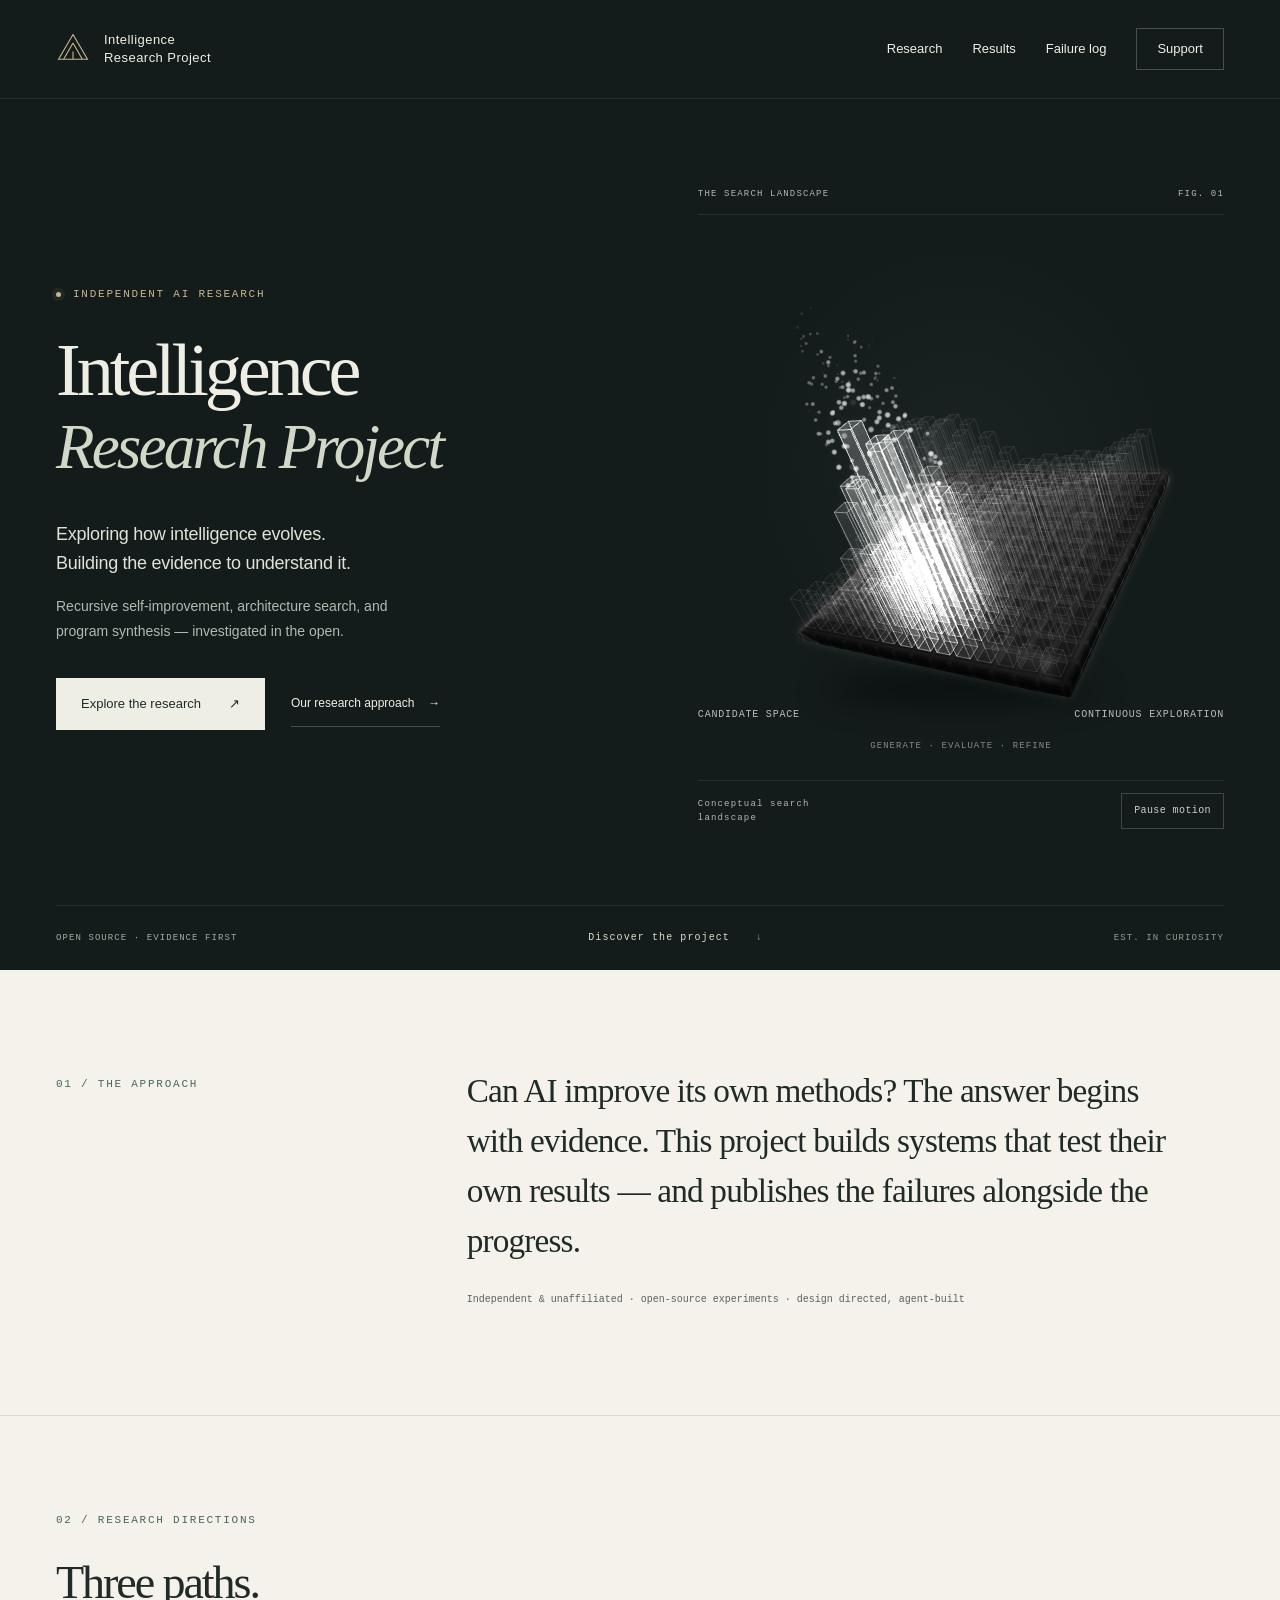
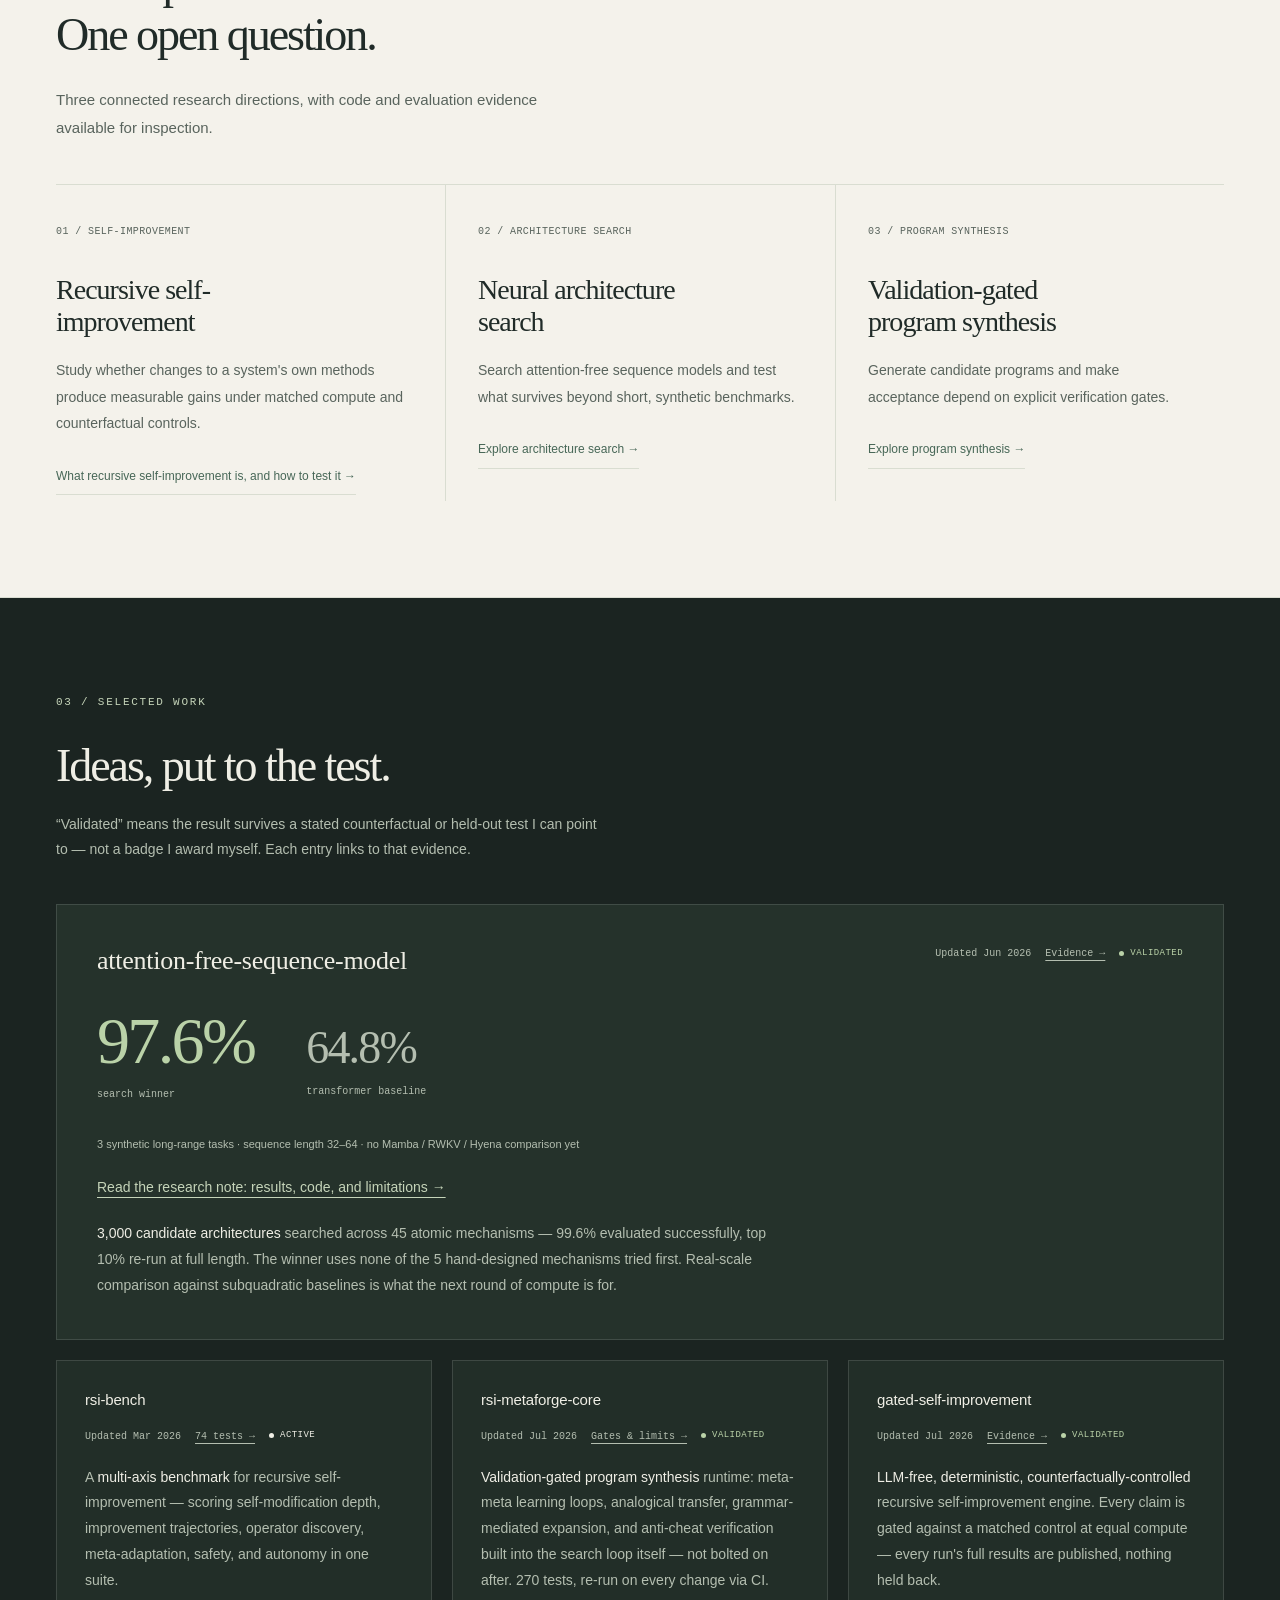
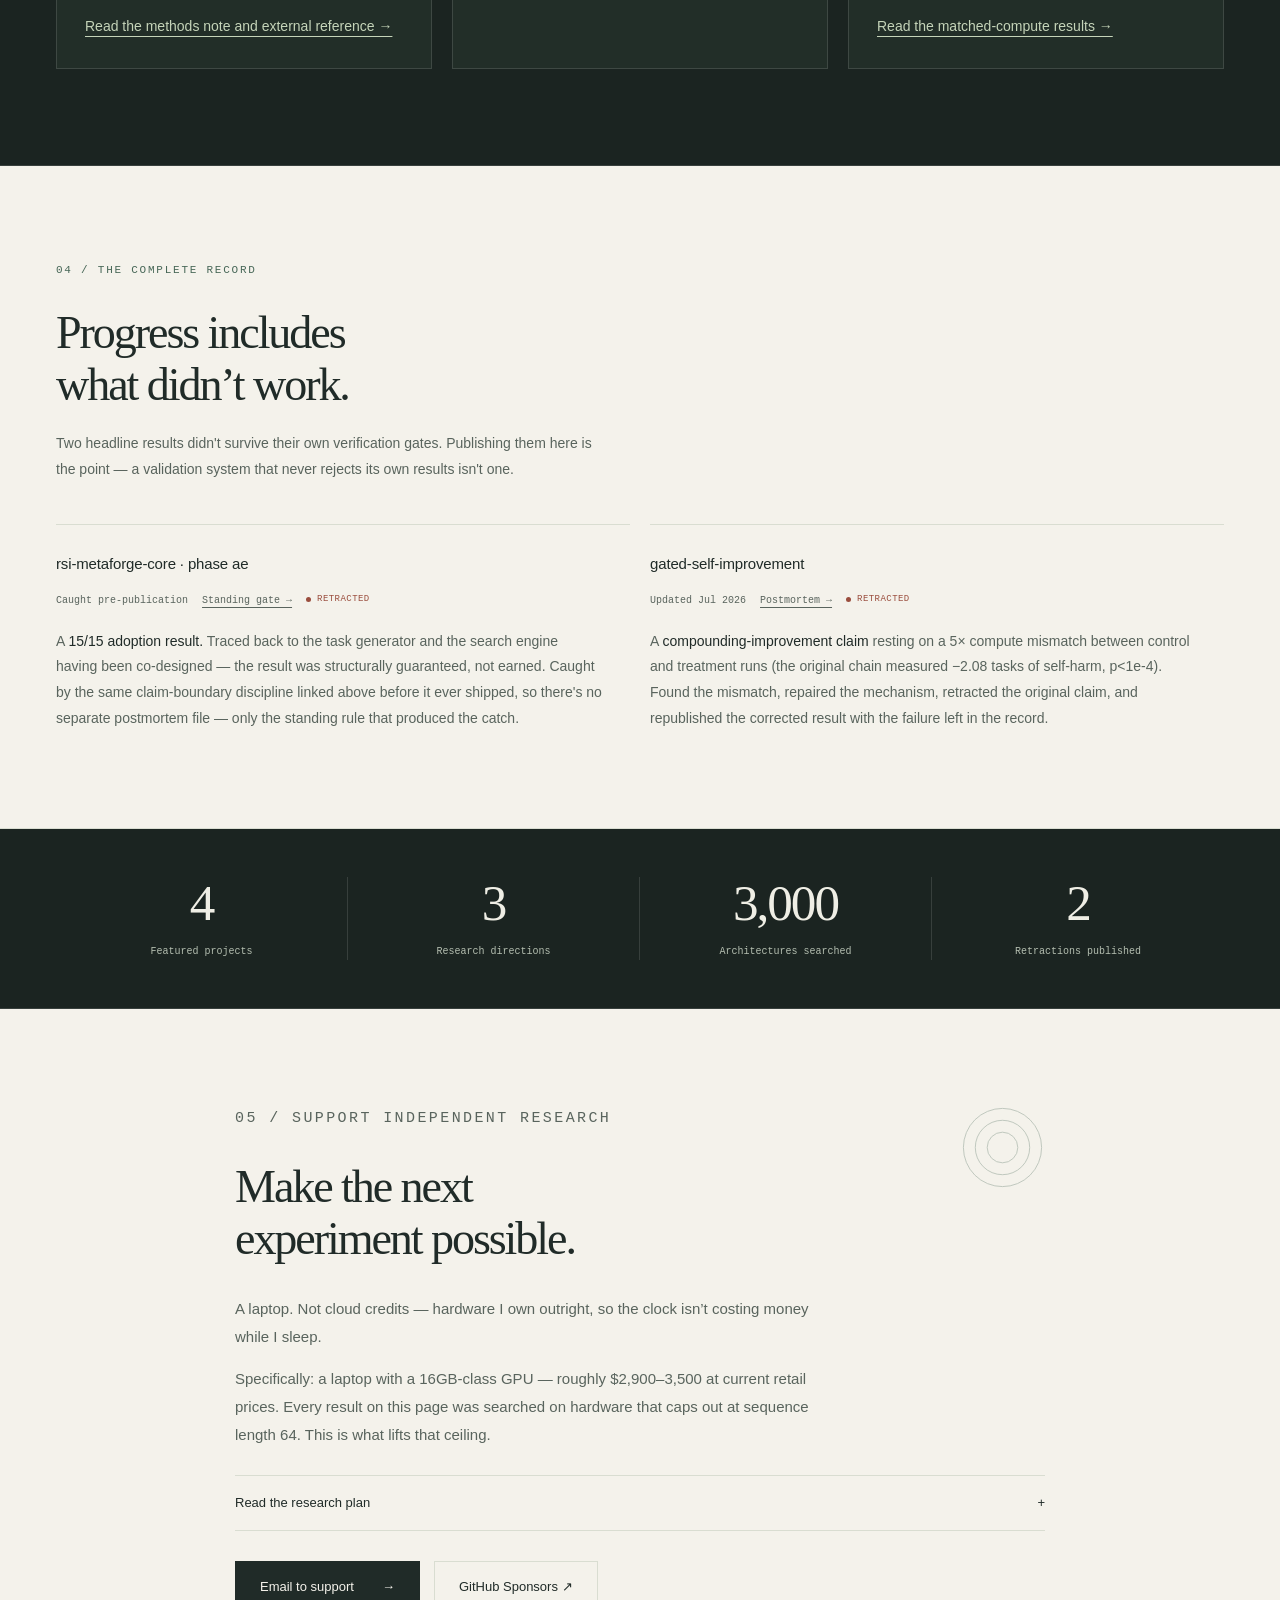
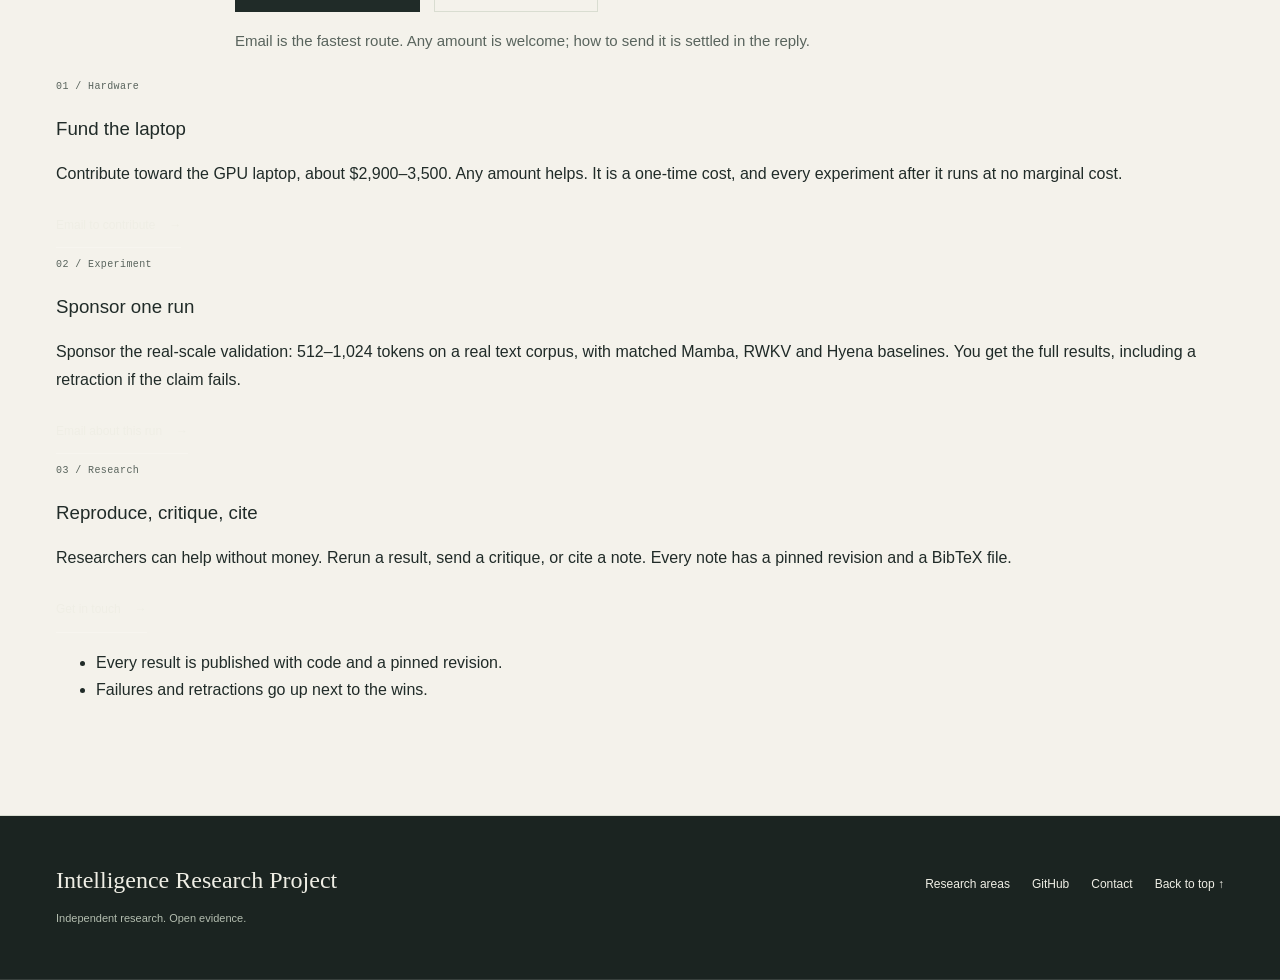
==== index.html @ 8a1a8778 "Lead the homepage support section with email" ====
<!DOCTYPE html>
<html lang="en">
<head>
<meta charset="UTF-8">
<meta name="viewport" content="width=device-width, initial-scale=1.0">
<title>Intelligence Research Project | Independent AI Research</title>
<meta name="description" content="Independent AI research on recursive self-improvement, neural architecture search, and program synthesis. Explore open code, experimental results, and limitations.">
<meta name="author" content="Intelligence Research Project">
<meta name="robots" content="index, follow, max-image-preview:large">
<link rel="canonical" href="https://sunghunkwag.github.io/">
<meta name="google-site-verification" content="VLRR7e_mlywf18lUX8r34llUfazIfXLyenjHkKhW1Kw">
<meta name="google-site-verification" content="NF-4K5jGPvN4lWdqnNApFgtFtNAsVajT7kvSBKEvx50">
<meta property="og:type" content="website">
<meta property="og:site_name" content="Intelligence Research Project">
<meta property="og:title" content="Intelligence Research Project | Independent AI Research">
<meta property="og:description" content="Independent AI research on recursive self-improvement, neural architecture search, and program synthesis. Explore open code, experimental results, and limitations.">
<meta property="og:url" content="https://sunghunkwag.github.io/">
<meta name="twitter:card" content="summary">
<meta name="twitter:title" content="Intelligence Research Project | Independent AI Research">
<meta name="twitter:description" content="Independent AI research on recursive self-improvement, neural architecture search, and program synthesis. Explore open code, experimental results, and limitations.">
<meta name="theme-color" content="#141b1b">
<link rel="icon" href="/assets/favicon.svg" type="image/svg+xml">
<link rel="stylesheet" href="/assets/site.css?v=20260926-support">
<script type="application/ld+json">{
  "@context": "https://schema.org",
  "@graph": [
    {
      "@type": "ResearchProject",
      "@id": "https://sunghunkwag.github.io/#project",
      "name": "Intelligence Research Project",
      "url": "https://sunghunkwag.github.io/",
      "sameAs": [
        "https://github.com/sunghunkwag"
      ],
      "description": "An independent, open-source AI research project studying recursive self-improvement, neural architecture search, and validation-gated program synthesis.",
      "knowsAbout": [
        "Artificial intelligence research",
        "Recursive self-improvement",
        "Neural architecture search",
        "Attention-free sequence models",
        "Program synthesis",
        "AI evaluation"
      ]
    },
    {
      "@type": "WebSite",
      "@id": "https://sunghunkwag.github.io/#website",
      "url": "https://sunghunkwag.github.io/",
      "name": "Intelligence Research Project",
      "inLanguage": "en",
      "publisher": {
        "@id": "https://sunghunkwag.github.io/#project"
      }
    },
    {
      "@type": "WebPage",
      "@id": "https://sunghunkwag.github.io/#webpage",
      "url": "https://sunghunkwag.github.io/",
      "name": "Intelligence Research Project | Independent AI Research",
      "description": "Independent AI research on recursive self-improvement, neural architecture search, and program synthesis. Explore open code, experimental results, and limitations.",
      "inLanguage": "en",
      "isPartOf": {
        "@id": "https://sunghunkwag.github.io/#website"
      },
      "about": {
        "@id": "https://sunghunkwag.github.io/#project"
      }
    }
  ]
}</script>
<script src="/assets/sculpture.js?v=20260926-motion" defer></script>
<script src="/assets/motion.js?v=20260926-motion" defer></script>
</head>
<body id="top">
<div class="reading-progress" aria-hidden="true"></div>
<a class="skip-link" href="#main">Skip to content</a>


<div class="page">

<nav class="topnav" aria-label="Main navigation">
    <div class="wrap topnav-inner">
      <a class="topnav-mark" href="/"><svg class="brand-symbol" width="34" height="34" viewBox="0 0 40 40" aria-hidden="true"><path d="M20 3 37 32H3Z M20 13 31 32 M20 13 9 32 M20 23v9" fill="none" stroke="currentColor" stroke-width="1.3"/></svg><span>Intelligence<br>Research Project</span></a>
      <div class="nav-links">
        <a href="/research/">Research</a>
        <a href="/#results">Results</a>
        <a href="/#failures">Failure log</a>
        <a href="/#support">Support</a>
      </div>
    </div>
  </nav>

  <main id="main" tabindex="-1">
  <section class="home-hero" aria-labelledby="project-title">
  <div class="wrap hero-grid">
    <header class="hero-copy">
      <p class="eyebrow"><span class="signal-dot" aria-hidden="true"></span> Independent AI research</p>
      <h1 id="project-title"><span>Intelligence</span> <em>Research Project</em></h1>
      <p class="hero-deck">Exploring how intelligence evolves.<br>Building the evidence to understand it.</p>
      <p class="hero-description">Recursive self-improvement, architecture search, and program synthesis — investigated in the open.</p>
      <div class="hero-actions"><a class="btn btn-solid" href="#results">Explore the research <span aria-hidden="true">↗</span></a><a class="text-link" href="/research/">Our research approach <span aria-hidden="true">→</span></a></div>
    </header>
    <figure class="hero-figure">
      <div class="figure-top"><span>THE SEARCH LANDSCAPE</span><span>FIG. 01</span></div>
      <div class="manifold-stage">
<canvas class="manifold-canvas" width="500" height="500" aria-hidden="true"></canvas>
<svg class="research-orbit" viewBox="0 0 500 500" role="img" aria-labelledby="orbit-title orbit-desc"><title id="orbit-title">Dynamic 3D research landscape</title><desc id="orbit-desc">An eight-by-eight field of transparent, softly luminous monochrome 3D bars rises and falls in continuous waves, evoking candidate exploration in AI research. This is a conceptual animation, not measured benchmark scores.</desc><polygon points="235.74,260.32 250.00,266.76 250.00,140.22 235.74,133.78" fill="#e1e1e1" fill-opacity=".07" stroke="#eeeeee" stroke-opacity=".34" stroke-width=".65"/><polygon points="250.00,266.76 264.26,260.32 264.26,133.78 250.00,140.22" fill="#e1e1e1" fill-opacity=".035" stroke="#eeeeee" stroke-opacity=".34" stroke-width=".65"/><polygon points="235.74,133.78 250.00,140.22 264.26,133.78 250.00,127.34" fill="#fafafa" fill-opacity=".13" stroke="#eeeeee" stroke-opacity=".34" stroke-width=".65"/><polygon points="256.20,269.56 270.46,276.00 270.46,170.25 256.20,163.81" fill="#e1e1e1" fill-opacity=".07" stroke="#eeeeee" stroke-opacity=".34" stroke-width=".65"/><polygon points="270.46,276.00 284.72,269.56 284.72,163.81 270.46,170.25" fill="#e1e1e1" fill-opacity=".035" stroke="#eeeeee" stroke-opacity=".34" stroke-width=".65"/><polygon points="256.20,163.81 270.46,170.25 284.72,163.81 270.46,157.37" fill="#fafafa" fill-opacity=".13" stroke="#eeeeee" stroke-opacity=".34" stroke-width=".65"/><polygon points="276.66,278.80 290.92,285.24 290.92,234.28 276.66,227.84" fill="#e1e1e1" fill-opacity=".07" stroke="#eeeeee" stroke-opacity=".34" stroke-width=".65"/><polygon points="290.92,285.24 305.18,278.80 305.18,227.84 290.92,234.28" fill="#e1e1e1" fill-opacity=".035" stroke="#eeeeee" stroke-opacity=".34" stroke-width=".65"/><polygon points="276.66,227.84 290.92,234.28 305.18,227.84 290.92,221.40" fill="#fafafa" fill-opacity=".13" stroke="#eeeeee" stroke-opacity=".34" stroke-width=".65"/><polygon points="297.12,288.04 311.38,294.48 311.38,275.95 297.12,269.51" fill="#e1e1e1" fill-opacity=".07" stroke="#eeeeee" stroke-opacity=".34" stroke-width=".65"/><polygon points="311.38,294.48 325.64,288.04 325.64,269.51 311.38,275.95" fill="#e1e1e1" fill-opacity=".035" stroke="#eeeeee" stroke-opacity=".34" stroke-width=".65"/><polygon points="297.12,269.51 311.38,275.95 325.64,269.51 311.38,263.07" fill="#fafafa" fill-opacity=".13" stroke="#eeeeee" stroke-opacity=".34" stroke-width=".65"/><polygon points="317.58,297.28 331.84,303.72 331.84,287.97 317.58,281.53" fill="#e1e1e1" fill-opacity=".07" stroke="#eeeeee" stroke-opacity=".34" stroke-width=".65"/><polygon points="331.84,303.72 346.10,297.28 346.10,281.53 331.84,287.97" fill="#e1e1e1" fill-opacity=".035" stroke="#eeeeee" stroke-opacity=".34" stroke-width=".65"/><polygon points="317.58,281.53 331.84,287.97 346.10,281.53 331.84,275.09" fill="#fafafa" fill-opacity=".13" stroke="#eeeeee" stroke-opacity=".34" stroke-width=".65"/><polygon points="338.04,306.52 352.30,312.96 352.30,290.54 338.04,284.10" fill="#e1e1e1" fill-opacity=".07" stroke="#eeeeee" stroke-opacity=".34" stroke-width=".65"/><polygon points="352.30,312.96 366.56,306.52 366.56,284.10 352.30,290.54" fill="#e1e1e1" fill-opacity=".035" stroke="#eeeeee" stroke-opacity=".34" stroke-width=".65"/><polygon points="338.04,284.10 352.30,290.54 366.56,284.10 352.30,277.66" fill="#fafafa" fill-opacity=".13" stroke="#eeeeee" stroke-opacity=".34" stroke-width=".65"/><polygon points="358.50,315.76 372.76,322.20 372.76,270.13 358.50,263.69" fill="#e1e1e1" fill-opacity=".07" stroke="#eeeeee" stroke-opacity=".34" stroke-width=".65"/><polygon points="372.76,322.20 387.02,315.76 387.02,263.69 372.76,270.13" fill="#e1e1e1" fill-opacity=".035" stroke="#eeeeee" stroke-opacity=".34" stroke-width=".65"/><polygon points="358.50,263.69 372.76,270.13 387.02,263.69 372.76,257.25" fill="#fafafa" fill-opacity=".13" stroke="#eeeeee" stroke-opacity=".34" stroke-width=".65"/><polygon points="378.96,325.00 393.22,331.44 393.22,222.31 378.96,215.87" fill="#e1e1e1" fill-opacity=".07" stroke="#eeeeee" stroke-opacity=".34" stroke-width=".65"/><polygon points="393.22,331.44 407.48,325.00 407.48,215.87 393.22,222.31" fill="#e1e1e1" fill-opacity=".035" stroke="#eeeeee" stroke-opacity=".34" stroke-width=".65"/><polygon points="378.96,215.87 393.22,222.31 407.48,215.87 393.22,209.43" fill="#fafafa" fill-opacity=".13" stroke="#eeeeee" stroke-opacity=".34" stroke-width=".65"/><polygon points="215.28,269.56 229.54,276.00 229.54,134.37 215.28,127.93" fill="#e1e1e1" fill-opacity=".07" stroke="#eeeeee" stroke-opacity=".34" stroke-width=".65"/><polygon points="229.54,276.00 243.80,269.56 243.80,127.93 229.54,134.37" fill="#e1e1e1" fill-opacity=".035" stroke="#eeeeee" stroke-opacity=".34" stroke-width=".65"/><polygon points="215.28,127.93 229.54,134.37 243.80,127.93 229.54,121.49" fill="#fafafa" fill-opacity=".13" stroke="#eeeeee" stroke-opacity=".34" stroke-width=".65"/><polygon points="235.74,278.80 250.00,285.24 250.00,194.64 235.74,188.20" fill="#e1e1e1" fill-opacity=".07" stroke="#eeeeee" stroke-opacity=".34" stroke-width=".65"/><polygon points="250.00,285.24 264.26,278.80 264.26,188.20 250.00,194.64" fill="#e1e1e1" fill-opacity=".035" stroke="#eeeeee" stroke-opacity=".34" stroke-width=".65"/><polygon points="235.74,188.20 250.00,194.64 264.26,188.20 250.00,181.76" fill="#fafafa" fill-opacity=".13" stroke="#eeeeee" stroke-opacity=".34" stroke-width=".65"/><polygon points="256.20,288.04 270.46,294.48 270.46,251.16 256.20,244.72" fill="#e1e1e1" fill-opacity=".07" stroke="#eeeeee" stroke-opacity=".34" stroke-width=".65"/><polygon points="270.46,294.48 284.72,288.04 284.72,244.72 270.46,251.16" fill="#e1e1e1" fill-opacity=".035" stroke="#eeeeee" stroke-opacity=".34" stroke-width=".65"/><polygon points="256.20,244.72 270.46,251.16 284.72,244.72 270.46,238.28" fill="#fafafa" fill-opacity=".13" stroke="#eeeeee" stroke-opacity=".34" stroke-width=".65"/><polygon points="276.66,297.28 290.92,303.72 290.92,278.05 276.66,271.61" fill="#e1e1e1" fill-opacity=".07" stroke="#eeeeee" stroke-opacity=".34" stroke-width=".65"/><polygon points="290.92,303.72 305.18,297.28 305.18,271.61 290.92,278.05" fill="#e1e1e1" fill-opacity=".035" stroke="#eeeeee" stroke-opacity=".34" stroke-width=".65"/><polygon points="276.66,271.61 290.92,278.05 305.18,271.61 290.92,265.17" fill="#fafafa" fill-opacity=".13" stroke="#eeeeee" stroke-opacity=".34" stroke-width=".65"/><polygon points="297.12,306.52 311.38,312.96 311.38,294.23 297.12,287.79" fill="#e1e1e1" fill-opacity=".07" stroke="#eeeeee" stroke-opacity=".34" stroke-width=".65"/><polygon points="311.38,312.96 325.64,306.52 325.64,287.79 311.38,294.23" fill="#e1e1e1" fill-opacity=".035" stroke="#eeeeee" stroke-opacity=".34" stroke-width=".65"/><polygon points="297.12,287.79 311.38,294.23 325.64,287.79 311.38,281.35" fill="#fafafa" fill-opacity=".13" stroke="#eeeeee" stroke-opacity=".34" stroke-width=".65"/><polygon points="317.58,315.76 331.84,322.20 331.84,293.88 317.58,287.44" fill="#e1e1e1" fill-opacity=".07" stroke="#eeeeee" stroke-opacity=".34" stroke-width=".65"/><polygon points="331.84,322.20 346.10,315.76 346.10,287.44 331.84,293.88" fill="#e1e1e1" fill-opacity=".035" stroke="#eeeeee" stroke-opacity=".34" stroke-width=".65"/><polygon points="317.58,287.44 331.84,293.88 346.10,287.44 331.84,281.00" fill="#fafafa" fill-opacity=".13" stroke="#eeeeee" stroke-opacity=".34" stroke-width=".65"/><polygon points="338.04,325.00 352.30,331.44 352.30,259.20 338.04,252.76" fill="#e1e1e1" fill-opacity=".07" stroke="#eeeeee" stroke-opacity=".34" stroke-width=".65"/><polygon points="352.30,331.44 366.56,325.00 366.56,252.76 352.30,259.20" fill="#e1e1e1" fill-opacity=".035" stroke="#eeeeee" stroke-opacity=".34" stroke-width=".65"/><polygon points="338.04,252.76 352.30,259.20 366.56,252.76 352.30,246.32" fill="#fafafa" fill-opacity=".13" stroke="#eeeeee" stroke-opacity=".34" stroke-width=".65"/><polygon points="358.50,334.24 372.76,340.68 372.76,226.57 358.50,220.13" fill="#e1e1e1" fill-opacity=".07" stroke="#eeeeee" stroke-opacity=".34" stroke-width=".65"/><polygon points="372.76,340.68 387.02,334.24 387.02,220.13 372.76,226.57" fill="#e1e1e1" fill-opacity=".035" stroke="#eeeeee" stroke-opacity=".34" stroke-width=".65"/><polygon points="358.50,220.13 372.76,226.57 387.02,220.13 372.76,213.69" fill="#fafafa" fill-opacity=".13" stroke="#eeeeee" stroke-opacity=".34" stroke-width=".65"/><polygon points="194.82,278.80 209.08,285.24 209.08,168.35 194.82,161.91" fill="#e1e1e1" fill-opacity=".07" stroke="#eeeeee" stroke-opacity=".34" stroke-width=".65"/><polygon points="209.08,285.24 223.34,278.80 223.34,161.91 209.08,168.35" fill="#e1e1e1" fill-opacity=".035" stroke="#eeeeee" stroke-opacity=".34" stroke-width=".65"/><polygon points="194.82,161.91 209.08,168.35 223.34,161.91 209.08,155.47" fill="#fafafa" fill-opacity=".13" stroke="#eeeeee" stroke-opacity=".34" stroke-width=".65"/><polygon points="215.28,288.04 229.54,294.48 229.54,222.08 215.28,215.64" fill="#e1e1e1" fill-opacity=".07" stroke="#eeeeee" stroke-opacity=".34" stroke-width=".65"/><polygon points="229.54,294.48 243.80,288.04 243.80,215.64 229.54,222.08" fill="#e1e1e1" fill-opacity=".035" stroke="#eeeeee" stroke-opacity=".34" stroke-width=".65"/><polygon points="215.28,215.64 229.54,222.08 243.80,215.64 229.54,209.20" fill="#fafafa" fill-opacity=".13" stroke="#eeeeee" stroke-opacity=".34" stroke-width=".65"/><polygon points="235.74,297.28 250.00,303.72 250.00,250.76 235.74,244.32" fill="#e1e1e1" fill-opacity=".07" stroke="#eeeeee" stroke-opacity=".34" stroke-width=".65"/><polygon points="250.00,303.72 264.26,297.28 264.26,244.32 250.00,250.76" fill="#e1e1e1" fill-opacity=".035" stroke="#eeeeee" stroke-opacity=".34" stroke-width=".65"/><polygon points="235.74,244.32 250.00,250.76 264.26,244.32 250.00,237.88" fill="#fafafa" fill-opacity=".13" stroke="#eeeeee" stroke-opacity=".34" stroke-width=".65"/><polygon points="256.20,306.52 270.46,312.96 270.46,268.32 256.20,261.88" fill="#e1e1e1" fill-opacity=".07" stroke="#eeeeee" stroke-opacity=".34" stroke-width=".65"/><polygon points="270.46,312.96 284.72,306.52 284.72,261.88 270.46,268.32" fill="#e1e1e1" fill-opacity=".035" stroke="#eeeeee" stroke-opacity=".34" stroke-width=".65"/><polygon points="256.20,261.88 270.46,268.32 284.72,261.88 270.46,255.44" fill="#fafafa" fill-opacity=".13" stroke="#eeeeee" stroke-opacity=".34" stroke-width=".65"/><polygon points="276.66,315.76 290.92,322.20 290.92,280.31 276.66,273.87" fill="#e1e1e1" fill-opacity=".07" stroke="#eeeeee" stroke-opacity=".34" stroke-width=".65"/><polygon points="290.92,322.20 305.18,315.76 305.18,273.87 290.92,280.31" fill="#e1e1e1" fill-opacity=".035" stroke="#eeeeee" stroke-opacity=".34" stroke-width=".65"/><polygon points="276.66,273.87 290.92,280.31 305.18,273.87 290.92,267.43" fill="#fafafa" fill-opacity=".13" stroke="#eeeeee" stroke-opacity=".34" stroke-width=".65"/><polygon points="297.12,325.00 311.38,331.44 311.38,263.42 297.12,256.98" fill="#e1e1e1" fill-opacity=".07" stroke="#eeeeee" stroke-opacity=".34" stroke-width=".65"/><polygon points="311.38,331.44 325.64,325.00 325.64,256.98 311.38,263.42" fill="#e1e1e1" fill-opacity=".035" stroke="#eeeeee" stroke-opacity=".34" stroke-width=".65"/><polygon points="297.12,256.98 311.38,263.42 325.64,256.98 311.38,250.54" fill="#fafafa" fill-opacity=".13" stroke="#eeeeee" stroke-opacity=".34" stroke-width=".65"/><polygon points="317.58,334.24 331.84,340.68 331.84,235.05 317.58,228.61" fill="#e1e1e1" fill-opacity=".07" stroke="#eeeeee" stroke-opacity=".34" stroke-width=".65"/><polygon points="331.84,340.68 346.10,334.24 346.10,228.61 331.84,235.05" fill="#e1e1e1" fill-opacity=".035" stroke="#eeeeee" stroke-opacity=".34" stroke-width=".65"/><polygon points="317.58,228.61 331.84,235.05 346.10,228.61 331.84,222.17" fill="#fafafa" fill-opacity=".13" stroke="#eeeeee" stroke-opacity=".34" stroke-width=".65"/><polygon points="338.04,343.48 352.30,349.92 352.30,248.78 338.04,242.34" fill="#e1e1e1" fill-opacity=".07" stroke="#eeeeee" stroke-opacity=".34" stroke-width=".65"/><polygon points="352.30,349.92 366.56,343.48 366.56,242.34 352.30,248.78" fill="#e1e1e1" fill-opacity=".035" stroke="#eeeeee" stroke-opacity=".34" stroke-width=".65"/><polygon points="338.04,242.34 352.30,248.78 366.56,242.34 352.30,235.90" fill="#fafafa" fill-opacity=".13" stroke="#eeeeee" stroke-opacity=".34" stroke-width=".65"/><polygon points="174.36,288.04 188.62,294.48 188.62,224.16 174.36,217.72" fill="#e1e1e1" fill-opacity=".07" stroke="#eeeeee" stroke-opacity=".34" stroke-width=".65"/><polygon points="188.62,294.48 202.88,288.04 202.88,217.72 188.62,224.16" fill="#e1e1e1" fill-opacity=".035" stroke="#eeeeee" stroke-opacity=".34" stroke-width=".65"/><polygon points="174.36,217.72 188.62,224.16 202.88,217.72 188.62,211.28" fill="#fafafa" fill-opacity=".13" stroke="#eeeeee" stroke-opacity=".34" stroke-width=".65"/><polygon points="194.82,297.28 209.08,303.72 209.08,249.24 194.82,242.80" fill="#e1e1e1" fill-opacity=".07" stroke="#eeeeee" stroke-opacity=".34" stroke-width=".65"/><polygon points="209.08,303.72 223.34,297.28 223.34,242.80 209.08,249.24" fill="#e1e1e1" fill-opacity=".035" stroke="#eeeeee" stroke-opacity=".34" stroke-width=".65"/><polygon points="194.82,242.80 209.08,249.24 223.34,242.80 209.08,236.36" fill="#fafafa" fill-opacity=".13" stroke="#eeeeee" stroke-opacity=".34" stroke-width=".65"/><polygon points="215.28,306.52 229.54,312.96 229.54,256.19 215.28,249.75" fill="#e1e1e1" fill-opacity=".07" stroke="#eeeeee" stroke-opacity=".34" stroke-width=".65"/><polygon points="229.54,312.96 243.80,306.52 243.80,249.75 229.54,256.19" fill="#e1e1e1" fill-opacity=".035" stroke="#eeeeee" stroke-opacity=".34" stroke-width=".65"/><polygon points="215.28,249.75 229.54,256.19 243.80,249.75 229.54,243.31" fill="#fafafa" fill-opacity=".13" stroke="#eeeeee" stroke-opacity=".34" stroke-width=".65"/><polygon points="235.74,315.76 250.00,322.20 250.00,262.56 235.74,256.12" fill="#e1e1e1" fill-opacity=".07" stroke="#eeeeee" stroke-opacity=".34" stroke-width=".65"/><polygon points="250.00,322.20 264.26,315.76 264.26,256.12 250.00,262.56" fill="#e1e1e1" fill-opacity=".035" stroke="#eeeeee" stroke-opacity=".34" stroke-width=".65"/><polygon points="235.74,256.12 250.00,262.56 264.26,256.12 250.00,249.68" fill="#fafafa" fill-opacity=".13" stroke="#eeeeee" stroke-opacity=".34" stroke-width=".65"/><polygon points="256.20,325.00 270.46,331.44 270.46,249.63 256.20,243.19" fill="#e1e1e1" fill-opacity=".07" stroke="#eeeeee" stroke-opacity=".34" stroke-width=".65"/><polygon points="270.46,331.44 284.72,325.00 284.72,243.19 270.46,249.63" fill="#e1e1e1" fill-opacity=".035" stroke="#eeeeee" stroke-opacity=".34" stroke-width=".65"/><polygon points="256.20,243.19 270.46,249.63 284.72,243.19 270.46,236.75" fill="#fafafa" fill-opacity=".13" stroke="#eeeeee" stroke-opacity=".34" stroke-width=".65"/><polygon points="276.66,334.24 290.92,340.68 290.92,218.81 276.66,212.37" fill="#e1e1e1" fill-opacity=".07" stroke="#eeeeee" stroke-opacity=".34" stroke-width=".65"/><polygon points="290.92,340.68 305.18,334.24 305.18,212.37 290.92,218.81" fill="#e1e1e1" fill-opacity=".035" stroke="#eeeeee" stroke-opacity=".34" stroke-width=".65"/><polygon points="276.66,212.37 290.92,218.81 305.18,212.37 290.92,205.93" fill="#fafafa" fill-opacity=".13" stroke="#eeeeee" stroke-opacity=".34" stroke-width=".65"/><polygon points="297.12,343.48 311.38,349.92 311.38,222.14 297.12,215.70" fill="#e1e1e1" fill-opacity=".07" stroke="#eeeeee" stroke-opacity=".34" stroke-width=".65"/><polygon points="311.38,349.92 325.64,343.48 325.64,215.70 311.38,222.14" fill="#e1e1e1" fill-opacity=".035" stroke="#eeeeee" stroke-opacity=".34" stroke-width=".65"/><polygon points="297.12,215.70 311.38,222.14 325.64,215.70 311.38,209.26" fill="#fafafa" fill-opacity=".13" stroke="#eeeeee" stroke-opacity=".34" stroke-width=".65"/><polygon points="317.58,352.72 331.84,359.16 331.84,278.69 317.58,272.25" fill="#e1e1e1" fill-opacity=".07" stroke="#eeeeee" stroke-opacity=".34" stroke-width=".65"/><polygon points="331.84,359.16 346.10,352.72 346.10,272.25 331.84,278.69" fill="#e1e1e1" fill-opacity=".035" stroke="#eeeeee" stroke-opacity=".34" stroke-width=".65"/><polygon points="317.58,272.25 331.84,278.69 346.10,272.25 331.84,265.81" fill="#fafafa" fill-opacity=".13" stroke="#eeeeee" stroke-opacity=".34" stroke-width=".65"/><polygon points="153.90,297.28 168.16,303.72 168.16,272.75 153.90,266.31" fill="#e1e1e1" fill-opacity=".07" stroke="#eeeeee" stroke-opacity=".34" stroke-width=".65"/><polygon points="168.16,303.72 182.42,297.28 182.42,266.31 168.16,272.75" fill="#e1e1e1" fill-opacity=".035" stroke="#eeeeee" stroke-opacity=".34" stroke-width=".65"/><polygon points="153.90,266.31 168.16,272.75 182.42,266.31 168.16,259.87" fill="#fafafa" fill-opacity=".13" stroke="#eeeeee" stroke-opacity=".34" stroke-width=".65"/><polygon points="174.36,306.52 188.62,312.96 188.62,277.95 174.36,271.51" fill="#e1e1e1" fill-opacity=".07" stroke="#eeeeee" stroke-opacity=".34" stroke-width=".65"/><polygon points="188.62,312.96 202.88,306.52 202.88,271.51 188.62,277.95" fill="#e1e1e1" fill-opacity=".035" stroke="#eeeeee" stroke-opacity=".34" stroke-width=".65"/><polygon points="174.36,271.51 188.62,277.95 202.88,271.51 188.62,265.07" fill="#fafafa" fill-opacity=".13" stroke="#eeeeee" stroke-opacity=".34" stroke-width=".65"/><polygon points="194.82,315.76 209.08,322.20 209.08,276.71 194.82,270.27" fill="#e1e1e1" fill-opacity=".07" stroke="#eeeeee" stroke-opacity=".34" stroke-width=".65"/><polygon points="209.08,322.20 223.34,315.76 223.34,270.27 209.08,276.71" fill="#e1e1e1" fill-opacity=".035" stroke="#eeeeee" stroke-opacity=".34" stroke-width=".65"/><polygon points="194.82,270.27 209.08,276.71 223.34,270.27 209.08,263.83" fill="#fafafa" fill-opacity=".13" stroke="#eeeeee" stroke-opacity=".34" stroke-width=".65"/><polygon points="215.28,325.00 229.54,331.44 229.54,260.52 215.28,254.08" fill="#e1e1e1" fill-opacity=".07" stroke="#eeeeee" stroke-opacity=".34" stroke-width=".65"/><polygon points="229.54,331.44 243.80,325.00 243.80,254.08 229.54,260.52" fill="#e1e1e1" fill-opacity=".035" stroke="#eeeeee" stroke-opacity=".34" stroke-width=".65"/><polygon points="215.28,254.08 229.54,260.52 243.80,254.08 229.54,247.64" fill="#fafafa" fill-opacity=".13" stroke="#eeeeee" stroke-opacity=".34" stroke-width=".65"/><polygon points="235.74,334.24 250.00,340.68 250.00,219.44 235.74,213.00" fill="#e1e1e1" fill-opacity=".07" stroke="#eeeeee" stroke-opacity=".34" stroke-width=".65"/><polygon points="250.00,340.68 264.26,334.24 264.26,213.00 250.00,219.44" fill="#e1e1e1" fill-opacity=".035" stroke="#eeeeee" stroke-opacity=".34" stroke-width=".65"/><polygon points="235.74,213.00 250.00,219.44 264.26,213.00 250.00,206.56" fill="#fafafa" fill-opacity=".13" stroke="#eeeeee" stroke-opacity=".34" stroke-width=".65"/><polygon points="256.20,343.48 270.46,349.92 270.46,198.66 256.20,192.22" fill="#e1e1e1" fill-opacity=".07" stroke="#eeeeee" stroke-opacity=".34" stroke-width=".65"/><polygon points="270.46,349.92 284.72,343.48 284.72,192.22 270.46,198.66" fill="#e1e1e1" fill-opacity=".035" stroke="#eeeeee" stroke-opacity=".34" stroke-width=".65"/><polygon points="256.20,192.22 270.46,198.66 284.72,192.22 270.46,185.78" fill="#fafafa" fill-opacity=".13" stroke="#eeeeee" stroke-opacity=".34" stroke-width=".65"/><polygon points="276.66,352.72 290.92,359.16 290.92,238.05 276.66,231.61" fill="#e1e1e1" fill-opacity=".07" stroke="#eeeeee" stroke-opacity=".34" stroke-width=".65"/><polygon points="290.92,359.16 305.18,352.72 305.18,231.61 290.92,238.05" fill="#e1e1e1" fill-opacity=".035" stroke="#eeeeee" stroke-opacity=".34" stroke-width=".65"/><polygon points="276.66,231.61 290.92,238.05 305.18,231.61 290.92,225.17" fill="#fafafa" fill-opacity=".13" stroke="#eeeeee" stroke-opacity=".34" stroke-width=".65"/><polygon points="297.12,361.96 311.38,368.40 311.38,302.13 297.12,295.69" fill="#e1e1e1" fill-opacity=".07" stroke="#eeeeee" stroke-opacity=".34" stroke-width=".65"/><polygon points="311.38,368.40 325.64,361.96 325.64,295.69 311.38,302.13" fill="#e1e1e1" fill-opacity=".035" stroke="#eeeeee" stroke-opacity=".34" stroke-width=".65"/><polygon points="297.12,295.69 311.38,302.13 325.64,295.69 311.38,289.25" fill="#fafafa" fill-opacity=".13" stroke="#eeeeee" stroke-opacity=".34" stroke-width=".65"/><polygon points="133.44,306.52 147.70,312.96 147.70,297.93 133.44,291.49" fill="#e1e1e1" fill-opacity=".07" stroke="#eeeeee" stroke-opacity=".34" stroke-width=".65"/><polygon points="147.70,312.96 161.96,306.52 161.96,291.49 147.70,297.93" fill="#e1e1e1" fill-opacity=".035" stroke="#eeeeee" stroke-opacity=".34" stroke-width=".65"/><polygon points="133.44,291.49 147.70,297.93 161.96,291.49 147.70,285.05" fill="#fafafa" fill-opacity=".13" stroke="#eeeeee" stroke-opacity=".34" stroke-width=".65"/><polygon points="153.90,315.76 168.16,322.20 168.16,303.68 153.90,297.24" fill="#e1e1e1" fill-opacity=".07" stroke="#eeeeee" stroke-opacity=".34" stroke-width=".65"/><polygon points="168.16,322.20 182.42,315.76 182.42,297.24 168.16,303.68" fill="#e1e1e1" fill-opacity=".035" stroke="#eeeeee" stroke-opacity=".34" stroke-width=".65"/><polygon points="153.90,297.24 168.16,303.68 182.42,297.24 168.16,290.80" fill="#fafafa" fill-opacity=".13" stroke="#eeeeee" stroke-opacity=".34" stroke-width=".65"/><polygon points="174.36,325.00 188.62,331.44 188.62,295.53 174.36,289.09" fill="#e1e1e1" fill-opacity=".07" stroke="#eeeeee" stroke-opacity=".34" stroke-width=".65"/><polygon points="188.62,331.44 202.88,325.00 202.88,289.09 188.62,295.53" fill="#e1e1e1" fill-opacity=".035" stroke="#eeeeee" stroke-opacity=".34" stroke-width=".65"/><polygon points="174.36,289.09 188.62,295.53 202.88,289.09 188.62,282.65" fill="#fafafa" fill-opacity=".13" stroke="#eeeeee" stroke-opacity=".34" stroke-width=".65"/><polygon points="194.82,334.24 209.08,340.68 209.08,255.26 194.82,248.82" fill="#e1e1e1" fill-opacity=".07" stroke="#eeeeee" stroke-opacity=".34" stroke-width=".65"/><polygon points="209.08,340.68 223.34,334.24 223.34,248.82 209.08,255.26" fill="#e1e1e1" fill-opacity=".035" stroke="#eeeeee" stroke-opacity=".34" stroke-width=".65"/><polygon points="194.82,248.82 209.08,255.26 223.34,248.82 209.08,242.38" fill="#fafafa" fill-opacity=".13" stroke="#eeeeee" stroke-opacity=".34" stroke-width=".65"/><polygon points="215.28,343.48 229.54,349.92 229.54,214.08 215.28,207.64" fill="#e1e1e1" fill-opacity=".07" stroke="#eeeeee" stroke-opacity=".34" stroke-width=".65"/><polygon points="229.54,349.92 243.80,343.48 243.80,207.64 229.54,214.08" fill="#e1e1e1" fill-opacity=".035" stroke="#eeeeee" stroke-opacity=".34" stroke-width=".65"/><polygon points="215.28,207.64 229.54,214.08 243.80,207.64 229.54,201.20" fill="#fafafa" fill-opacity=".13" stroke="#eeeeee" stroke-opacity=".34" stroke-width=".65"/><polygon points="235.74,352.72 250.00,359.16 250.00,225.98 235.74,219.54" fill="#e1e1e1" fill-opacity=".07" stroke="#eeeeee" stroke-opacity=".34" stroke-width=".65"/><polygon points="250.00,359.16 264.26,352.72 264.26,219.54 250.00,225.98" fill="#e1e1e1" fill-opacity=".035" stroke="#eeeeee" stroke-opacity=".34" stroke-width=".65"/><polygon points="235.74,219.54 250.00,225.98 264.26,219.54 250.00,213.10" fill="#fafafa" fill-opacity=".13" stroke="#eeeeee" stroke-opacity=".34" stroke-width=".65"/><polygon points="256.20,361.96 270.46,368.40 270.46,278.32 256.20,271.88" fill="#e1e1e1" fill-opacity=".07" stroke="#eeeeee" stroke-opacity=".34" stroke-width=".65"/><polygon points="270.46,368.40 284.72,361.96 284.72,271.88 270.46,278.32" fill="#e1e1e1" fill-opacity=".035" stroke="#eeeeee" stroke-opacity=".34" stroke-width=".65"/><polygon points="256.20,271.88 270.46,278.32 284.72,271.88 270.46,265.44" fill="#fafafa" fill-opacity=".13" stroke="#eeeeee" stroke-opacity=".34" stroke-width=".65"/><polygon points="276.66,371.20 290.92,377.64 290.92,316.98 276.66,310.54" fill="#e1e1e1" fill-opacity=".07" stroke="#eeeeee" stroke-opacity=".34" stroke-width=".65"/><polygon points="290.92,377.64 305.18,371.20 305.18,310.54 290.92,316.98" fill="#e1e1e1" fill-opacity=".035" stroke="#eeeeee" stroke-opacity=".34" stroke-width=".65"/><polygon points="276.66,310.54 290.92,316.98 305.18,310.54 290.92,304.10" fill="#fafafa" fill-opacity=".13" stroke="#eeeeee" stroke-opacity=".34" stroke-width=".65"/><polygon points="112.98,315.76 127.24,322.20 127.24,301.30 112.98,294.86" fill="#e1e1e1" fill-opacity=".07" stroke="#eeeeee" stroke-opacity=".34" stroke-width=".65"/><polygon points="127.24,322.20 141.50,315.76 141.50,294.86 127.24,301.30" fill="#e1e1e1" fill-opacity=".035" stroke="#eeeeee" stroke-opacity=".34" stroke-width=".65"/><polygon points="112.98,294.86 127.24,301.30 141.50,294.86 127.24,288.42" fill="#fafafa" fill-opacity=".13" stroke="#eeeeee" stroke-opacity=".34" stroke-width=".65"/><polygon points="133.44,325.00 147.70,331.44 147.70,310.82 133.44,304.38" fill="#e1e1e1" fill-opacity=".07" stroke="#eeeeee" stroke-opacity=".34" stroke-width=".65"/><polygon points="147.70,331.44 161.96,325.00 161.96,304.38 147.70,310.82" fill="#e1e1e1" fill-opacity=".035" stroke="#eeeeee" stroke-opacity=".34" stroke-width=".65"/><polygon points="133.44,304.38 147.70,310.82 161.96,304.38 147.70,297.94" fill="#fafafa" fill-opacity=".13" stroke="#eeeeee" stroke-opacity=".34" stroke-width=".65"/><polygon points="153.90,334.24 168.16,340.68 168.16,289.20 153.90,282.76" fill="#e1e1e1" fill-opacity=".07" stroke="#eeeeee" stroke-opacity=".34" stroke-width=".65"/><polygon points="168.16,340.68 182.42,334.24 182.42,282.76 168.16,289.20" fill="#e1e1e1" fill-opacity=".035" stroke="#eeeeee" stroke-opacity=".34" stroke-width=".65"/><polygon points="153.90,282.76 168.16,289.20 182.42,282.76 168.16,276.32" fill="#fafafa" fill-opacity=".13" stroke="#eeeeee" stroke-opacity=".34" stroke-width=".65"/><polygon points="174.36,343.48 188.62,349.92 188.62,248.14 174.36,241.70" fill="#e1e1e1" fill-opacity=".07" stroke="#eeeeee" stroke-opacity=".34" stroke-width=".65"/><polygon points="188.62,349.92 202.88,343.48 202.88,241.70 188.62,248.14" fill="#e1e1e1" fill-opacity=".035" stroke="#eeeeee" stroke-opacity=".34" stroke-width=".65"/><polygon points="174.36,241.70 188.62,248.14 202.88,241.70 188.62,235.26" fill="#fafafa" fill-opacity=".13" stroke="#eeeeee" stroke-opacity=".34" stroke-width=".65"/><polygon points="194.82,352.72 209.08,359.16 209.08,243.94 194.82,237.50" fill="#e1e1e1" fill-opacity=".07" stroke="#eeeeee" stroke-opacity=".34" stroke-width=".65"/><polygon points="209.08,359.16 223.34,352.72 223.34,237.50 209.08,243.94" fill="#e1e1e1" fill-opacity=".035" stroke="#eeeeee" stroke-opacity=".34" stroke-width=".65"/><polygon points="194.82,237.50 209.08,243.94 223.34,237.50 209.08,231.06" fill="#fafafa" fill-opacity=".13" stroke="#eeeeee" stroke-opacity=".34" stroke-width=".65"/><polygon points="215.28,361.96 229.54,368.40 229.54,286.61 215.28,280.17" fill="#e1e1e1" fill-opacity=".07" stroke="#eeeeee" stroke-opacity=".34" stroke-width=".65"/><polygon points="229.54,368.40 243.80,361.96 243.80,280.17 229.54,286.61" fill="#e1e1e1" fill-opacity=".035" stroke="#eeeeee" stroke-opacity=".34" stroke-width=".65"/><polygon points="215.28,280.17 229.54,286.61 243.80,280.17 229.54,273.73" fill="#fafafa" fill-opacity=".13" stroke="#eeeeee" stroke-opacity=".34" stroke-width=".65"/><polygon points="235.74,371.20 250.00,377.64 250.00,324.37 235.74,317.93" fill="#e1e1e1" fill-opacity=".07" stroke="#eeeeee" stroke-opacity=".34" stroke-width=".65"/><polygon points="250.00,377.64 264.26,371.20 264.26,317.93 250.00,324.37" fill="#e1e1e1" fill-opacity=".035" stroke="#eeeeee" stroke-opacity=".34" stroke-width=".65"/><polygon points="235.74,317.93 250.00,324.37 264.26,317.93 250.00,311.49" fill="#fafafa" fill-opacity=".13" stroke="#eeeeee" stroke-opacity=".34" stroke-width=".65"/><polygon points="256.20,380.44 270.46,386.88 270.46,334.39 256.20,327.95" fill="#e1e1e1" fill-opacity=".07" stroke="#eeeeee" stroke-opacity=".34" stroke-width=".65"/><polygon points="270.46,386.88 284.72,380.44 284.72,327.95 270.46,334.39" fill="#e1e1e1" fill-opacity=".035" stroke="#eeeeee" stroke-opacity=".34" stroke-width=".65"/><polygon points="256.20,327.95 270.46,334.39 284.72,327.95 270.46,321.51" fill="#fafafa" fill-opacity=".13" stroke="#eeeeee" stroke-opacity=".34" stroke-width=".65"/><polygon points="92.52,325.00 106.78,331.44 106.78,290.69 92.52,284.25" fill="#e1e1e1" fill-opacity=".07" stroke="#eeeeee" stroke-opacity=".34" stroke-width=".65"/><polygon points="106.78,331.44 121.04,325.00 121.04,284.25 106.78,290.69" fill="#e1e1e1" fill-opacity=".035" stroke="#eeeeee" stroke-opacity=".34" stroke-width=".65"/><polygon points="92.52,284.25 106.78,290.69 121.04,284.25 106.78,277.81" fill="#fafafa" fill-opacity=".13" stroke="#eeeeee" stroke-opacity=".34" stroke-width=".65"/><polygon points="112.98,334.24 127.24,340.68 127.24,287.05 112.98,280.61" fill="#e1e1e1" fill-opacity=".07" stroke="#eeeeee" stroke-opacity=".34" stroke-width=".65"/><polygon points="127.24,340.68 141.50,334.24 141.50,280.61 127.24,287.05" fill="#e1e1e1" fill-opacity=".035" stroke="#eeeeee" stroke-opacity=".34" stroke-width=".65"/><polygon points="112.98,280.61 127.24,287.05 141.50,280.61 127.24,274.17" fill="#fafafa" fill-opacity=".13" stroke="#eeeeee" stroke-opacity=".34" stroke-width=".65"/><polygon points="133.44,343.48 147.70,349.92 147.70,257.00 133.44,250.56" fill="#e1e1e1" fill-opacity=".07" stroke="#eeeeee" stroke-opacity=".34" stroke-width=".65"/><polygon points="147.70,349.92 161.96,343.48 161.96,250.56 147.70,257.00" fill="#e1e1e1" fill-opacity=".035" stroke="#eeeeee" stroke-opacity=".34" stroke-width=".65"/><polygon points="133.44,250.56 147.70,257.00 161.96,250.56 147.70,244.12" fill="#fafafa" fill-opacity=".13" stroke="#eeeeee" stroke-opacity=".34" stroke-width=".65"/><polygon points="153.90,352.72 168.16,359.16 168.16,249.30 153.90,242.86" fill="#e1e1e1" fill-opacity=".07" stroke="#eeeeee" stroke-opacity=".34" stroke-width=".65"/><polygon points="168.16,359.16 182.42,352.72 182.42,242.86 168.16,249.30" fill="#e1e1e1" fill-opacity=".035" stroke="#eeeeee" stroke-opacity=".34" stroke-width=".65"/><polygon points="153.90,242.86 168.16,249.30 182.42,242.86 168.16,236.42" fill="#fafafa" fill-opacity=".13" stroke="#eeeeee" stroke-opacity=".34" stroke-width=".65"/><polygon points="174.36,361.96 188.62,368.40 188.62,292.64 174.36,286.20" fill="#e1e1e1" fill-opacity=".07" stroke="#eeeeee" stroke-opacity=".34" stroke-width=".65"/><polygon points="188.62,368.40 202.88,361.96 202.88,286.20 188.62,292.64" fill="#e1e1e1" fill-opacity=".035" stroke="#eeeeee" stroke-opacity=".34" stroke-width=".65"/><polygon points="174.36,286.20 188.62,292.64 202.88,286.20 188.62,279.76" fill="#fafafa" fill-opacity=".13" stroke="#eeeeee" stroke-opacity=".34" stroke-width=".65"/><polygon points="194.82,371.20 209.08,377.64 209.08,343.14 194.82,336.70" fill="#e1e1e1" fill-opacity=".07" stroke="#eeeeee" stroke-opacity=".34" stroke-width=".65"/><polygon points="209.08,377.64 223.34,371.20 223.34,336.70 209.08,343.14" fill="#e1e1e1" fill-opacity=".035" stroke="#eeeeee" stroke-opacity=".34" stroke-width=".65"/><polygon points="194.82,336.70 209.08,343.14 223.34,336.70 209.08,330.26" fill="#fafafa" fill-opacity=".13" stroke="#eeeeee" stroke-opacity=".34" stroke-width=".65"/><polygon points="215.28,380.44 229.54,386.88 229.54,360.68 215.28,354.24" fill="#e1e1e1" fill-opacity=".07" stroke="#eeeeee" stroke-opacity=".34" stroke-width=".65"/><polygon points="229.54,386.88 243.80,380.44 243.80,354.24 229.54,360.68" fill="#e1e1e1" fill-opacity=".035" stroke="#eeeeee" stroke-opacity=".34" stroke-width=".65"/><polygon points="215.28,354.24 229.54,360.68 243.80,354.24 229.54,347.80" fill="#fafafa" fill-opacity=".13" stroke="#eeeeee" stroke-opacity=".34" stroke-width=".65"/><polygon points="235.74,389.68 250.00,396.12 250.00,361.09 235.74,354.65" fill="#e1e1e1" fill-opacity=".07" stroke="#eeeeee" stroke-opacity=".34" stroke-width=".65"/><polygon points="250.00,396.12 264.26,389.68 264.26,354.65 250.00,361.09" fill="#e1e1e1" fill-opacity=".035" stroke="#eeeeee" stroke-opacity=".34" stroke-width=".65"/><polygon points="235.74,354.65 250.00,361.09 264.26,354.65 250.00,348.21" fill="#fafafa" fill-opacity=".13" stroke="#eeeeee" stroke-opacity=".34" stroke-width=".65"/></svg>
      </div>
      <div class="network-legend" aria-hidden="true"><span>CANDIDATE SPACE</span><span>CONTINUOUS EXPLORATION</span></div>
      <p class="network-feedback">GENERATE · EVALUATE · REFINE</p>
      <figcaption><span>Conceptual search landscape</span><button class="motion-toggle" type="button" aria-pressed="false" hidden>Pause motion</button></figcaption>
    </figure>
  </div>
  <div class="wrap hero-foot"><span>OPEN SOURCE · EVIDENCE FIRST</span><a href="#research-heading">Discover the project <span aria-hidden="true">↓</span></a><span>EST. IN CURIOSITY</span></div>
</section>

  <section class="band band-light approach-band">
    <div class="wrap">
      <div class="glass thesis-card"><p class="eyebrow">01 / The approach</p><div class="thesis-copy">
        <p>Can AI improve its own methods? The answer begins with evidence. This project builds systems that test their own results — and publishes the failures alongside the progress.</p>
        <p class="trackline">Independent &amp; unaffiliated &middot; open-source experiments &middot; design directed, agent&#8209;built</p></div>
      </div>
    </div>
  </section>


  <section class="band band-light" aria-labelledby="research-heading"><div class="wrap">
    <p class="eyebrow">02 / Research directions</p><h2 id="research-heading">Three paths.<br>One open question.</h2>
    <p class="section-intro">Three connected research directions, with code and evaluation evidence available for inspection.</p>
    <div class="topic-grid">
      <article class="topic-card"><span class="topic-number">01 / SELF-IMPROVEMENT</span><h3>Recursive self-improvement</h3><p>Study whether changes to a system's own methods produce measurable gains under matched compute and counterfactual controls.</p><a href="/research/recursive-self-improvement/">What recursive self-improvement is, and how to test it →</a></article>
      <article class="topic-card"><span class="topic-number">02 / ARCHITECTURE SEARCH</span><h3>Neural architecture search</h3><p>Search attention-free sequence models and test what survives beyond short, synthetic benchmarks.</p><a href="/research/#neural-architecture-search">Explore architecture search →</a></article>
      <article class="topic-card"><span class="topic-number">03 / PROGRAM SYNTHESIS</span><h3>Validation-gated program synthesis</h3><p>Generate candidate programs and make acceptance depend on explicit verification gates.</p><a href="/research/#program-synthesis">Explore program synthesis →</a></article>
    </div>
  </div></section>
  <section class="band band-dark" id="results" aria-labelledby="results-heading">
    <div class="wrap">
      <div class="log-group">
        <div class="section-heading"><p class="eyebrow">03 / Selected work</p><h2 id="results-heading">Ideas, put to the test.</h2></div>
        <p class="log-note reveal">&ldquo;Validated&rdquo; means the result survives a stated counterfactual or held-out test I can point to &mdash; not a badge I award myself. Each entry links to that evidence.</p>

        <article class="reveal featured-project">
          <div class="glass entry">
            <div class="entry-head">
              <h3 class="entry-tag"><a href="https://github.com/sunghunkwag/attention-free-sequence-model">attention-free-sequence-model</a></h3>
              <span class="entry-meta">
                <span class="entry-date">Updated Jun 2026</span>
                <a class="entry-evidence" href="https://github.com/sunghunkwag/attention-free-sequence-model#limitations" target="_blank" rel="noopener">Evidence &rarr;</a>
                <span class="status ok"><i class="led"></i>Validated</span>
              </span>
            </div>
            <div class="metric-row">
              <span><span class="num">97.6%</span><span class="lbl">search winner</span></span>
              <span><span class="num base">64.8%</span><span class="lbl">transformer baseline</span></span>
            </div>
            <p class="metric-scope">3 synthetic long-range tasks &middot; sequence length 32&ndash;64 &middot; no Mamba / RWKV / Hyena comparison yet</p>
            <p><a href="/research/attention-free-sequence-model/">Read the research note: results, code, and limitations →</a></p>
            <p><strong>3,000 candidate architectures</strong> searched across 45 atomic mechanisms &mdash; 99.6% evaluated successfully, top 10% re-run at full length. The winner uses none of the 5 hand-designed mechanisms tried first. Real-scale comparison against subquadratic baselines is what the next round of compute is for.</p>
          </div>
        </article>

        <article class="reveal">
          <div class="glass entry">
            <div class="entry-head">
              <h3 class="entry-tag"><a href="https://github.com/sunghunkwag/rsi-bench">rsi-bench</a></h3>
              <span class="entry-meta">
                <span class="entry-date">Updated Mar 2026</span>
                <a class="entry-evidence" href="https://github.com/sunghunkwag/rsi-bench/actions/workflows/tests.yml" target="_blank" rel="noopener">74 tests &rarr;</a>
                <span class="status"><i class="led"></i>Active</span>
              </span>
            </div>
            <p>A <strong>multi-axis benchmark</strong> for recursive self-improvement &mdash; scoring self-modification depth, improvement trajectories, operator discovery, meta-adaptation, safety, and autonomy in one suite.</p><p><a href="/research/rsi-bench/">Read the methods note and external reference →</a></p>
          </div>
        </article>

        <article class="reveal">
          <div class="glass entry">
            <div class="entry-head">
              <h3 class="entry-tag"><a href="https://github.com/sunghunkwag/rsi-metaforge-core">rsi-metaforge-core</a></h3>
              <span class="entry-meta">
                <span class="entry-date">Updated Jul 2026</span>
                <a class="entry-evidence" href="https://github.com/sunghunkwag/rsi-metaforge-core/blob/main/docs/05_limitations.md" target="_blank" rel="noopener">Gates &amp; limits &rarr;</a>
                <span class="status ok"><i class="led"></i>Validated</span>
              </span>
            </div>
            <p><strong>Validation-gated program synthesis</strong> runtime: meta-meta learning loops, analogical transfer, grammar-mediated expansion, and anti-cheat verification built into the search loop itself &mdash; not bolted on after. 270 tests, re-run on every change via CI.</p>
          </div>
        </article>

        <article class="reveal">
          <div class="glass entry">
            <div class="entry-head">
              <h3 class="entry-tag"><a href="https://github.com/sunghunkwag/gated-self-improvement">gated-self-improvement</a></h3>
              <span class="entry-meta">
                <span class="entry-date">Updated Jul 2026</span>
                <a class="entry-evidence" href="https://github.com/sunghunkwag/gated-self-improvement#how-to-read-a-claim-here" target="_blank" rel="noopener">Evidence &rarr;</a>
                <span class="status ok"><i class="led"></i>Validated</span>
              </span>
            </div>
            <p><strong>LLM-free, deterministic, counterfactually-controlled</strong> recursive self-improvement engine. Every claim is gated against a matched control at equal compute &mdash; every run's full results are published, nothing held back.</p><p><a href="/research/gated-self-improvement/">Read the matched-compute results →</a></p>
          </div>
        </article>
      </div>
    </div>
  </section>

  <section class="band band-light">
    <div class="wrap">
      <div class="log-group">
        <div class="section-heading"><p class="eyebrow">04 / The complete record</p><h2 id="failures">Progress includes<br>what didn’t work.</h2></div>
        <p class="log-note reveal">Two headline results didn't survive their own verification gates. Publishing them here is the point &mdash; a validation system that never rejects its own results isn't one.</p>

        <article class="reveal">
          <div class="glass entry entry-bad">
            <div class="entry-head">
              <h3 class="entry-tag">rsi-metaforge-core &middot; phase ae</h3>
              <span class="entry-meta">
                <span class="entry-date">Caught pre&#8209;publication</span>
                <a class="entry-evidence" href="https://github.com/sunghunkwag/rsi-metaforge-core/blob/main/docs/05_limitations.md" target="_blank" rel="noopener">Standing gate &rarr;</a>
                <span class="status bad"><i class="led"></i>Retracted</span>
              </span>
            </div>
            <p>A <strong>15/15 adoption result.</strong> Traced back to the task generator and the search engine having been co-designed &mdash; the result was structurally guaranteed, not earned. Caught by the same claim-boundary discipline linked above before it ever shipped, so there's no separate postmortem file &mdash; only the standing rule that produced the catch.</p>
          </div>
        </article>

        <article class="reveal">
          <div class="glass entry entry-bad">
            <div class="entry-head">
              <h3 class="entry-tag">gated-self-improvement</h3>
              <span class="entry-meta">
                <span class="entry-date">Updated Jul 2026</span>
                <a class="entry-evidence" href="https://github.com/sunghunkwag/gated-self-improvement/blob/main/results/UPGRADE_RESULTS.md" target="_blank" rel="noopener">Postmortem &rarr;</a>
                <span class="status bad"><i class="led"></i>Retracted</span>
              </span>
            </div>
            <p>A <strong>compounding-improvement claim</strong> resting on a 5&times; compute mismatch between control and treatment runs (the original chain measured &minus;2.08 tasks of self&#8209;harm, p&lt;1e&#8209;4). Found the mismatch, repaired the mechanism, retracted the original claim, and republished the corrected result with the failure left in the record.</p>
          </div>
        </article>
      </div>
    </div>
  </section>

  <section class="band band-dark">
    <div class="wrap">
      <div class="glass stats-wrap reveal">
        <div class="stats">
          <div class="stat"><div class="n">4</div><div class="l">Featured projects</div></div>
          <div class="stat"><div class="n">3</div><div class="l">Research directions</div></div>
          <div class="stat"><div class="n">3,000</div><div class="l">Architectures searched</div></div>
          <div class="stat"><div class="n">2</div><div class="l">Retractions published</div></div>
        </div>
      </div>
    </div>
  </section>

  <section class="band band-light" id="support">
    <div class="wrap">
      <div class="glass support reveal">
        <svg class="support-mark" viewBox="0 0 100 100" aria-hidden="true" focusable="false">
          <circle cx="50" cy="50" r="46" fill="none" stroke-width="1"></circle>
          <circle cx="50" cy="50" r="32" fill="none" stroke-width="1"></circle>
          <circle cx="50" cy="50" r="18" fill="none" stroke-width="1"></circle>
        </svg>
        <p class="eyebrow">05 / Support independent research</p>
        <h2>Make the next<br>experiment possible.</h2>
        <p>A laptop. Not cloud credits &mdash; hardware I own outright, so the clock isn&rsquo;t costing money while I sleep.</p>
        <p>Specifically: a laptop with a 16GB&#8209;class GPU &mdash; roughly $2,900&ndash;3,500 at current retail prices. Every result on this page was searched on hardware that caps out at sequence length 64. This is what lifts that ceiling.</p>
        <details class="funding-details"><summary>Read the research plan <span aria-hidden="true">+</span></summary><p>First run on it: the architecture search re&#8209;evaluated at real sequence lengths (512&ndash;1024) on a real text corpus instead of synthetic tasks, with Mamba, RWKV, and Hyena trained under a matched budget &mdash; the comparison this work doesn&rsquo;t have yet. Matched, because the last time I skipped that control I had to retract the result it produced.</p>
        <p>One laptop buys fewer peak FLOPs than the same money would rent on a cluster. But architecture search isn&rsquo;t one long run &mdash; it&rsquo;s hundreds of short ones, and what that costs is iteration latency and unmetered wall&#8209;clock time, not raw throughput. A rented GPU billed by the hour doesn&rsquo;t remove either constraint; owned hardware does. I&rsquo;ll publish the scale limits alongside the numbers rather than around them, and it doesn&rsquo;t expire when the funding does &mdash; every experiment after this one costs nothing.</p>
        <p>The run is built to be able to kill the claim. If it does, the retraction goes up here with the other two &mdash; with the search code, the full candidate library, and the writeup.</p></details>
        <div class="contact">
          <a class="btn btn-solid" href="mailto:sunghunkwag@gmail.com?subject=Supporting%20the%20Intelligence%20Research%20Project&amp;body=Hello%2C%0A%0AI%20would%20like%20to%20support%20the%20Intelligence%20Research%20Project.%0A%0AWhat%20I%20would%20like%20to%20support%20%28hardware%2C%20a%20specific%20experiment%2C%20other%29%3A%0AApproximate%20amount%3A%0APreferred%20way%20to%20send%20it%3A%0A%0AThank%20you.">Email to support <span aria-hidden="true">→</span></a>
          <a class="btn btn-ghost" href="https://github.com/sponsors/sunghunkwag" target="_blank" rel="noopener">GitHub Sponsors ↗</a>
        </div>
        <p class="support-note">Email is the fastest route. Any amount is welcome; how to send it is settled in the reply.</p>
      </div>
      <div class="support-ways">
        <article class="support-way">
          <span class="topic-number">01 / Hardware</span>
          <h3>Fund the laptop</h3>
          <p>Contribute toward the GPU laptop, about $2,900&ndash;3,500. Any amount helps. It is a one-time cost, and every experiment after it runs at no marginal cost.</p>
          <a class="text-link" href="mailto:sunghunkwag@gmail.com?subject=Supporting%20the%20Intelligence%20Research%20Project&amp;body=Hello%2C%0A%0AI%20would%20like%20to%20support%20the%20Intelligence%20Research%20Project.%0A%0AWhat%20I%20would%20like%20to%20support%20%28hardware%2C%20a%20specific%20experiment%2C%20other%29%3A%0AApproximate%20amount%3A%0APreferred%20way%20to%20send%20it%3A%0A%0AThank%20you.">Email to contribute <span aria-hidden="true">→</span></a>
        </article>
        <article class="support-way">
          <span class="topic-number">02 / Experiment</span>
          <h3>Sponsor one run</h3>
          <p>Sponsor the real-scale validation: 512&ndash;1,024 tokens on a real text corpus, with matched Mamba, RWKV and Hyena baselines. You get the full results, including a retraction if the claim fails.</p>
          <a class="text-link" href="mailto:sunghunkwag@gmail.com?subject=Sponsoring%20the%20real-scale%20validation%20run&amp;body=Hello%2C%0A%0AI%20am%20interested%20in%20sponsoring%20the%20real-scale%20validation%20run%20%28512-1%2C024%20tokens%2C%20matched%20Mamba%20/%20RWKV%20/%20Hyena%20baselines%29.%0A%0AApproximate%20amount%3A%0AQuestions%3A%0A%0AThank%20you.">Email about this run <span aria-hidden="true">→</span></a>
        </article>
        <article class="support-way">
          <span class="topic-number">03 / Research</span>
          <h3>Reproduce, critique, cite</h3>
          <p>Researchers can help without money. Rerun a result, send a critique, or cite a note. Every note has a pinned revision and a BibTeX file.</p>
          <a class="text-link" href="mailto:sunghunkwag@gmail.com?subject=Research%20contact%3A%20Intelligence%20Research%20Project&amp;body=Hello%2C%0A%0AI%20read%20the%20research%20notes%20and%20would%20like%20to%20discuss%3A%0A%28reproduction%2C%20critique%2C%20collaboration%2C%20citation%29%0A%0A">Get in touch <span aria-hidden="true">→</span></a>
        </article>
      </div>
      <ul class="support-promises" aria-label="What supporters can expect">
        <li>Every result is published with code and a pinned revision.</li>
        <li>Failures and retractions go up next to the wins.</li>
      </ul>
    </div>
  </section>

  </main>
<footer class="band band-dark"><div class="wrap footer-inner">
  <p>Intelligence Research Project<br><span class="footer-note">Independent research. Open evidence.</span></p>
  <div class="nav-links"><a href="/research/">Research areas</a><a href="https://github.com/sunghunkwag">GitHub</a><a href="mailto:sunghunkwag@gmail.com">Contact</a><a href="#top">Back to top ↑</a></div>
  </div></footer>

</div>


</body>
</html>
---- assets/site.css ----
:root{
  --bg:#f4f2eb;--surface:#fffef9;--ink:#202b28;--ink-soft:#59645d;--ink-faint:#69736b;
  --line:#d9ddd1;--signal:#476757;--good:#347253;--fail:#9a4d3d;
  --dark:#141c1b;--cream:#efeee5;--brass:#c8b58e;
  --serif:Georgia,"Times New Roman",serif;--sans:"Segoe UI",Arial,sans-serif;--mono:Consolas,"Liberation Mono",monospace;
  color-scheme:light;
}
*{box-sizing:border-box;}
html{scroll-behavior:smooth;max-width:100%;}
body{margin:0;background:var(--bg);color:var(--ink);font-family:var(--sans);font-size:16px;line-height:1.7;-webkit-font-smoothing:antialiased;}
a{color:var(--signal);text-underline-offset:5px;text-decoration-thickness:1px;}
a:hover{color:var(--ink);}
a,button,summary{-webkit-tap-highlight-color:transparent;}
a:focus-visible,button:focus-visible,summary:focus-visible,[tabindex="0"]:focus-visible{outline:2px solid var(--brass);outline-offset:6px;}
main:focus{outline:none;}
[id]{scroll-margin-top:28px;}
img,svg{max-width:100%;}
button{font:inherit;}
.wrap{width:min(1240px,calc(100% - 112px));margin-inline:auto;}
.eyebrow{font:11px/1.6 var(--mono);letter-spacing:.16em;text-transform:uppercase;color:var(--signal);margin:0 0 28px;}
.mono{font-family:var(--mono);}
.skip-link{position:absolute;z-index:20;left:20px;top:12px;background:var(--cream);color:#17221c;padding:12px 20px;transform:translateY(-200%);}
.skip-link:focus{transform:none;}
.topnav{background:var(--dark);color:var(--cream);border-bottom:1px solid #ffffff14;}
.topnav-inner{min-height:98px;display:flex;align-items:center;justify-content:space-between;gap:24px;}
.topnav-mark{display:flex;align-items:center;gap:14px;color:var(--cream);text-decoration:none;font-size:13px;font-weight:500;line-height:1.35;letter-spacing:.035em;}
.topnav-mark:hover{color:white;}
.brand-symbol{color:var(--brass);flex-shrink:0;}
.nav-links{display:flex;align-items:center;flex-wrap:wrap;gap:12px 30px;}
.nav-links a{color:inherit;font-size:13px;text-decoration:none;padding:10px 0;}
.nav-links a:hover,.nav-links a[aria-current="page"]{text-decoration:underline;text-underline-offset:7px;}
.topnav .nav-links a:last-child{border:1px solid #ffffff38;padding:9px 20px;}
.home-hero{background:var(--dark);color:var(--cream);overflow:hidden;}
.hero-grid{display:grid;grid-template-columns:minmax(0,1.45fr) minmax(0,1fr);gap:35px;align-items:center;padding-block:88px 76px;}
.hero-copy .eyebrow{color:var(--brass);display:flex;align-items:center;gap:12px;}
.signal-dot{width:5px;height:5px;border-radius:50%;background:var(--brass);box-shadow:0 0 0 4px #c8b58e12;}
.hero-copy h1{font-family:var(--serif);font-size:clamp(50px,5.8vw,88px);font-weight:400;line-height:1.03;letter-spacing:-.055em;margin:0 0 34px;}
.hero-copy h1 span,.hero-copy h1 em{display:block;}
.hero-copy h1 em{font-weight:400;color:#d2d8c8;font-size:.85em;line-height:1.24;letter-spacing:-.045em;}
.hero-deck{font-size:18px;line-height:1.6;letter-spacing:-.015em;margin:0 0 16px;color:#e0e2d8;}
.hero-description{font-size:14px;line-height:1.8;max-width:49ch;margin:0;color:#aebbb1;}
.hero-actions{display:flex;align-items:center;gap:26px;flex-wrap:wrap;margin-top:34px;}
.btn{display:inline-flex;align-items:center;justify-content:space-between;gap:28px;padding:15px 24px;text-decoration:none;font-size:13px;line-height:1.5;font-weight:500;border:1px solid var(--line);transition:background .2s,color .2s;}
.btn-solid{background:var(--ink);border-color:var(--ink);color:var(--bg);}
.btn-solid:hover{background:var(--signal);border-color:var(--signal);color:white;}
.home-hero .btn-solid{background:var(--cream);border-color:var(--cream);color:#202b28;}
.home-hero .btn-solid:hover{background:#d4dfcf;}
.btn-ghost{color:var(--ink);background:transparent;}
.btn-ghost:hover{background:var(--surface);}
.text-link{display:inline-flex;gap:14px;align-items:center;font-size:12px;text-decoration:none;color:var(--cream);padding-block:12px;border-bottom:1px solid #ffffff36;}
.text-link:hover{color:white;border-color:var(--cream);}
.hero-figure{margin:0;min-width:0;}
.figure-top,figcaption{display:flex;align-items:center;justify-content:space-between;font:9px/1.7 var(--mono);letter-spacing:.13em;color:#aab9ae;}
.figure-top{padding-bottom:12px;border-bottom:1px solid #ffffff16;}
.research-orbit{width:100%;height:auto;display:block;margin-block:8px;}
figcaption{border-top:1px solid #ffffff16;padding-top:12px;}
.figure-cross{font-size:17px;color:var(--brass);}
.hero-foot{display:flex;align-items:center;justify-content:space-between;gap:20px;padding-block:24px;border-top:1px solid #ffffff16;font:9px/1.6 var(--mono);letter-spacing:.12em;color:#9eada2;}
.hero-foot a{color:#d8dfd0;text-decoration:none;display:flex;gap:26px;align-items:center;font-size:10px;}
.hero-foot span:last-child{color:#8f9e93;}
.band{border-bottom:1px solid var(--line);}
.band .wrap{padding-block:96px;}
.band-light{background:var(--bg);}
.band-dark{background:#1b2421;--bg:#1b2421;--surface:#222e28;--ink:#efeee5;--ink-soft:#b4beb0;--ink-faint:#aab4a7;--line:#ffffff20;--signal:#c5d4b9;--good:#bad2a8;--fail:#e8b4a4;color:var(--ink);}
h2{font:400 clamp(34px,3.6vw,52px)/1.13 var(--serif);letter-spacing:-.045em;margin:0 0 25px;}
h3{font-weight:500;line-height:1.35;}
.section-intro{max-width:58ch;color:var(--ink-soft);font-size:15px;line-height:1.85;margin:0 0 42px;}
.thesis-card{display:grid;grid-template-columns:1fr 2.1fr;gap:50px;}
.thesis-card>.eyebrow{margin-top:10px;}
.thesis-copy>p:first-child{font:400 clamp(23px,2.6vw,34px)/1.5 var(--serif);letter-spacing:-.025em;margin:0;max-width:42ch;}
.trackline{font:10px/1.8 var(--mono);color:var(--ink-soft);margin-top:25px;}
.topic-grid{display:grid;grid-template-columns:repeat(3,minmax(0,1fr));gap:0;border-top:1px solid var(--line);}
.topic-card{padding:30px 32px 6px 0;}
.topic-card+.topic-card{padding-left:32px;border-left:1px solid var(--line);}
.topic-number{font:10px/1.6 var(--mono);color:var(--ink-soft);letter-spacing:.04em;}
.topic-card h3{font:400 28px/1.15 var(--serif);letter-spacing:-.035em;margin:32px 0 18px;min-height:65px;max-width:15ch;}
.topic-card p{font-size:14px;line-height:1.9;color:var(--ink-soft);margin:0 0 24px;}
.topic-card a{font-size:12px;text-decoration:none;border-bottom:1px solid var(--line);padding-bottom:8px;display:inline-block;}
.topic-card a:hover{border-color:var(--signal);}
.topic-card h3 a{font:inherit;line-height:inherit;color:var(--ink);border:0;padding:0;display:inline;}
.topic-card h3 a:hover{text-decoration:underline;}
#axes td,#axes th{text-align:left;}
#testing td,#testing th{text-align:left;vertical-align:top;}
#testing tbody tr:last-child{background:none;font-weight:inherit;}
#cite p{overflow-wrap:anywhere;}
.log-group{display:grid;grid-template-columns:repeat(3,minmax(0,1fr));gap:20px;}
.section-heading,.log-note{grid-column:1/-1;}
.section-heading h2{margin-bottom:0;}
.log-note{font-size:14px;line-height:1.8;color:var(--ink-soft);max-width:70ch;margin:0 0 22px;}
.entry{border:1px solid var(--line);height:100%;padding:28px;display:flex;flex-direction:column;gap:20px;background:var(--surface);}
.entry-head{display:flex;flex-direction:column;align-items:flex-start;gap:16px;}
.entry-tag{font:500 15px/1.5 var(--sans);overflow-wrap:anywhere;margin:0;letter-spacing:-.01em;}
.entry-tag a{color:var(--ink);text-decoration:none;}
.entry-tag a:hover{text-decoration:underline;}
.entry-meta{display:flex;align-items:center;flex-wrap:wrap;gap:10px 14px;}
.entry-date,.entry-evidence{font:10px/1.7 var(--mono);color:var(--ink-soft);}
.entry-evidence{text-underline-offset:4px;}
.status{font:9px/1.7 var(--mono);text-transform:uppercase;letter-spacing:.05em;display:inline-flex;align-items:center;gap:6px;}
.led{width:5px;height:5px;border-radius:50%;background:currentColor;display:inline-block;}
.status.ok{color:var(--good);}.status.bad{color:var(--fail);}
.entry p{font-size:14px;line-height:1.85;color:var(--ink-soft);margin:0;}
.entry strong{color:var(--ink);font-weight:500;}
.featured-project{grid-column:1/-1;}
.featured-project .entry{padding:40px;background:#25322b;}
.featured-project .entry-head{flex-direction:row;justify-content:space-between;flex-wrap:wrap;}
.featured-project .entry-tag{font:400 26px/1.2 var(--serif);}
.featured-project .entry p{max-width:90ch;}
.metric-row{display:flex;flex-wrap:wrap;gap:52px;align-items:baseline;padding-block:12px;}
.metric-row .num{font:400 66px/1 var(--serif);letter-spacing:-.04em;color:var(--good);}
.metric-row .num.base{font-size:46px;color:var(--ink-soft);}
.metric-row .lbl{display:block;font:10px/1.7 var(--mono);color:var(--ink-soft);margin-top:12px;}
.metric-scope{font-size:11px!important;line-height:1.8!important;}
.band-light .log-group{grid-template-columns:repeat(2,minmax(0,1fr));}
.entry-bad{background:transparent;border-width:1px 0 0;padding:28px 28px 0 0;}
.stats{display:grid;grid-template-columns:repeat(4,minmax(0,1fr));}
.stat{padding:0 24px;text-align:center;border-right:1px solid var(--line);}
.stat:last-child{border:0;}
.stat .n{font:400 clamp(34px,4vw,54px)/1 var(--serif);letter-spacing:-.04em;color:var(--ink);}
.stat .l{font:10px/1.7 var(--mono);color:var(--ink-soft);margin-top:15px;}
.band:has(.stats) .wrap{padding-block:48px;}
.support{position:relative;max-width:810px;margin-inline:auto;}
.support-mark{position:absolute;right:0;top:0;width:85px;height:85px;stroke:var(--signal);opacity:.35;}
.support h2{max-width:15ch;margin-bottom:30px;}
.support p{font-size:15px;line-height:1.85;color:var(--ink-soft);max-width:70ch;}
.contact{display:flex;flex-wrap:wrap;gap:14px;margin-top:30px;}
.funding-details{margin-top:26px;border-top:1px solid var(--line);border-bottom:1px solid var(--line);padding-block:16px;}
.funding-details summary{cursor:pointer;display:flex;justify-content:space-between;align-items:center;gap:16px;font-size:13px;list-style:none;}
.funding-details summary::-webkit-details-marker{display:none;}
.funding-details[open] summary span{transform:rotate(45deg);}
.footer-inner{display:flex;align-items:flex-start;justify-content:space-between;flex-wrap:wrap;gap:28px;}
footer.band .wrap{padding-block:48px;}
.footer-inner>p{font:400 24px/1.4 var(--serif);margin:0;}
.footer-note{font:11px/1.8 var(--sans);color:var(--ink-soft);}
.footer-inner .nav-links{gap:12px 22px;}
.footer-inner .nav-links a{font-size:12px;}
.hero-beat{padding-block:88px 76px;}
.hero-beat h1{font:400 clamp(40px,5.2vw,70px)/1.08 var(--serif);letter-spacing:-.05em;max-width:21ch;margin:0 0 30px;}
.hero-beat .sub{max-width:68ch;color:var(--ink-soft);font-size:18px;line-height:1.8;margin:0 0 30px;}
.hero-beat .nav-links{font-size:13px;}
.research-section h3{font:400 27px/1.2 var(--serif);letter-spacing:-.02em;margin-top:36px;}
.research-section p,.research-section li{max-width:80ch;color:var(--ink-soft);line-height:1.9;}
.research-section li{margin-bottom:15px;padding-left:6px;}
.research-section strong{color:var(--ink);font-weight:600;}
.note{padding:22px 26px;border-left:2px solid var(--brass);background:var(--surface);font-size:15px;}
.article-header{padding-top:36px;}
.article-header h1{font-size:clamp(35px,4.5vw,60px);}
.breadcrumbs{display:flex;flex-wrap:wrap;gap:10px;font-size:12px;color:var(--ink-soft);margin-bottom:42px;}
.article-meta{font-size:12px;color:var(--ink-soft);}
.table-scroll{overflow-x:auto;margin-block:28px;border:1px solid var(--line);}
table{border-collapse:collapse;width:100%;min-width:640px;font-variant-numeric:tabular-nums;font-size:14px;}
caption{text-align:left;padding:20px;font-size:13px;color:var(--ink-soft);}
th,td{padding:16px 20px;border-top:1px solid var(--line);text-align:right;}
th:first-child{text-align:left;}thead th{font-size:12px;font-weight:500;}tbody tr:last-child{background:var(--surface);font-weight:600;}
pre{overflow-x:auto;white-space:pre;padding:24px;background:var(--surface);border:1px solid var(--line);font-size:13px;}
code{font-family:var(--mono);font-size:.9em;overflow-wrap:anywhere;}
pre code{overflow-wrap:normal;}
.reveal{opacity:1;}
@media(min-width:1550px){.hero-grid{padding-block:108px 96px;}}
@media(max-width:1050px){.wrap{width:calc(100% - 72px);}.hero-grid{gap:28px;grid-template-columns:1.3fr 1fr;}.hero-copy h1{font-size:62px;}.hero-actions{gap:18px;}.hero-foot>span:last-child{display:none;}.log-group{grid-template-columns:1fr;}.section-heading,.log-note,.featured-project{grid-column:auto;}.entry-head{flex-direction:row;justify-content:space-between;flex-wrap:wrap;}.topic-card h3{font-size:25px;}.thesis-card{gap:30px;}}
@media(max-width:760px){.wrap{width:calc(100% - 40px);}.topnav-inner{min-height:84px;gap:18px;flex-wrap:wrap;padding-block:20px;}.topnav-mark{font-size:12px;}.brand-symbol{width:28px;height:28px;}.topnav .nav-links{width:100%;gap:24px;border-top:1px solid #ffffff16;padding-top:12px;}.topnav .nav-links a{font-size:12px;padding:6px 0;}.topnav .nav-links a:last-child{border:0;padding:6px 0;margin-left:auto;}.hero-grid{grid-template-columns:1fr;padding-block:54px 40px;gap:44px;}.hero-copy h1{font-size:clamp(48px,10.5vw,76px);}.hero-copy h1 em{font-size:.8em;}.hero-deck{font-size:17px;}.hero-description{font-size:14px;}.hero-figure{width:min(360px,100%);margin-inline:auto;}.hero-foot{font-size:8px;gap:16px;}.hero-foot a{font-size:9px;gap:14px;}.band .wrap{padding-block:64px;}h2{font-size:38px;}.thesis-card{grid-template-columns:1fr;gap:8px;}.thesis-card>.eyebrow{margin:0 0 18px;}.topic-grid{grid-template-columns:1fr;}.topic-card,.topic-card+.topic-card{border:0;border-bottom:1px solid var(--line);padding:26px 0;}.topic-card h3{min-height:0;max-width:none;font-size:30px;margin:20px 0 14px;}.topic-card p{max-width:55ch;}.log-group,.band-light .log-group{grid-template-columns:1fr;}.entry,.featured-project .entry{padding:24px;}.featured-project .entry-tag{font-size:23px;}.entry-head,.featured-project .entry-head{flex-direction:column;}.entry-meta{gap:8px 12px;}.entry-bad{padding:24px 0;}.metric-row{gap:30px;}.metric-row .num{font-size:56px;}.metric-row .num.base{font-size:40px;}.stats{grid-template-columns:repeat(2,minmax(0,1fr));gap:32px 0;}.stat:nth-child(2){border:0;}.support-mark{width:60px;height:60px;}.support h2{font-size:40px;padding-right:48px;}.footer-inner .nav-links{gap:12px 20px;}.hero-beat{padding-block:56px;}.hero-beat h1{font-size:44px;}.article-header h1{font-size:37px;}.hero-beat .sub{font-size:16px;}.research-section h3{font-size:25px;}.research-section p,.research-section li{font-size:15px;}.note{padding:20px;}.breadcrumbs{margin-bottom:30px;}}
@media(max-width:370px){.hero-copy h1{font-size:45px;}.hero-actions{align-items:flex-start;flex-direction:column;gap:12px;}.hero-foot{align-items:flex-start;flex-direction:column;gap:12px;}.topnav .nav-links{gap:20px;}.entry-meta{font-size:9px;}.hero-beat h1{font-size:37px;}}
@media(prefers-reduced-motion:reduce){html{scroll-behavior:auto;}*,*::before,*::after{animation:none!important;transition:none!important;}}
@media print{.topnav,.hero-figure,.hero-foot,.skip-link,.hero-actions{display:none;}.wrap{width:100%;}.home-hero,.band-dark{background:white;color:#111;--ink:#111;--ink-soft:#333;--line:#ccc;--surface:white;--good:#164;--signal:#234;}.hero-grid{display:block;}.hero-copy h1 em,.hero-deck,.hero-description{color:#222;}.band .wrap{padding-block:30px;}.entry{break-inside:avoid;background:white;}.research-section p{color:#333;}}

/* Interactive manifold and progressive motion. */
.manifold-stage{position:relative;aspect-ratio:1;isolation:isolate;}
.manifold-canvas{position:absolute;inset:0;width:100%;height:100%;display:none;}
.has-manifold .manifold-canvas{display:block;}
.has-manifold .research-orbit{opacity:0;}
.manifold-stage .research-orbit{margin:0;}
.motion-toggle{border:1px solid #ffffff30;background:transparent;color:#c8d0c3;font:10px/1.5 var(--mono);letter-spacing:.04em;padding:8px 12px;cursor:pointer;min-height:36px;transition:background .25s,border-color .25s;}
.motion-toggle:hover{background:#ffffff0c;border-color:#c8b58e;}
.motion-toggle[hidden]{display:none;}
.reading-progress{position:fixed;inset:0 0 auto;height:2px;background:var(--brass);z-index:30;transform:scaleX(0);transform-origin:left;pointer-events:none;}
.btn,.topic-card,.entry{transition:transform .45s cubic-bezier(.16,1,.3,1),background .25s,border-color .25s,box-shadow .45s;}
@media(hover:hover) and (prefers-reduced-motion:no-preference){.btn:hover{transform:translateY(-3px);box-shadow:0 8px 24px #00000012;}.topic-card:hover{transform:translateY(-5px);}.entry:hover{transform:translateY(-4px);border-color:#9caf9977;}.btn span,.text-link span{transition:transform .35s;}.btn:hover span,.text-link:hover span{transform:translate(3px,-2px);}}
.motion-paused{scroll-behavior:auto;}
.motion-paused .btn,.motion-paused .topic-card,.motion-paused .entry{transition:none;transform:none;}
@media(prefers-reduced-motion:reduce){.reading-progress{display:none;}}
@media print{.manifold-canvas,.motion-toggle,.reading-progress{display:none!important;}}

/* Monochrome research bar landscape. */
.manifold-stage{background:radial-gradient(ellipse at 50% 47%,#ffffff08,transparent 66%);}
.manifold-stage::after{content:"";position:absolute;left:24%;right:24%;height:6%;bottom:7%;background:#00000077;border-radius:50%;filter:blur(15px);z-index:-1;pointer-events:none;}
@media(min-width:1051px){.hero-grid{grid-template-columns:minmax(0,1.3fr) minmax(0,1.1fr);gap:20px;}}

.hero-figure{color:#dddddd;filter:grayscale(1);}
.network-legend{display:flex;justify-content:space-between;gap:10px;font:10px/1.5 var(--mono);letter-spacing:.08em;color:#bbbbbb;margin-top:-34px;position:relative;}
.network-feedback{text-align:center;font:9px/1.5 var(--mono);letter-spacing:.12em;color:#888888;margin:18px 0 26px;}
.hero-figure figcaption{gap:16px;}
@media(max-width:760px){.network-legend{font-size:8px;gap:6px;margin-top:-16px;}.network-feedback{font-size:8px;}}

.hero-figure figcaption>span{font-size:9px;line-height:1.6;max-width:28ch;}

/* Restrained neutral halo around the translucent geometry. */
.manifold-canvas{filter:drop-shadow(0 0 5px #ffffff1a);}

/* Motion layer v2: page transitions, depth on hover, lit dark bands, drawn timelines. */
@view-transition{navigation:auto;}
::view-transition-old(root){animation:.35s cubic-bezier(.4,0,1,1) both vt-out;}
::view-transition-new(root){animation:.55s cubic-bezier(.16,1,.3,1) both vt-in;}
@keyframes vt-out{to{opacity:0;transform:translateY(-10px);}}
@keyframes vt-in{from{opacity:0;transform:translateY(14px);}}
.topnav{view-transition-name:topnav;}
.tilt{position:relative;transform:perspective(1100px) rotateX(var(--rx,0deg)) rotateY(var(--ry,0deg)) translateY(var(--lift,0px));transform-style:preserve-3d;}
.tilt::after{content:"";position:absolute;inset:0;pointer-events:none;opacity:0;transition:opacity .45s;background:radial-gradient(520px circle at var(--gx,50%) var(--gy,50%),#ffffff14,transparent 42%);}
.band-light .tilt::after{background:radial-gradient(520px circle at var(--gx,50%) var(--gy,50%),#47675714,transparent 42%);}
@media(hover:hover) and (prefers-reduced-motion:no-preference){
  .topic-card.tilt:hover,.entry.tilt:hover{transform:perspective(1100px) rotateX(var(--rx,0deg)) rotateY(var(--ry,0deg)) translateY(-6px);transition:transform .18s ease-out,background .25s,border-color .25s,box-shadow .45s;}
  .entry.tilt:hover{box-shadow:0 26px 60px -30px #000000b0;}
  .tilt:hover::after{opacity:1;}
  .btn.magnetic{transform:translate(var(--mx,0px),var(--my,0px));}
  .btn.magnetic:hover{transform:translate(var(--mx,0px),calc(var(--my,0px) - 3px));transition:transform .15s ease-out,background .25s,border-color .25s,box-shadow .45s;}
  .band-dark.lit,.home-hero.lit{background-image:radial-gradient(640px circle at var(--sx,50%) var(--sy,50%),#c8b58e10,transparent 62%);}
}
.motion-paused .tilt,.motion-paused .btn.magnetic{transform:none;}
.motion-paused .tilt::after{display:none;}
@supports (animation-timeline:view()){
  @media(prefers-reduced-motion:no-preference){
    #history ol{position:relative;}
    #history ol::before{content:"";position:absolute;left:-18px;top:.6em;bottom:.6em;width:1px;background:var(--line);}
    #history ol::after{content:"";position:absolute;left:-18px;top:.6em;bottom:.6em;width:1px;background:var(--brass);transform-origin:top;animation:draw-line linear both;animation-timeline:view();animation-range:entry 20% cover 70%;}
    @keyframes draw-line{from{transform:scaleY(0);}to{transform:scaleY(1);}}
    .hero-figure .manifold-stage{animation:hero-drift linear both;animation-timeline:scroll(root);animation-range:0 90vh;}
    @keyframes hero-drift{to{transform:translateY(60px) scale(.94);opacity:.55;}}
  }
}
@media(prefers-reduced-motion:reduce){::view-transition-group(*),::view-transition-old(*),::view-transition-new(*){animation:none!important;}}

/* Interactive research figures (assets/charts.js). Brass #bb8733 and blue #3b8fc7 pass the
   categorical CVD, lightness, chroma and contrast checks on the dark chart surface. */
.viz{position:relative;margin:40px 0;padding:26px 28px 18px;border:1px solid var(--line);background:var(--surface);}
.viz[hidden]{display:none;}
.viz-head{display:flex;flex-wrap:wrap;justify-content:space-between;align-items:baseline;gap:10px 28px;margin-bottom:18px;}
.research-section .viz-title{margin:0;font:400 21px/1.3 var(--serif);letter-spacing:-.01em;color:var(--ink);max-width:none;}
.viz-legend{list-style:none;margin:0;padding:0;display:flex;flex-wrap:wrap;gap:6px 20px;font:11px/1.6 var(--mono);color:var(--ink-soft);}
.research-section .viz-legend li{display:flex;align-items:center;gap:8px;margin:0;padding:0;font-size:11px;line-height:1.6;}
.key{display:inline-block;width:10px;height:10px;flex:none;}
.key-dot{border-radius:50%;}.key-square{border-radius:2px;}.key-bar{width:16px;height:8px;border-radius:0 3px 3px 0;}
.viz-plot{position:relative;width:100%;}
.viz svg{display:block;overflow:visible;}
.viz-grid{stroke:var(--line);stroke-width:1;fill:none;}
.viz-zero{stroke:var(--ink-faint);stroke-width:1;}
.viz-tick,.viz-axis{font:10px var(--mono);fill:var(--ink-faint);letter-spacing:.02em;}
.viz-label{font:13px var(--sans);fill:var(--ink);}
.viz-label.strong{font-weight:600;}
.viz-value{font:11px var(--mono);fill:var(--ink);}
.viz-stem{stroke-width:2;stroke-linecap:round;opacity:.5;}
.viz-mark,.agg-dot{stroke:var(--surface);stroke-width:2;}
.viz-bar{transition:opacity .2s;}
.viz-hit{fill:transparent;cursor:pointer;outline:none;}
.viz-hit:focus-visible{stroke:var(--ink);stroke-width:1.5;}
.viz-tip{position:absolute;z-index:4;pointer-events:none;display:flex;flex-direction:column;gap:2px;padding:9px 12px;background:#0f1514;border:1px solid #ffffff26;box-shadow:0 12px 30px -12px #000;color:#efeee5;white-space:nowrap;}
.viz-tip[hidden]{display:none;}
.viz-tip strong{font:600 15px/1.2 var(--sans);}
.viz-tip span{font:10px/1.5 var(--mono);color:#b4beb0;}
.viz figcaption{display:block;border-top:1px solid var(--line);margin-top:16px;padding-top:12px;font:12px/1.65 var(--sans);letter-spacing:0;color:var(--ink-soft);}
.lane-track{fill:var(--line);}
.lane-tag{font:10px var(--mono);fill:#fffef9;letter-spacing:.06em;}
.refit{fill:none;stroke:var(--ink-faint);stroke-width:1.5;opacity:.3;transition:opacity .35s,stroke .35s;}
.refit.on{opacity:1;stroke:#bb8733;}
.viz-light{background:transparent;border-color:transparent;padding:10px 0 0;}
.loop-path{fill:none;stroke:var(--line);stroke-width:1.5;}
.loop-path.inner{stroke:var(--signal);stroke-width:1.5;opacity:.7;}
.loop-node{fill:var(--ink);}
.loop-dot{fill:var(--signal);}
.loop-dot.inner{fill:#9a6a1f;}
.loop-core{font:400 19px var(--serif);fill:var(--ink);}
.viz-wide .viz-plot{display:grid;grid-template-columns:minmax(0,1.15fr) minmax(0,1fr);gap:8px 40px;align-items:start;}
.agg-presets{grid-column:1/-1;display:flex;flex-wrap:wrap;gap:8px;margin-bottom:6px;}
.agg-presets button{font:11px/1.4 var(--mono);letter-spacing:.03em;padding:8px 12px;border:1px solid var(--line);background:transparent;color:var(--ink);cursor:pointer;transition:border-color .2s,background .2s;}
.agg-presets button:hover{border-color:#bb8733;background:#ffffff08;}
.agg-controls{grid-column:1;grid-row:2 / span 2;}
.agg-row{display:grid;grid-template-columns:18px minmax(0,1fr) minmax(90px,130px) 40px;align-items:center;gap:10px;padding:9px 0;border-bottom:1px solid var(--line);}
.agg-row label{font-size:13px;line-height:1.4;color:var(--ink);}
.agg-row.is-off label{color:var(--ink-faint);text-decoration:line-through;}
.agg-row output{font:12px var(--mono);color:var(--ink);text-align:right;}
.agg-row input{accent-color:#bb8733;margin:0;}
.agg-row input[type=range]{width:100%;}
.agg-radar{grid-column:2;width:100%;max-width:400px;justify-self:center;}
.agg-shape{fill:#bb873324;stroke:#bb8733;stroke-width:2;stroke-linejoin:round;}
.agg-dot{fill:#bb8733;}
.agg-radar .viz-tick.muted{opacity:.3;}
.agg-readout{grid-column:2;display:flex;flex-direction:column;gap:14px;}
.agg-meter>div:first-child{display:flex;justify-content:space-between;gap:12px;font-size:12px;color:var(--ink-soft);margin-bottom:6px;}
.agg-meter strong{font:600 15px var(--sans);color:var(--ink);}
.agg-meter>div:last-child{height:8px;background:var(--line);border-radius:0 4px 4px 0;overflow:hidden;}
.agg-meter i{display:block;height:100%;transform-origin:left;transition:transform .55s cubic-bezier(.16,1,.3,1);border-radius:0 4px 4px 0;}
.agg-meter.is-score i{background:#bb8733;}
.agg-meter.is-context i{background:#6f7c75;}
.research-section .agg-note{font-size:13px;line-height:1.7;margin:0;}
@media(max-width:760px){.viz{padding:20px 16px 14px;margin:30px 0;}.viz-wide .viz-plot{grid-template-columns:1fr;}.agg-controls,.agg-radar,.agg-readout{grid-column:1;grid-row:auto;}.agg-row{grid-template-columns:18px minmax(0,1fr) 40px;row-gap:4px;}.agg-row output{grid-column:3;grid-row:1;}.agg-row input[type=range]{grid-column:2 / span 2;grid-row:2;}}
@media(prefers-reduced-motion:reduce){.agg-meter i,.refit{transition:none;}}
@media print{.viz{display:none!important;}}
.agg-radar .viz-tick{font-size:12.5px;}
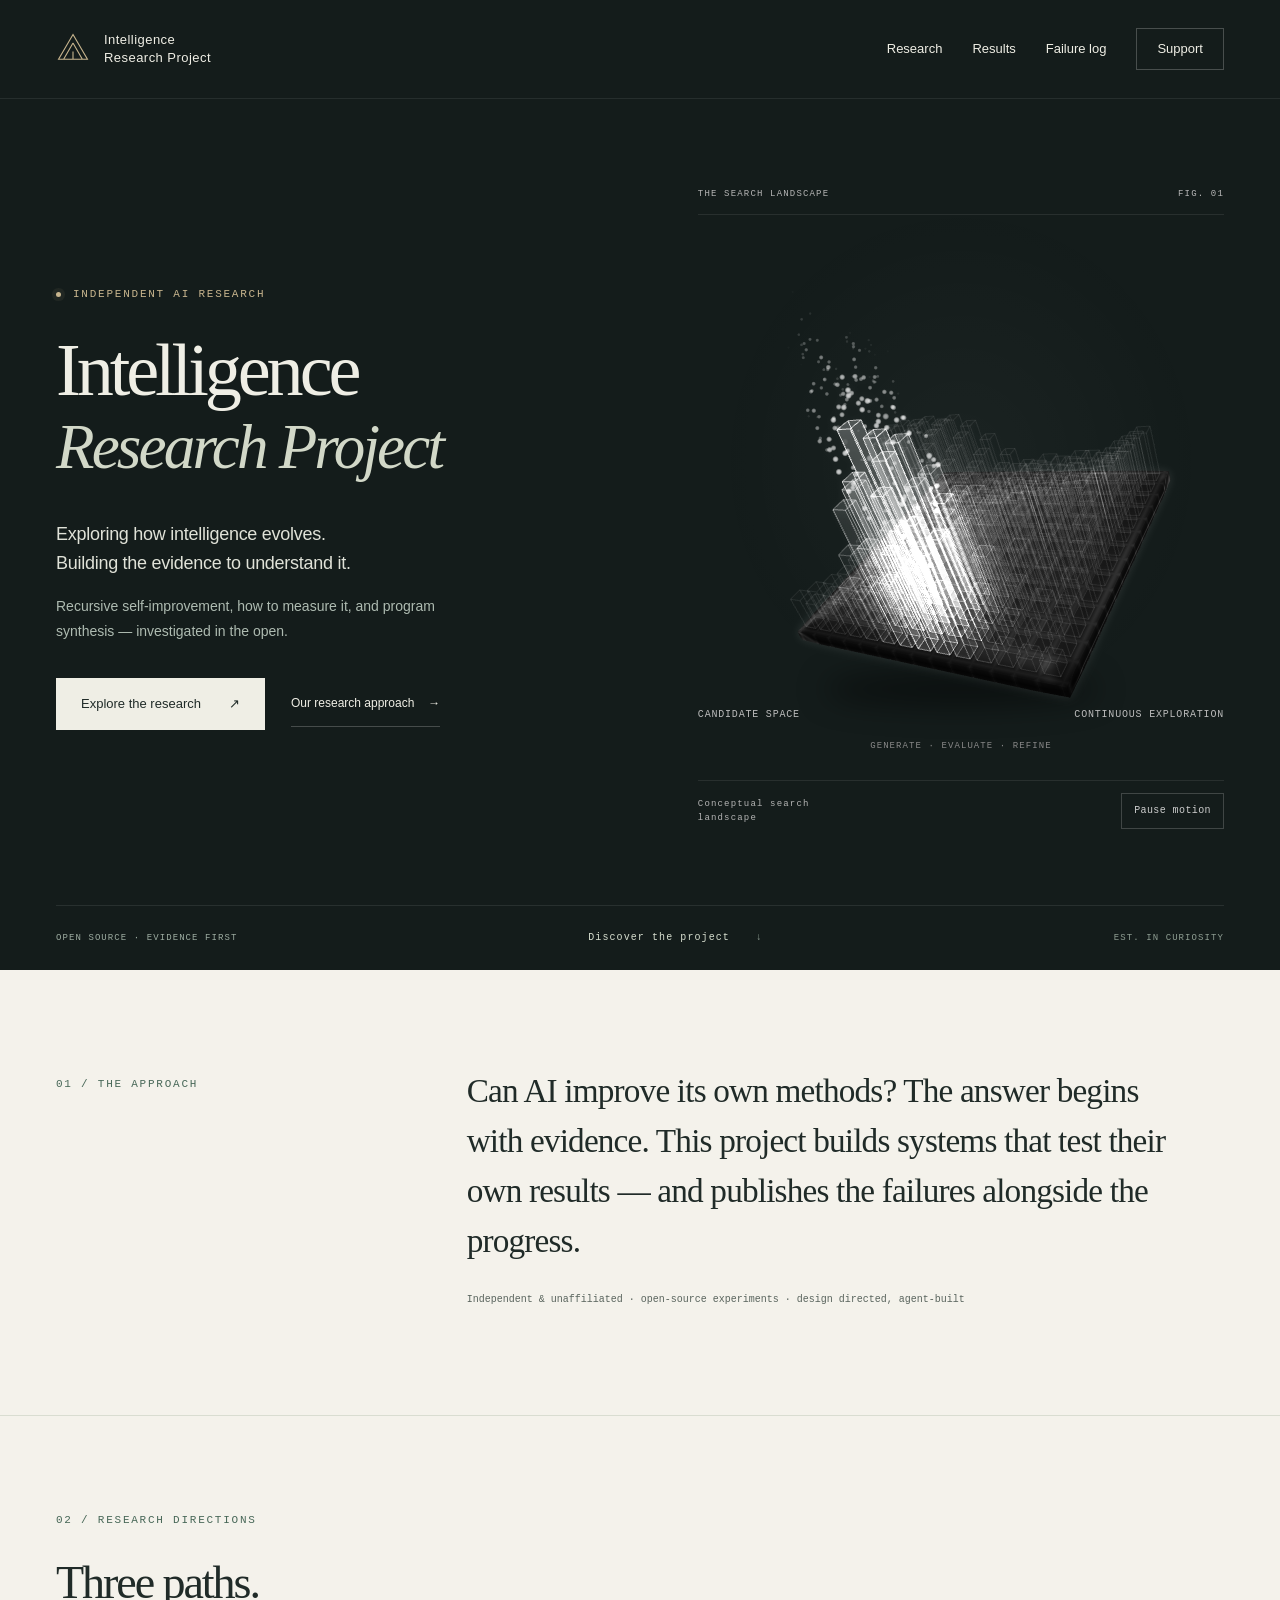
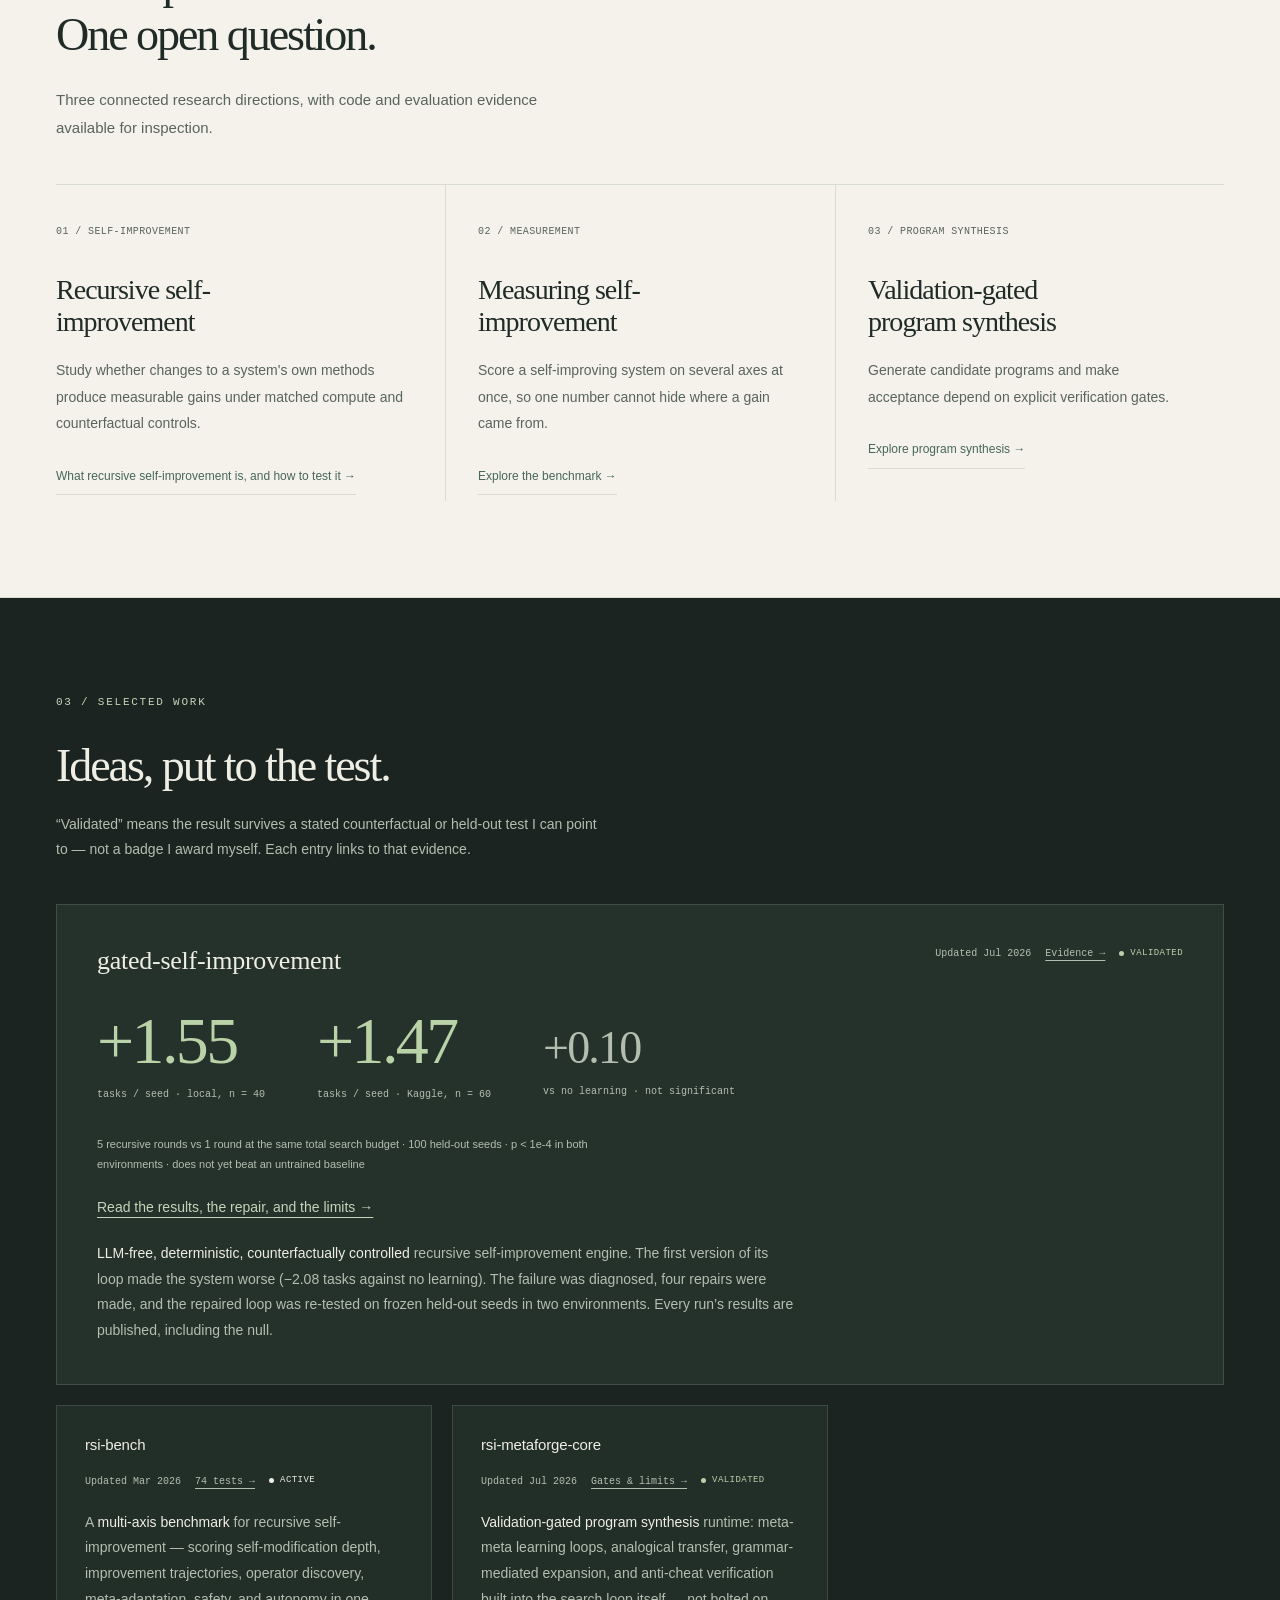
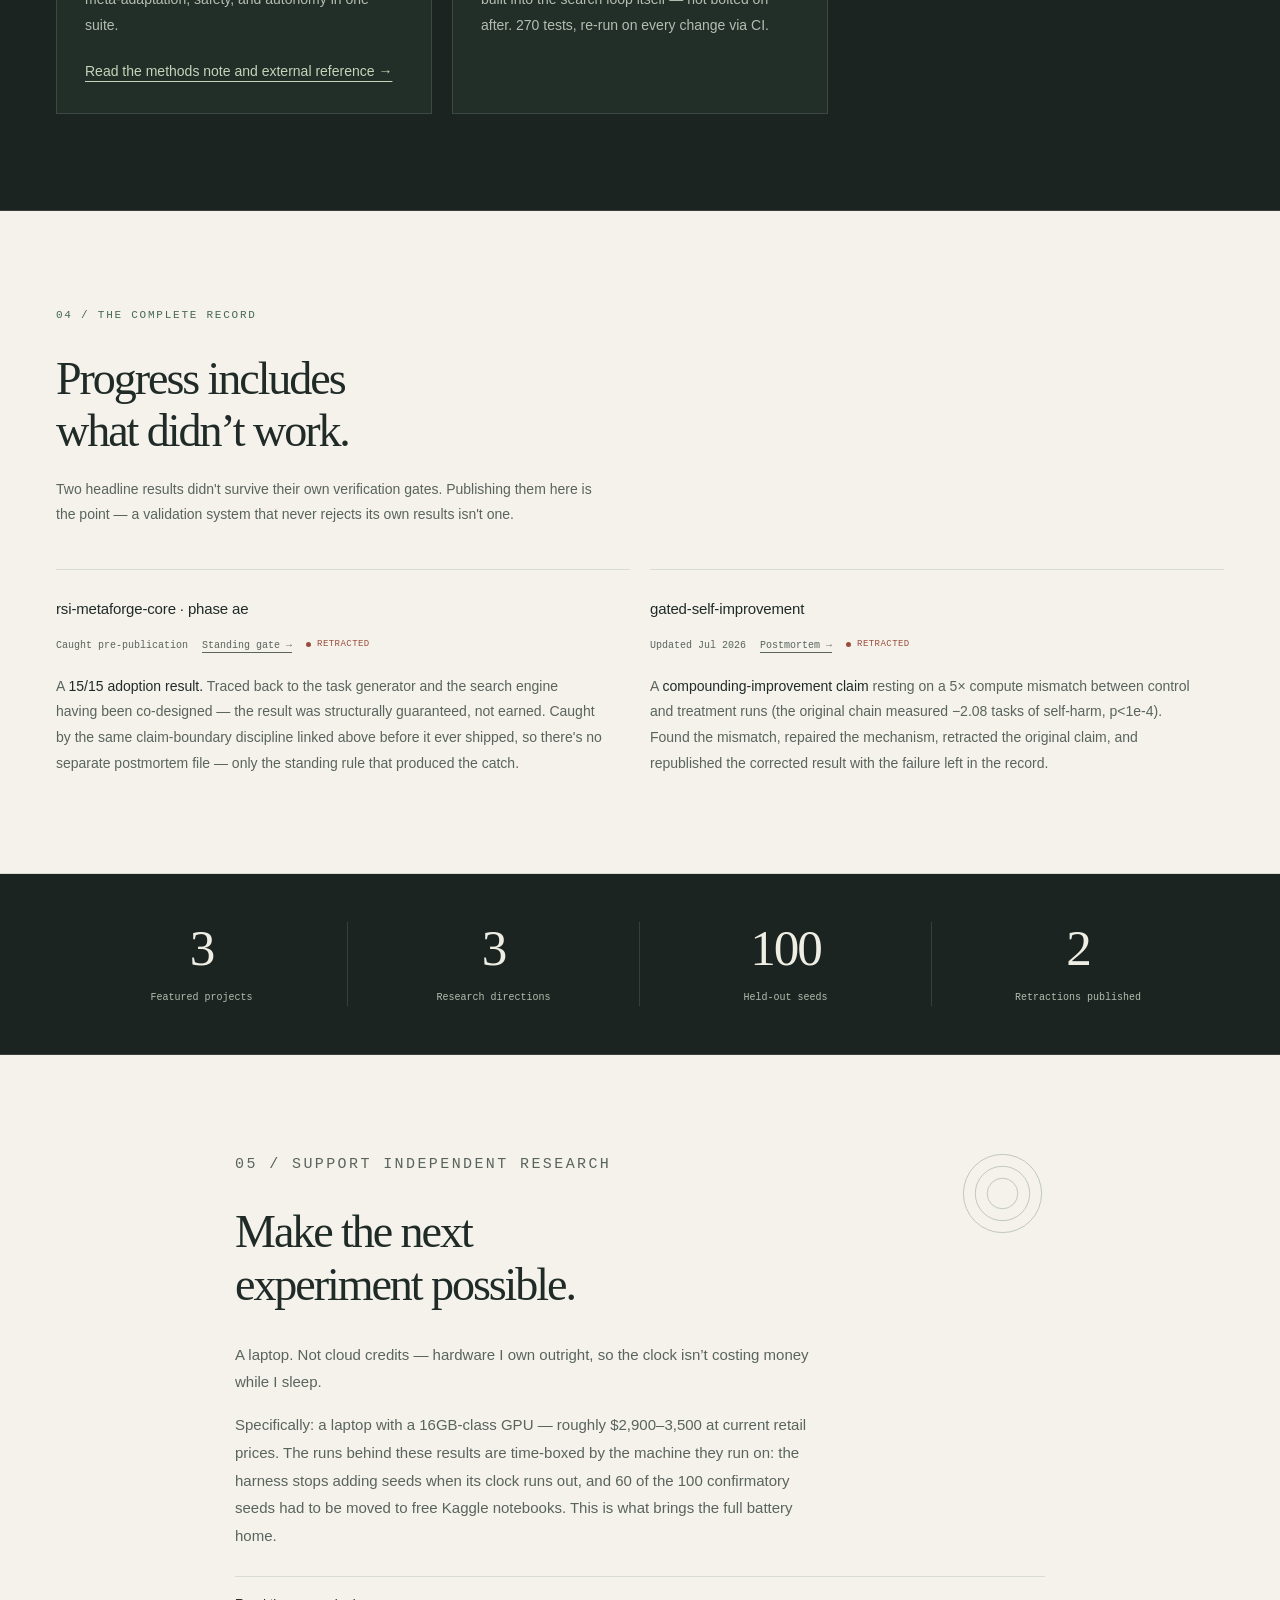
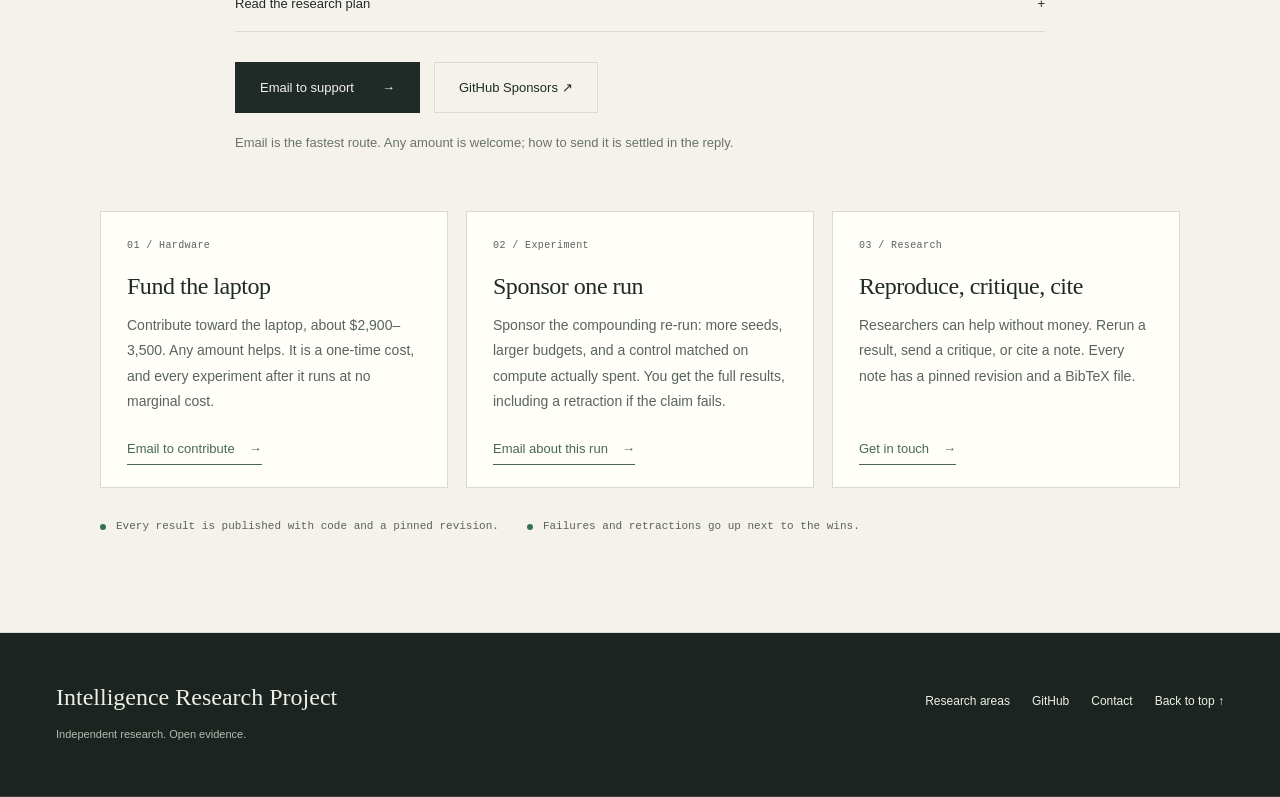
==== commit 8435fc5f: "Feature gated-self-improvement on the homepage" ====
--- a/index.html
+++ b/index.html
@@ -4,7 +4,7 @@
 <meta charset="UTF-8">
 <meta name="viewport" content="width=device-width, initial-scale=1.0">
 <title>Intelligence Research Project | Independent AI Research</title>
-<meta name="description" content="Independent AI research on recursive self-improvement, neural architecture search, and program synthesis. Explore open code, experimental results, and limitations.">
+<meta name="description" content="Independent AI research on recursive self-improvement: matched-compute experiments, a multi-axis RSI benchmark, and validation-gated program synthesis. Open code, results, and limitations.">
 <meta name="author" content="Intelligence Research Project">
 <meta name="robots" content="index, follow, max-image-preview:large">
 <link rel="canonical" href="https://sunghunkwag.github.io/">
@@ -13,14 +13,14 @@
 <meta property="og:type" content="website">
 <meta property="og:site_name" content="Intelligence Research Project">
 <meta property="og:title" content="Intelligence Research Project | Independent AI Research">
-<meta property="og:description" content="Independent AI research on recursive self-improvement, neural architecture search, and program synthesis. Explore open code, experimental results, and limitations.">
+<meta property="og:description" content="Independent AI research on recursive self-improvement: matched-compute experiments, a multi-axis RSI benchmark, and validation-gated program synthesis. Open code, results, and limitations.">
 <meta property="og:url" content="https://sunghunkwag.github.io/">
 <meta name="twitter:card" content="summary">
 <meta name="twitter:title" content="Intelligence Research Project | Independent AI Research">
-<meta name="twitter:description" content="Independent AI research on recursive self-improvement, neural architecture search, and program synthesis. Explore open code, experimental results, and limitations.">
+<meta name="twitter:description" content="Independent AI research on recursive self-improvement: matched-compute experiments, a multi-axis RSI benchmark, and validation-gated program synthesis. Open code, results, and limitations.">
 <meta name="theme-color" content="#141b1b">
 <link rel="icon" href="/assets/favicon.svg" type="image/svg+xml">
-<link rel="stylesheet" href="/assets/site.css?v=20260926-support">
+<link rel="stylesheet" href="/assets/site.css?v=20260927-gated">
 <script type="application/ld+json">{
   "@context": "https://schema.org",
   "@graph": [
@@ -32,12 +32,11 @@
       "sameAs": [
         "https://github.com/sunghunkwag"
       ],
-      "description": "An independent, open-source AI research project studying recursive self-improvement, neural architecture search, and validation-gated program synthesis.",
+      "description": "An independent, open-source AI research project studying recursive self-improvement, how to measure it, and validation-gated program synthesis.",
       "knowsAbout": [
         "Artificial intelligence research",
         "Recursive self-improvement",
-        "Neural architecture search",
-        "Attention-free sequence models",
+        "Counterfactual evaluation",
         "Program synthesis",
         "AI evaluation"
       ]
@@ -57,7 +56,7 @@
       "@id": "https://sunghunkwag.github.io/#webpage",
       "url": "https://sunghunkwag.github.io/",
       "name": "Intelligence Research Project | Independent AI Research",
-      "description": "Independent AI research on recursive self-improvement, neural architecture search, and program synthesis. Explore open code, experimental results, and limitations.",
+      "description": "Independent AI research on recursive self-improvement: matched-compute experiments, a multi-axis RSI benchmark, and validation-gated program synthesis. Open code, results, and limitations.",
       "inLanguage": "en",
       "isPartOf": {
         "@id": "https://sunghunkwag.github.io/#website"
@@ -97,7 +96,7 @@
       <p class="eyebrow"><span class="signal-dot" aria-hidden="true"></span> Independent AI research</p>
       <h1 id="project-title"><span>Intelligence</span> <em>Research Project</em></h1>
       <p class="hero-deck">Exploring how intelligence evolves.<br>Building the evidence to understand it.</p>
-      <p class="hero-description">Recursive self-improvement, architecture search, and program synthesis — investigated in the open.</p>
+      <p class="hero-description">Recursive self-improvement, how to measure it, and program synthesis — investigated in the open.</p>
       <div class="hero-actions"><a class="btn btn-solid" href="#results">Explore the research <span aria-hidden="true">↗</span></a><a class="text-link" href="/research/">Our research approach <span aria-hidden="true">→</span></a></div>
     </header>
     <figure class="hero-figure">
@@ -129,7 +128,7 @@
     <p class="section-intro">Three connected research directions, with code and evaluation evidence available for inspection.</p>
     <div class="topic-grid">
       <article class="topic-card"><span class="topic-number">01 / SELF-IMPROVEMENT</span><h3>Recursive self-improvement</h3><p>Study whether changes to a system's own methods produce measurable gains under matched compute and counterfactual controls.</p><a href="/research/recursive-self-improvement/">What recursive self-improvement is, and how to test it →</a></article>
-      <article class="topic-card"><span class="topic-number">02 / ARCHITECTURE SEARCH</span><h3>Neural architecture search</h3><p>Search attention-free sequence models and test what survives beyond short, synthetic benchmarks.</p><a href="/research/#neural-architecture-search">Explore architecture search →</a></article>
+      <article class="topic-card"><span class="topic-number">02 / MEASUREMENT</span><h3>Measuring self-improvement</h3><p>Score a self-improving system on several axes at once, so one number cannot hide where a gain came from.</p><a href="/research/#measurement">Explore the benchmark →</a></article>
       <article class="topic-card"><span class="topic-number">03 / PROGRAM SYNTHESIS</span><h3>Validation-gated program synthesis</h3><p>Generate candidate programs and make acceptance depend on explicit verification gates.</p><a href="/research/#program-synthesis">Explore program synthesis →</a></article>
     </div>
   </div></section>
@@ -142,20 +141,21 @@
         <article class="reveal featured-project">
           <div class="glass entry">
             <div class="entry-head">
-              <h3 class="entry-tag"><a href="https://github.com/sunghunkwag/attention-free-sequence-model">attention-free-sequence-model</a></h3>
-              <span class="entry-meta">
-                <span class="entry-date">Updated Jun 2026</span>
-                <a class="entry-evidence" href="https://github.com/sunghunkwag/attention-free-sequence-model#limitations" target="_blank" rel="noopener">Evidence &rarr;</a>
+              <h3 class="entry-tag"><a href="https://github.com/sunghunkwag/gated-self-improvement">gated-self-improvement</a></h3>
+              <span class="entry-meta">
+                <span class="entry-date">Updated Jul 2026</span>
+                <a class="entry-evidence" href="https://github.com/sunghunkwag/gated-self-improvement#how-to-read-a-claim-here" target="_blank" rel="noopener">Evidence &rarr;</a>
                 <span class="status ok"><i class="led"></i>Validated</span>
               </span>
             </div>
             <div class="metric-row">
-              <span><span class="num">97.6%</span><span class="lbl">search winner</span></span>
-              <span><span class="num base">64.8%</span><span class="lbl">transformer baseline</span></span>
-            </div>
-            <p class="metric-scope">3 synthetic long-range tasks &middot; sequence length 32&ndash;64 &middot; no Mamba / RWKV / Hyena comparison yet</p>
-            <p><a href="/research/attention-free-sequence-model/">Read the research note: results, code, and limitations →</a></p>
-            <p><strong>3,000 candidate architectures</strong> searched across 45 atomic mechanisms &mdash; 99.6% evaluated successfully, top 10% re-run at full length. The winner uses none of the 5 hand-designed mechanisms tried first. Real-scale comparison against subquadratic baselines is what the next round of compute is for.</p>
+              <span><span class="num">+1.55</span><span class="lbl">tasks / seed &middot; local, n = 40</span></span>
+              <span><span class="num">+1.47</span><span class="lbl">tasks / seed &middot; Kaggle, n = 60</span></span>
+              <span><span class="num base">+0.10</span><span class="lbl">vs no learning &middot; not significant</span></span>
+            </div>
+            <p class="metric-scope">5 recursive rounds vs 1 round at the same total search budget &middot; 100 held-out seeds &middot; p &lt; 1e&#8209;4 in both environments &middot; does not yet beat an untrained baseline</p>
+            <p><a href="/research/gated-self-improvement/">Read the results, the repair, and the limits →</a></p>
+            <p><strong>LLM-free, deterministic, counterfactually controlled</strong> recursive self-improvement engine. The first version of its loop made the system worse (&minus;2.08 tasks against no learning). The failure was diagnosed, four repairs were made, and the repaired loop was re-tested on frozen held-out seeds in two environments. Every run&rsquo;s results are published, including the null.</p>
           </div>
         </article>
 
@@ -187,19 +187,6 @@
           </div>
         </article>
 
-        <article class="reveal">
-          <div class="glass entry">
-            <div class="entry-head">
-              <h3 class="entry-tag"><a href="https://github.com/sunghunkwag/gated-self-improvement">gated-self-improvement</a></h3>
-              <span class="entry-meta">
-                <span class="entry-date">Updated Jul 2026</span>
-                <a class="entry-evidence" href="https://github.com/sunghunkwag/gated-self-improvement#how-to-read-a-claim-here" target="_blank" rel="noopener">Evidence &rarr;</a>
-                <span class="status ok"><i class="led"></i>Validated</span>
-              </span>
-            </div>
-            <p><strong>LLM-free, deterministic, counterfactually-controlled</strong> recursive self-improvement engine. Every claim is gated against a matched control at equal compute &mdash; every run's full results are published, nothing held back.</p><p><a href="/research/gated-self-improvement/">Read the matched-compute results →</a></p>
-          </div>
-        </article>
       </div>
     </div>
   </section>
@@ -245,9 +232,9 @@
     <div class="wrap">
       <div class="glass stats-wrap reveal">
         <div class="stats">
-          <div class="stat"><div class="n">4</div><div class="l">Featured projects</div></div>
+          <div class="stat"><div class="n">3</div><div class="l">Featured projects</div></div>
           <div class="stat"><div class="n">3</div><div class="l">Research directions</div></div>
-          <div class="stat"><div class="n">3,000</div><div class="l">Architectures searched</div></div>
+          <div class="stat"><div class="n">100</div><div class="l">Held-out seeds</div></div>
           <div class="stat"><div class="n">2</div><div class="l">Retractions published</div></div>
         </div>
       </div>
@@ -265,10 +252,10 @@
         <p class="eyebrow">05 / Support independent research</p>
         <h2>Make the next<br>experiment possible.</h2>
         <p>A laptop. Not cloud credits &mdash; hardware I own outright, so the clock isn&rsquo;t costing money while I sleep.</p>
-        <p>Specifically: a laptop with a 16GB&#8209;class GPU &mdash; roughly $2,900&ndash;3,500 at current retail prices. Every result on this page was searched on hardware that caps out at sequence length 64. This is what lifts that ceiling.</p>
-        <details class="funding-details"><summary>Read the research plan <span aria-hidden="true">+</span></summary><p>First run on it: the architecture search re&#8209;evaluated at real sequence lengths (512&ndash;1024) on a real text corpus instead of synthetic tasks, with Mamba, RWKV, and Hyena trained under a matched budget &mdash; the comparison this work doesn&rsquo;t have yet. Matched, because the last time I skipped that control I had to retract the result it produced.</p>
-        <p>One laptop buys fewer peak FLOPs than the same money would rent on a cluster. But architecture search isn&rsquo;t one long run &mdash; it&rsquo;s hundreds of short ones, and what that costs is iteration latency and unmetered wall&#8209;clock time, not raw throughput. A rented GPU billed by the hour doesn&rsquo;t remove either constraint; owned hardware does. I&rsquo;ll publish the scale limits alongside the numbers rather than around them, and it doesn&rsquo;t expire when the funding does &mdash; every experiment after this one costs nothing.</p>
-        <p>The run is built to be able to kill the claim. If it does, the retraction goes up here with the other two &mdash; with the search code, the full candidate library, and the writeup.</p></details>
+        <p>Specifically: a laptop with a 16GB&#8209;class GPU &mdash; roughly $2,900&ndash;3,500 at current retail prices. The runs behind these results are time&#8209;boxed by the machine they run on: the harness stops adding seeds when its clock runs out, and 60 of the 100 confirmatory seeds had to be moved to free Kaggle notebooks. This is what brings the full battery home.</p>
+        <details class="funding-details"><summary>Read the research plan <span aria-hidden="true">+</span></summary><p>First run on it: the compounding test again, at a scale a free notebook can&rsquo;t hold &mdash; more seeds, larger search budgets, and the single&#8209;round control matched on evaluations actually spent and source tasks seen, not only on its budget cap. Then the question the current results leave open: can the repaired loop beat a system that never learned at all? Today it can&rsquo;t (+0.10 and &minus;0.37, both not significant).</p>
+        <p>One laptop buys fewer peak FLOPs than the same money would rent on a cluster. But this work isn&rsquo;t one long run &mdash; it&rsquo;s hundreds of short, seeded ones, and what that costs is iteration latency and unmetered wall&#8209;clock time, not raw throughput. A rented machine billed by the hour doesn&rsquo;t remove either constraint; owned hardware does. I&rsquo;ll publish the scale limits alongside the numbers rather than around them, and it doesn&rsquo;t expire when the funding does &mdash; every experiment after this one costs nothing.</p>
+        <p>The run is built to be able to kill the claim. If it does, the retraction goes up here with the other two &mdash; with the code, the seeds, and the writeup.</p></details>
         <div class="contact">
           <a class="btn btn-solid" href="mailto:sunghunkwag@gmail.com?subject=Supporting%20the%20Intelligence%20Research%20Project&amp;body=Hello%2C%0A%0AI%20would%20like%20to%20support%20the%20Intelligence%20Research%20Project.%0A%0AWhat%20I%20would%20like%20to%20support%20%28hardware%2C%20a%20specific%20experiment%2C%20other%29%3A%0AApproximate%20amount%3A%0APreferred%20way%20to%20send%20it%3A%0A%0AThank%20you.">Email to support <span aria-hidden="true">→</span></a>
           <a class="btn btn-ghost" href="https://github.com/sponsors/sunghunkwag" target="_blank" rel="noopener">GitHub Sponsors ↗</a>
@@ -279,14 +266,14 @@
         <article class="support-way">
           <span class="topic-number">01 / Hardware</span>
           <h3>Fund the laptop</h3>
-          <p>Contribute toward the GPU laptop, about $2,900&ndash;3,500. Any amount helps. It is a one-time cost, and every experiment after it runs at no marginal cost.</p>
+          <p>Contribute toward the laptop, about $2,900&ndash;3,500. Any amount helps. It is a one-time cost, and every experiment after it runs at no marginal cost.</p>
           <a class="text-link" href="mailto:sunghunkwag@gmail.com?subject=Supporting%20the%20Intelligence%20Research%20Project&amp;body=Hello%2C%0A%0AI%20would%20like%20to%20support%20the%20Intelligence%20Research%20Project.%0A%0AWhat%20I%20would%20like%20to%20support%20%28hardware%2C%20a%20specific%20experiment%2C%20other%29%3A%0AApproximate%20amount%3A%0APreferred%20way%20to%20send%20it%3A%0A%0AThank%20you.">Email to contribute <span aria-hidden="true">→</span></a>
         </article>
         <article class="support-way">
           <span class="topic-number">02 / Experiment</span>
           <h3>Sponsor one run</h3>
-          <p>Sponsor the real-scale validation: 512&ndash;1,024 tokens on a real text corpus, with matched Mamba, RWKV and Hyena baselines. You get the full results, including a retraction if the claim fails.</p>
-          <a class="text-link" href="mailto:sunghunkwag@gmail.com?subject=Sponsoring%20the%20real-scale%20validation%20run&amp;body=Hello%2C%0A%0AI%20am%20interested%20in%20sponsoring%20the%20real-scale%20validation%20run%20%28512-1%2C024%20tokens%2C%20matched%20Mamba%20/%20RWKV%20/%20Hyena%20baselines%29.%0A%0AApproximate%20amount%3A%0AQuestions%3A%0A%0AThank%20you.">Email about this run <span aria-hidden="true">→</span></a>
+          <p>Sponsor the compounding re-run: more seeds, larger budgets, and a control matched on compute actually spent. You get the full results, including a retraction if the claim fails.</p>
+          <a class="text-link" href="mailto:sunghunkwag@gmail.com?subject=Sponsoring%20the%20compounding%20re-run&amp;body=Hello%2C%0A%0AI%20am%20interested%20in%20sponsoring%20the%20compounding%20re-run%20of%20gated-self-improvement.%0A%0AApproximate%20amount%3A%0AQuestions%3A%0A%0AThank%20you.">Email about this run <span aria-hidden="true">→</span></a>
         </article>
         <article class="support-way">
           <span class="topic-number">03 / Research</span>
--- a/assets/site.css
+++ b/assets/site.css
@@ -293,3 +293,22 @@
 @media(prefers-reduced-motion:reduce){.agg-meter i,.refit{transition:none;}}
 @media print{.viz{display:none!important;}}
 .agg-radar .viz-tick{font-size:12.5px;}
+
+/* Support: email-first asks on the homepage and a support band on every research page. */
+.support-note{font-size:13px!important;color:var(--ink-faint)!important;margin-top:18px;}
+.support-ways{display:grid;grid-template-columns:repeat(3,minmax(0,1fr));gap:18px;max-width:1080px;margin:56px auto 0;}
+.support-way{border:1px solid var(--line);background:var(--surface);padding:26px 26px 22px;display:flex;flex-direction:column;gap:12px;}
+.support-way h3{font:400 24px/1.2 var(--serif);letter-spacing:-.02em;margin:6px 0 0;color:var(--ink);}
+.support-way p{font-size:14px;line-height:1.8;color:var(--ink-soft);margin:0;flex:1;}
+.support-way .text-link{font-size:13px;align-self:flex-start;}
+.support-promises{list-style:none;padding:0;margin:30px auto 0;max-width:1080px;display:flex;flex-wrap:wrap;gap:10px 28px;font:11px/1.6 var(--mono);color:var(--ink-soft);}
+.support-promises li{position:relative;padding-left:16px;}
+.support-promises li::before{content:"";position:absolute;left:0;top:.55em;width:6px;height:6px;border-radius:50%;background:var(--good);}
+.support-strip .support-strip-inner{display:grid;grid-template-columns:minmax(0,1.5fr) auto;gap:28px 60px;align-items:end;}
+.support-strip h2{margin:0 0 16px;}
+.support-strip p:not(.eyebrow){max-width:62ch;color:var(--ink-soft);font-size:15px;line-height:1.85;margin:0;}
+.support-strip .hero-actions{margin:0;flex-wrap:wrap;}
+@media(max-width:900px){.support-ways{grid-template-columns:1fr;}.support-strip .support-strip-inner{grid-template-columns:1fr;}}
+@media print{.support-strip{display:none;}}
+.support-way .text-link{color:var(--signal);font-weight:500;text-decoration:none;border-bottom:1px solid currentColor;padding-bottom:4px;}
+.support-way .text-link:hover{color:var(--ink);}
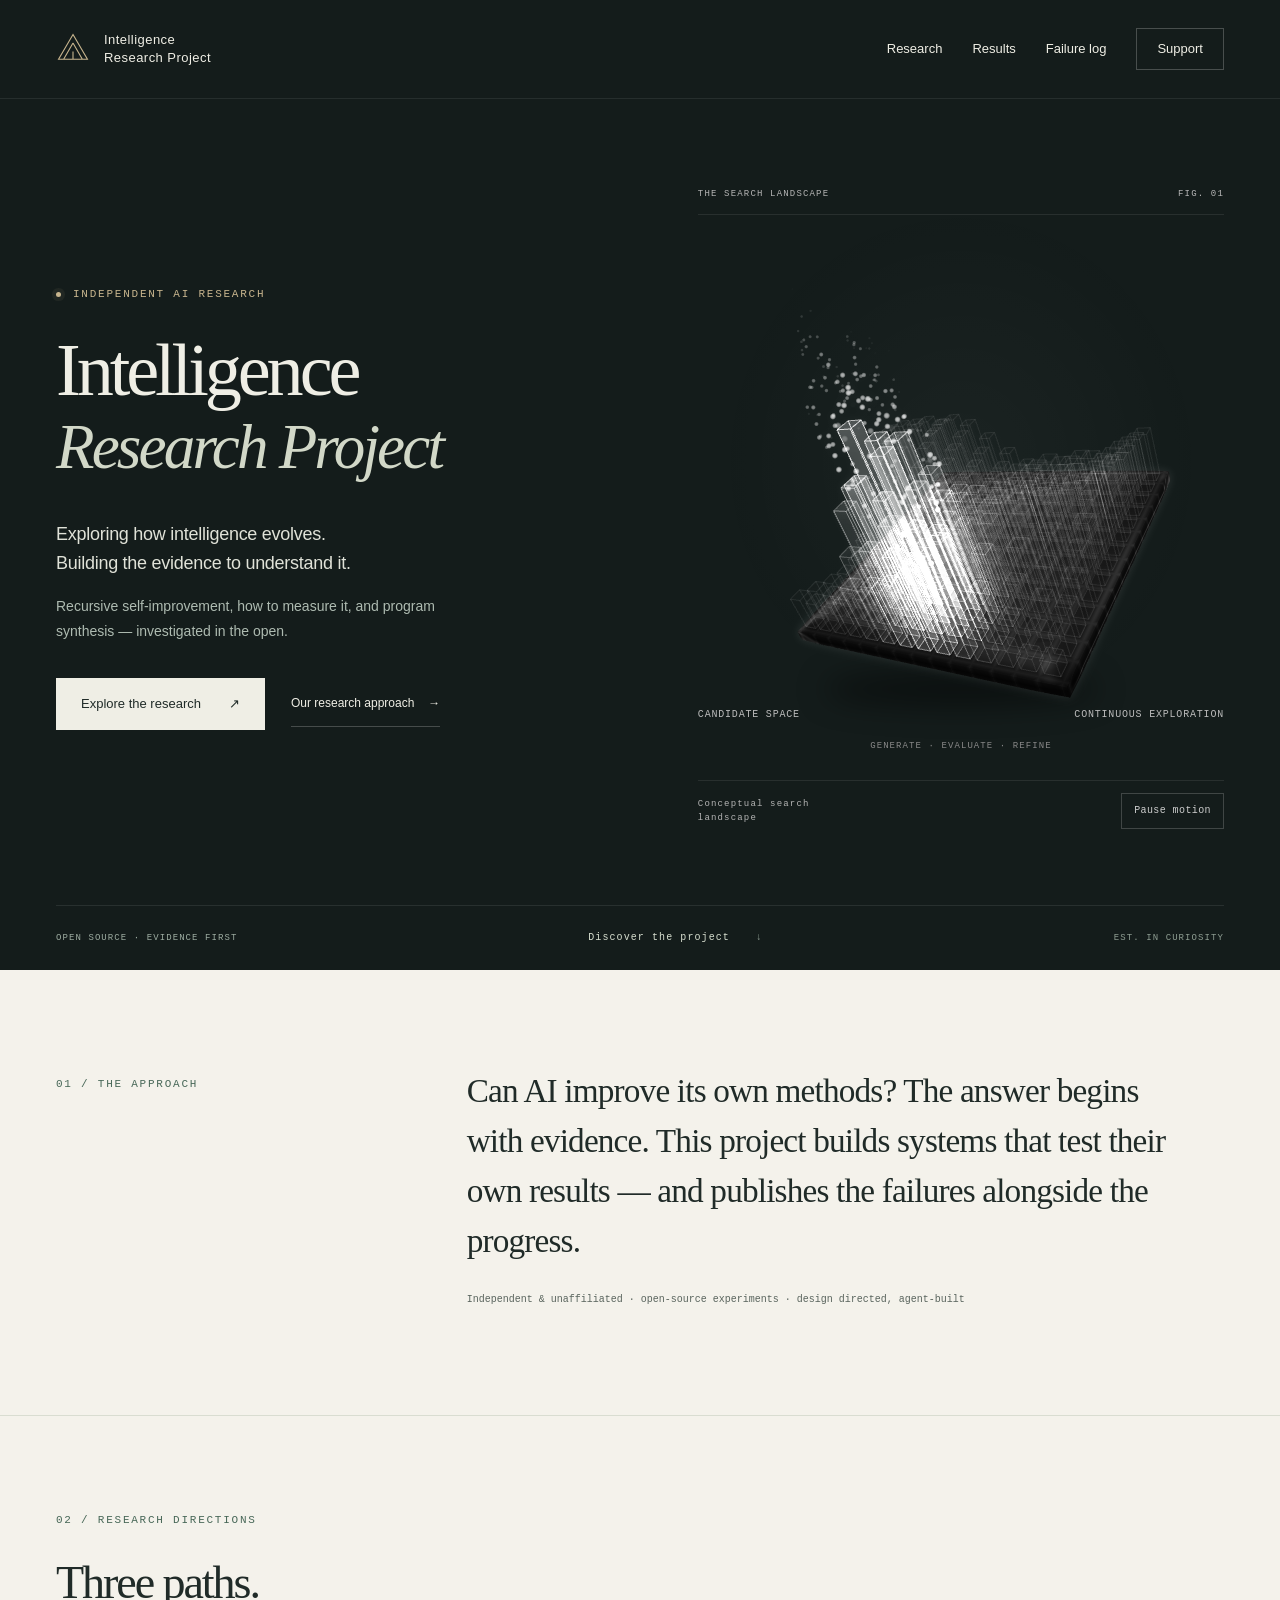
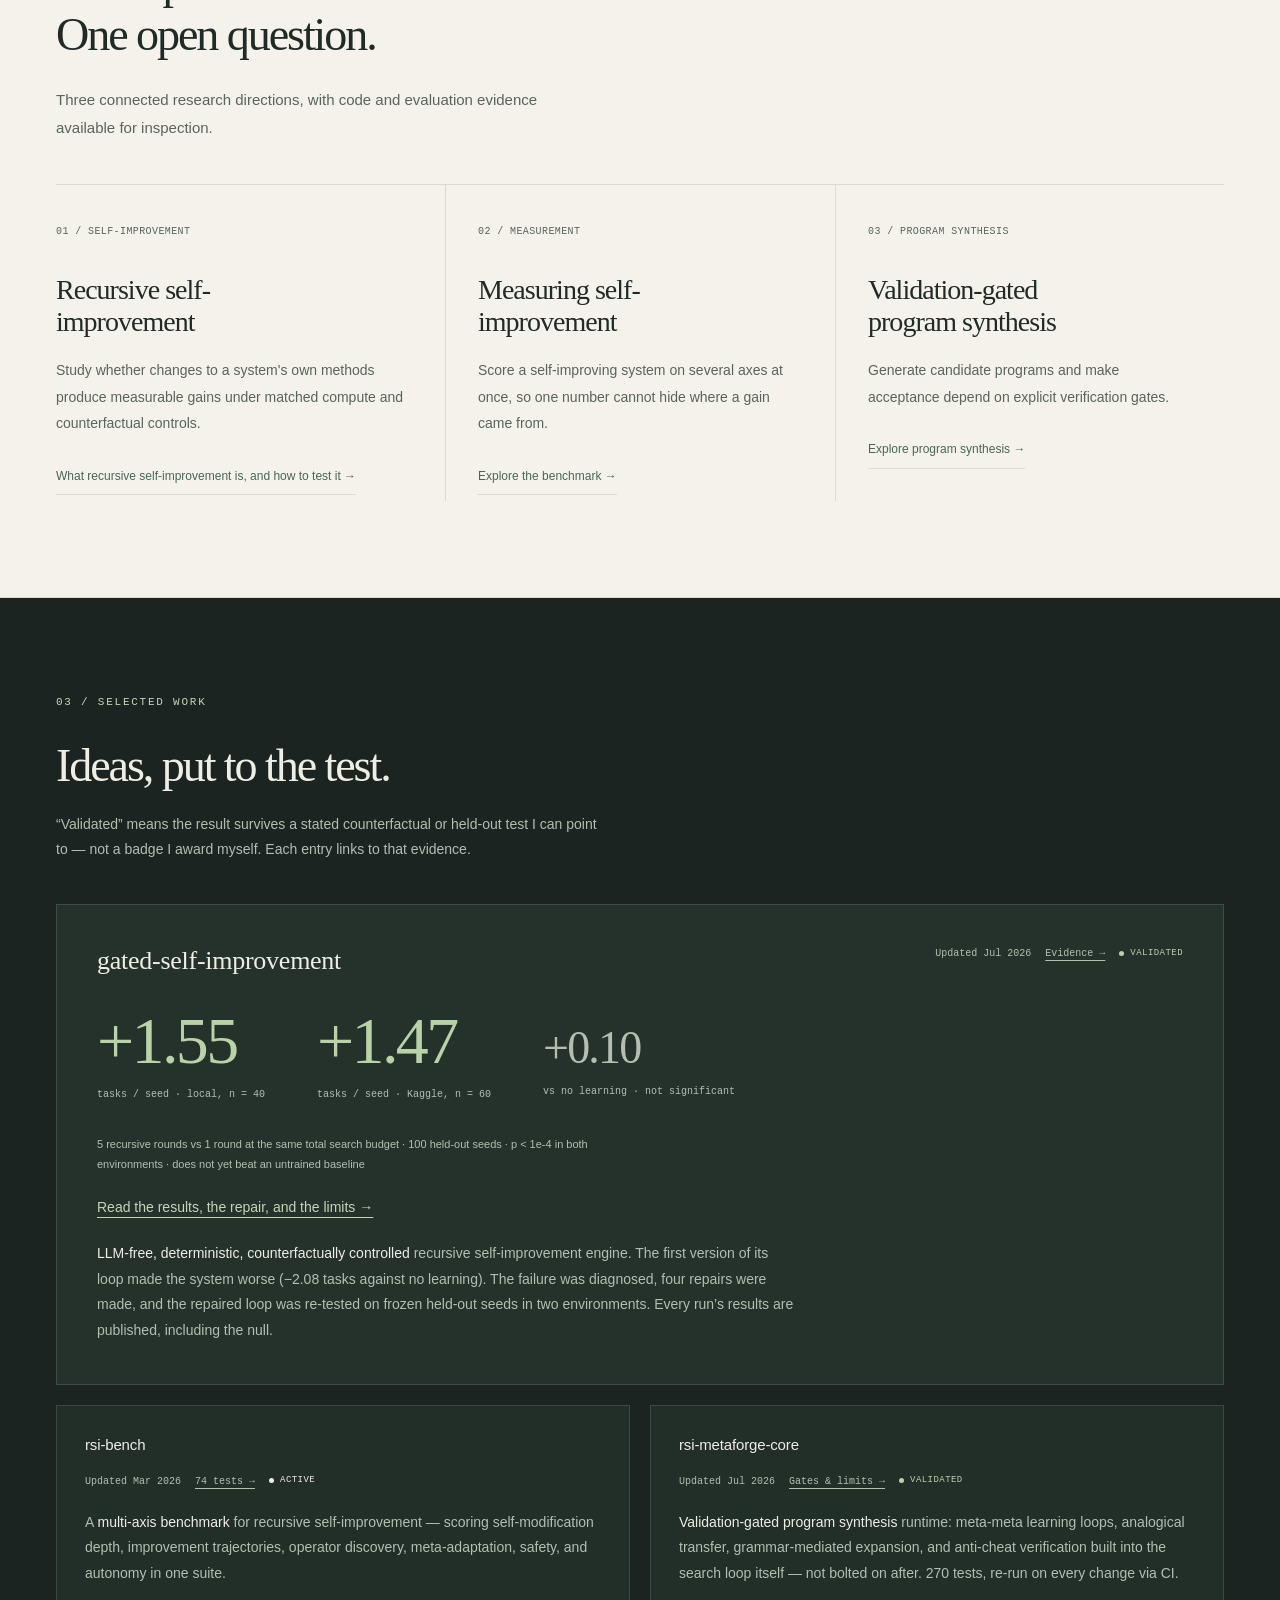
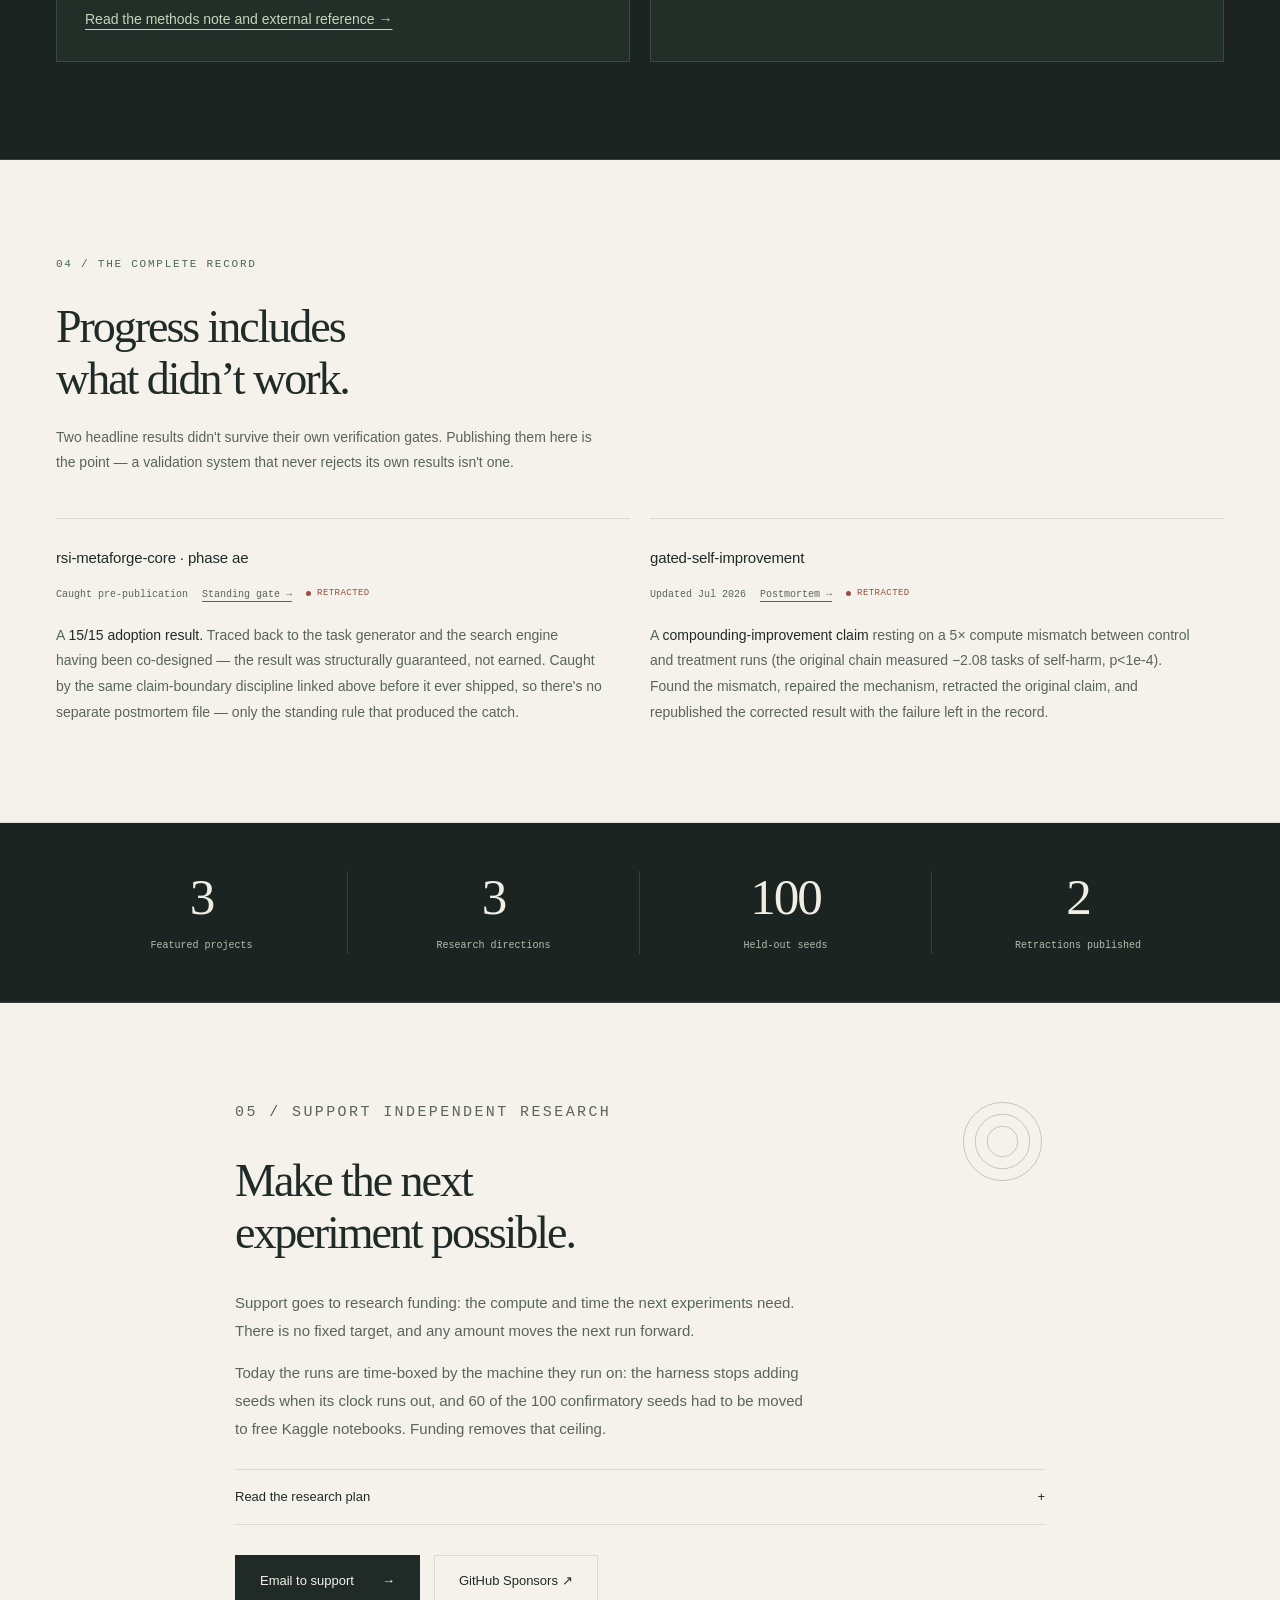
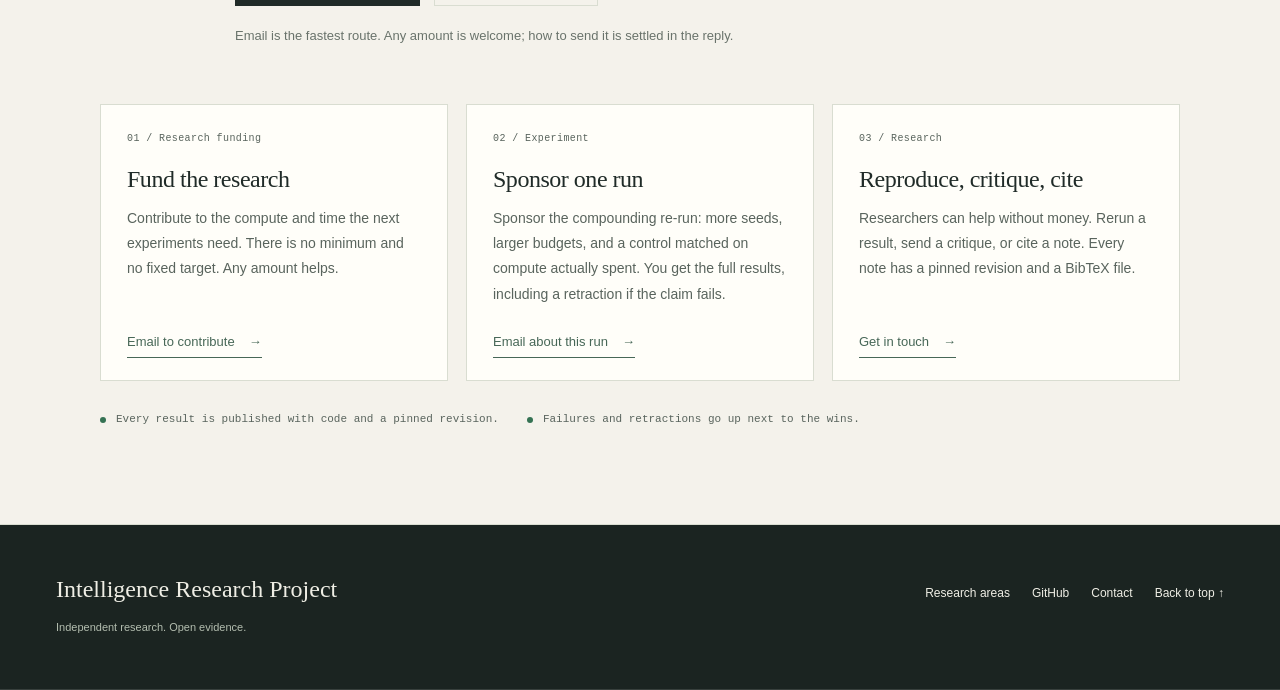
==== commit 2affa294: "Describe support as research funding on the homepage" ====
--- a/index.html
+++ b/index.html
@@ -251,23 +251,23 @@
         </svg>
         <p class="eyebrow">05 / Support independent research</p>
         <h2>Make the next<br>experiment possible.</h2>
-        <p>A laptop. Not cloud credits &mdash; hardware I own outright, so the clock isn&rsquo;t costing money while I sleep.</p>
-        <p>Specifically: a laptop with a 16GB&#8209;class GPU &mdash; roughly $2,900&ndash;3,500 at current retail prices. The runs behind these results are time&#8209;boxed by the machine they run on: the harness stops adding seeds when its clock runs out, and 60 of the 100 confirmatory seeds had to be moved to free Kaggle notebooks. This is what brings the full battery home.</p>
-        <details class="funding-details"><summary>Read the research plan <span aria-hidden="true">+</span></summary><p>First run on it: the compounding test again, at a scale a free notebook can&rsquo;t hold &mdash; more seeds, larger search budgets, and the single&#8209;round control matched on evaluations actually spent and source tasks seen, not only on its budget cap. Then the question the current results leave open: can the repaired loop beat a system that never learned at all? Today it can&rsquo;t (+0.10 and &minus;0.37, both not significant).</p>
-        <p>One laptop buys fewer peak FLOPs than the same money would rent on a cluster. But this work isn&rsquo;t one long run &mdash; it&rsquo;s hundreds of short, seeded ones, and what that costs is iteration latency and unmetered wall&#8209;clock time, not raw throughput. A rented machine billed by the hour doesn&rsquo;t remove either constraint; owned hardware does. I&rsquo;ll publish the scale limits alongside the numbers rather than around them, and it doesn&rsquo;t expire when the funding does &mdash; every experiment after this one costs nothing.</p>
+        <p>Support goes to research funding: the compute and time the next experiments need. There is no fixed target, and any amount moves the next run forward.</p>
+        <p>Today the runs are time&#8209;boxed by the machine they run on: the harness stops adding seeds when its clock runs out, and 60 of the 100 confirmatory seeds had to be moved to free Kaggle notebooks. Funding removes that ceiling.</p>
+        <details class="funding-details"><summary>Read the research plan <span aria-hidden="true">+</span></summary><p>First run it funds: the compounding test again, at a scale a free notebook can&rsquo;t hold &mdash; more seeds, larger search budgets, and the single&#8209;round control matched on evaluations actually spent and source tasks seen, not only on its budget cap. Then the question the current results leave open: can the repaired loop beat a system that never learned at all? Today it can&rsquo;t (+0.10 and &minus;0.37, both not significant).</p>
+        <p>This work isn&rsquo;t one long run &mdash; it&rsquo;s hundreds of short, seeded ones. What limits it is wall&#8209;clock time and the number of seeds a run can afford, not peak throughput. I&rsquo;ll publish the scale limits alongside the numbers rather than around them.</p>
         <p>The run is built to be able to kill the claim. If it does, the retraction goes up here with the other two &mdash; with the code, the seeds, and the writeup.</p></details>
         <div class="contact">
-          <a class="btn btn-solid" href="mailto:sunghunkwag@gmail.com?subject=Supporting%20the%20Intelligence%20Research%20Project&amp;body=Hello%2C%0A%0AI%20would%20like%20to%20support%20the%20Intelligence%20Research%20Project.%0A%0AWhat%20I%20would%20like%20to%20support%20%28hardware%2C%20a%20specific%20experiment%2C%20other%29%3A%0AApproximate%20amount%3A%0APreferred%20way%20to%20send%20it%3A%0A%0AThank%20you.">Email to support <span aria-hidden="true">→</span></a>
+          <a class="btn btn-solid" href="mailto:sunghunkwag@gmail.com?subject=Supporting%20the%20Intelligence%20Research%20Project&amp;body=Hello%2C%0A%0AI%20would%20like%20to%20support%20the%20Intelligence%20Research%20Project.%0A%0AWhat%20I%20would%20like%20to%20support%20%28research%20funding%2C%20a%20specific%20experiment%2C%20other%29%3A%0AApproximate%20amount%3A%0APreferred%20way%20to%20send%20it%3A%0A%0AThank%20you.">Email to support <span aria-hidden="true">→</span></a>
           <a class="btn btn-ghost" href="https://github.com/sponsors/sunghunkwag" target="_blank" rel="noopener">GitHub Sponsors ↗</a>
         </div>
         <p class="support-note">Email is the fastest route. Any amount is welcome; how to send it is settled in the reply.</p>
       </div>
       <div class="support-ways">
         <article class="support-way">
-          <span class="topic-number">01 / Hardware</span>
-          <h3>Fund the laptop</h3>
-          <p>Contribute toward the laptop, about $2,900&ndash;3,500. Any amount helps. It is a one-time cost, and every experiment after it runs at no marginal cost.</p>
-          <a class="text-link" href="mailto:sunghunkwag@gmail.com?subject=Supporting%20the%20Intelligence%20Research%20Project&amp;body=Hello%2C%0A%0AI%20would%20like%20to%20support%20the%20Intelligence%20Research%20Project.%0A%0AWhat%20I%20would%20like%20to%20support%20%28hardware%2C%20a%20specific%20experiment%2C%20other%29%3A%0AApproximate%20amount%3A%0APreferred%20way%20to%20send%20it%3A%0A%0AThank%20you.">Email to contribute <span aria-hidden="true">→</span></a>
+          <span class="topic-number">01 / Research funding</span>
+          <h3>Fund the research</h3>
+          <p>Contribute to the compute and time the next experiments need. There is no minimum and no fixed target. Any amount helps.</p>
+          <a class="text-link" href="mailto:sunghunkwag@gmail.com?subject=Supporting%20the%20Intelligence%20Research%20Project&amp;body=Hello%2C%0A%0AI%20would%20like%20to%20support%20the%20Intelligence%20Research%20Project.%0A%0AWhat%20I%20would%20like%20to%20support%20%28research%20funding%2C%20a%20specific%20experiment%2C%20other%29%3A%0AApproximate%20amount%3A%0APreferred%20way%20to%20send%20it%3A%0A%0AThank%20you.">Email to contribute <span aria-hidden="true">→</span></a>
         </article>
         <article class="support-way">
           <span class="topic-number">02 / Experiment</span>
--- a/assets/site.css
+++ b/assets/site.css
@@ -312,3 +312,6 @@
 @media print{.support-strip{display:none;}}
 .support-way .text-link{color:var(--signal);font-weight:500;text-decoration:none;border-bottom:1px solid currentColor;padding-bottom:4px;}
 .support-way .text-link:hover{color:var(--ink);}
+
+/* Featured result plus two entries: two columns on wide screens. */
+@media(min-width:1051px){#results .log-group{grid-template-columns:repeat(2,minmax(0,1fr));}}
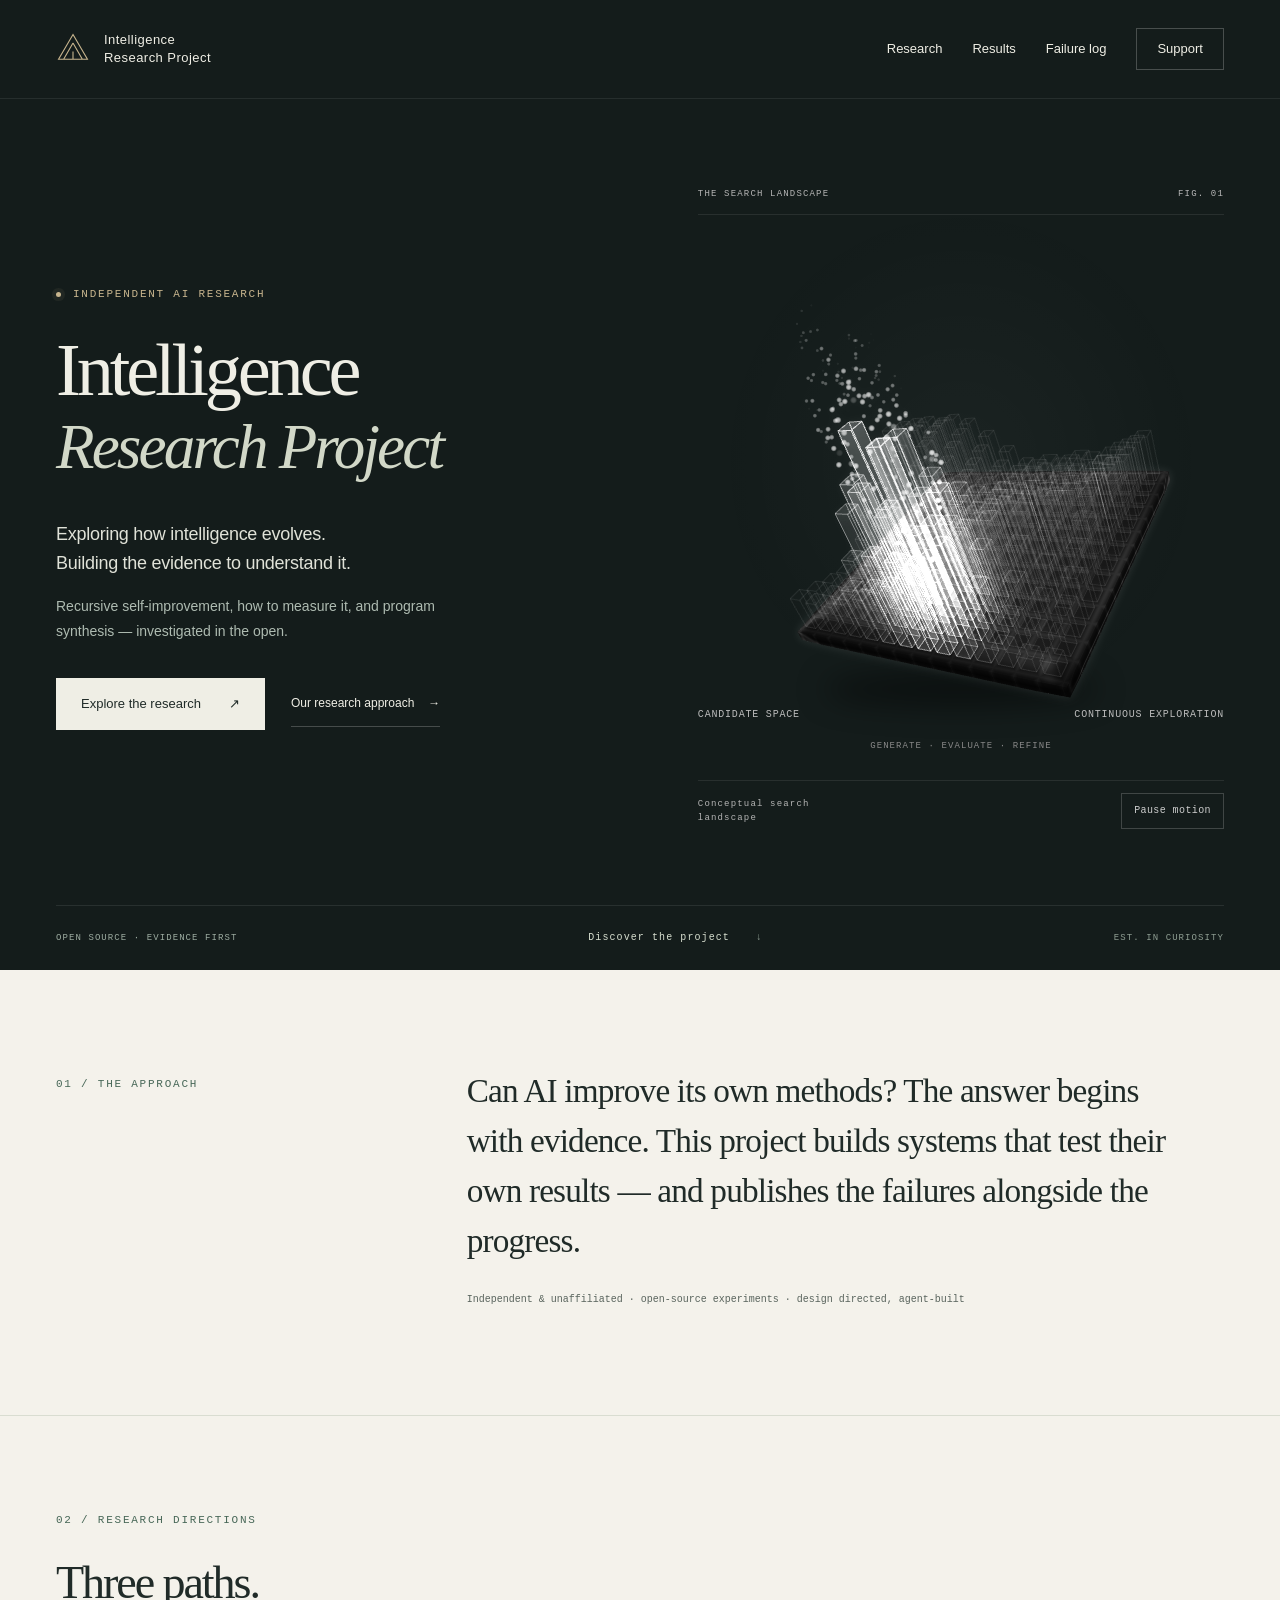
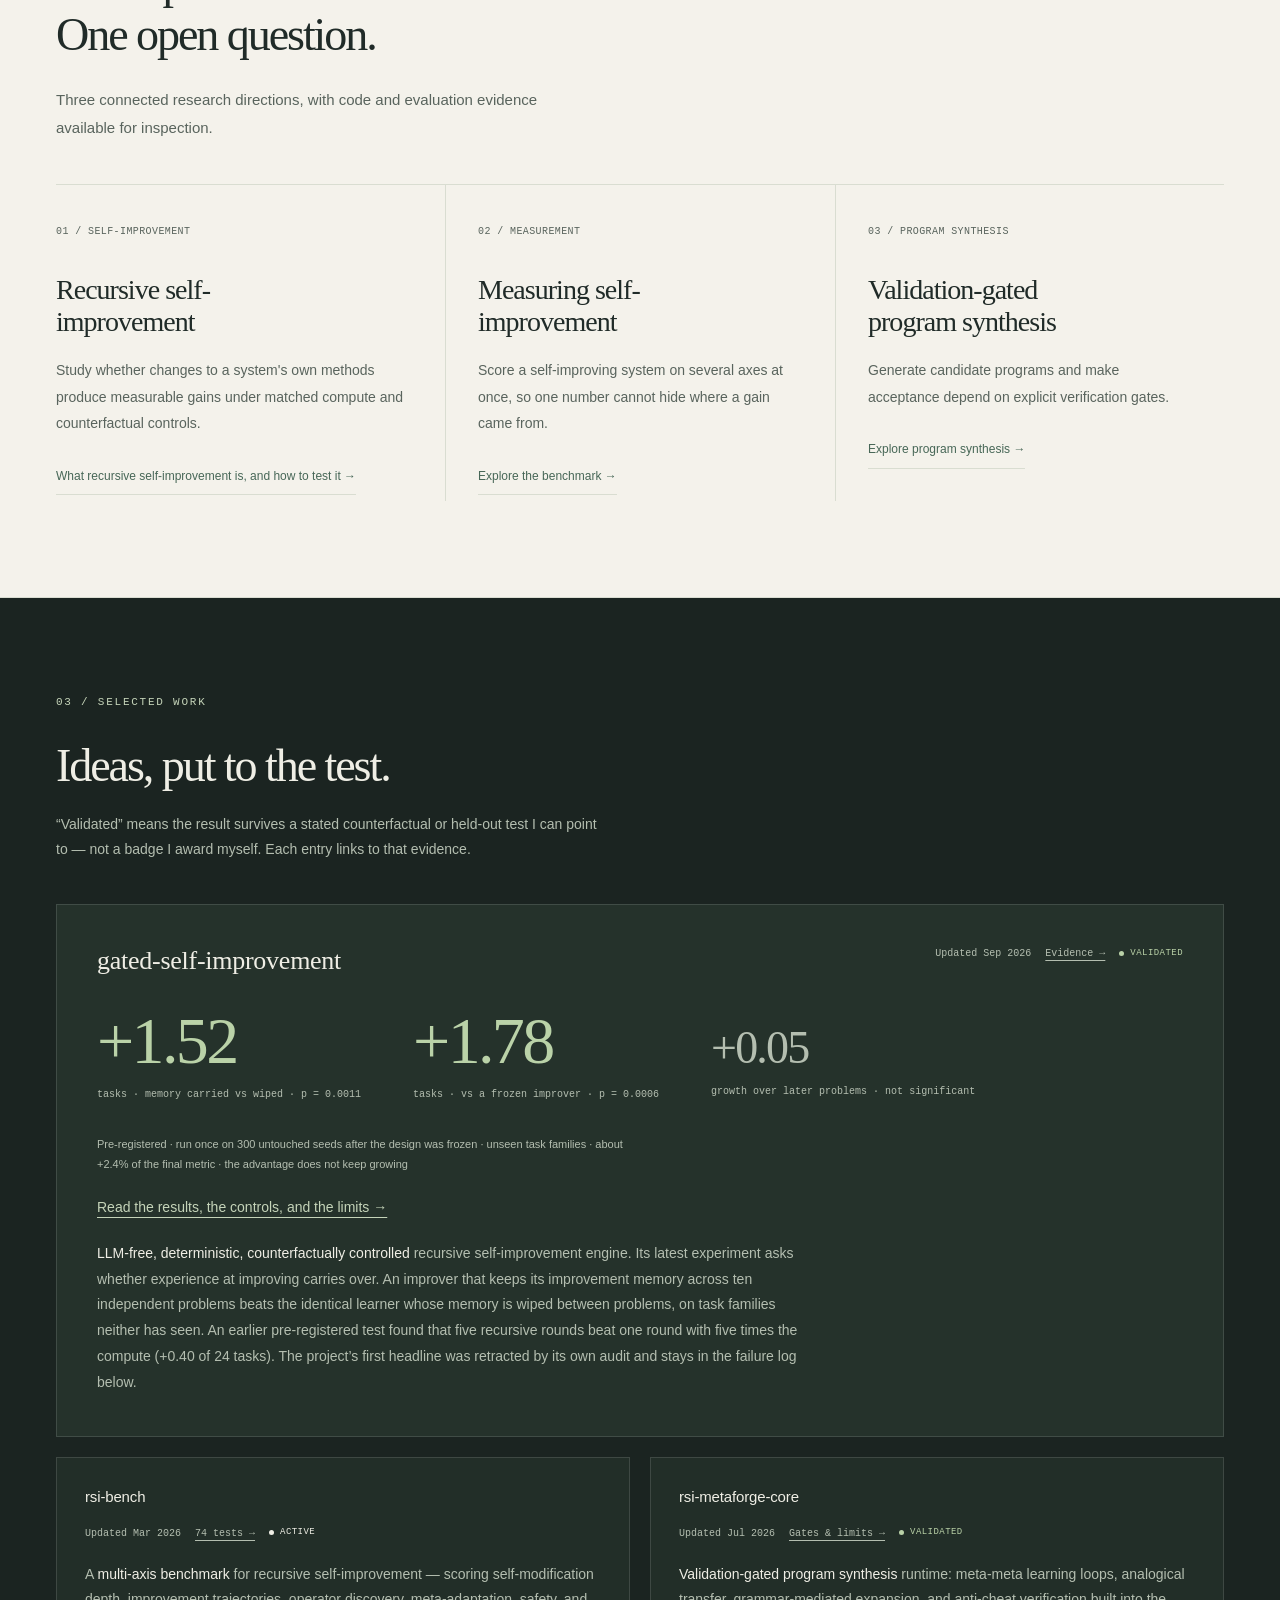
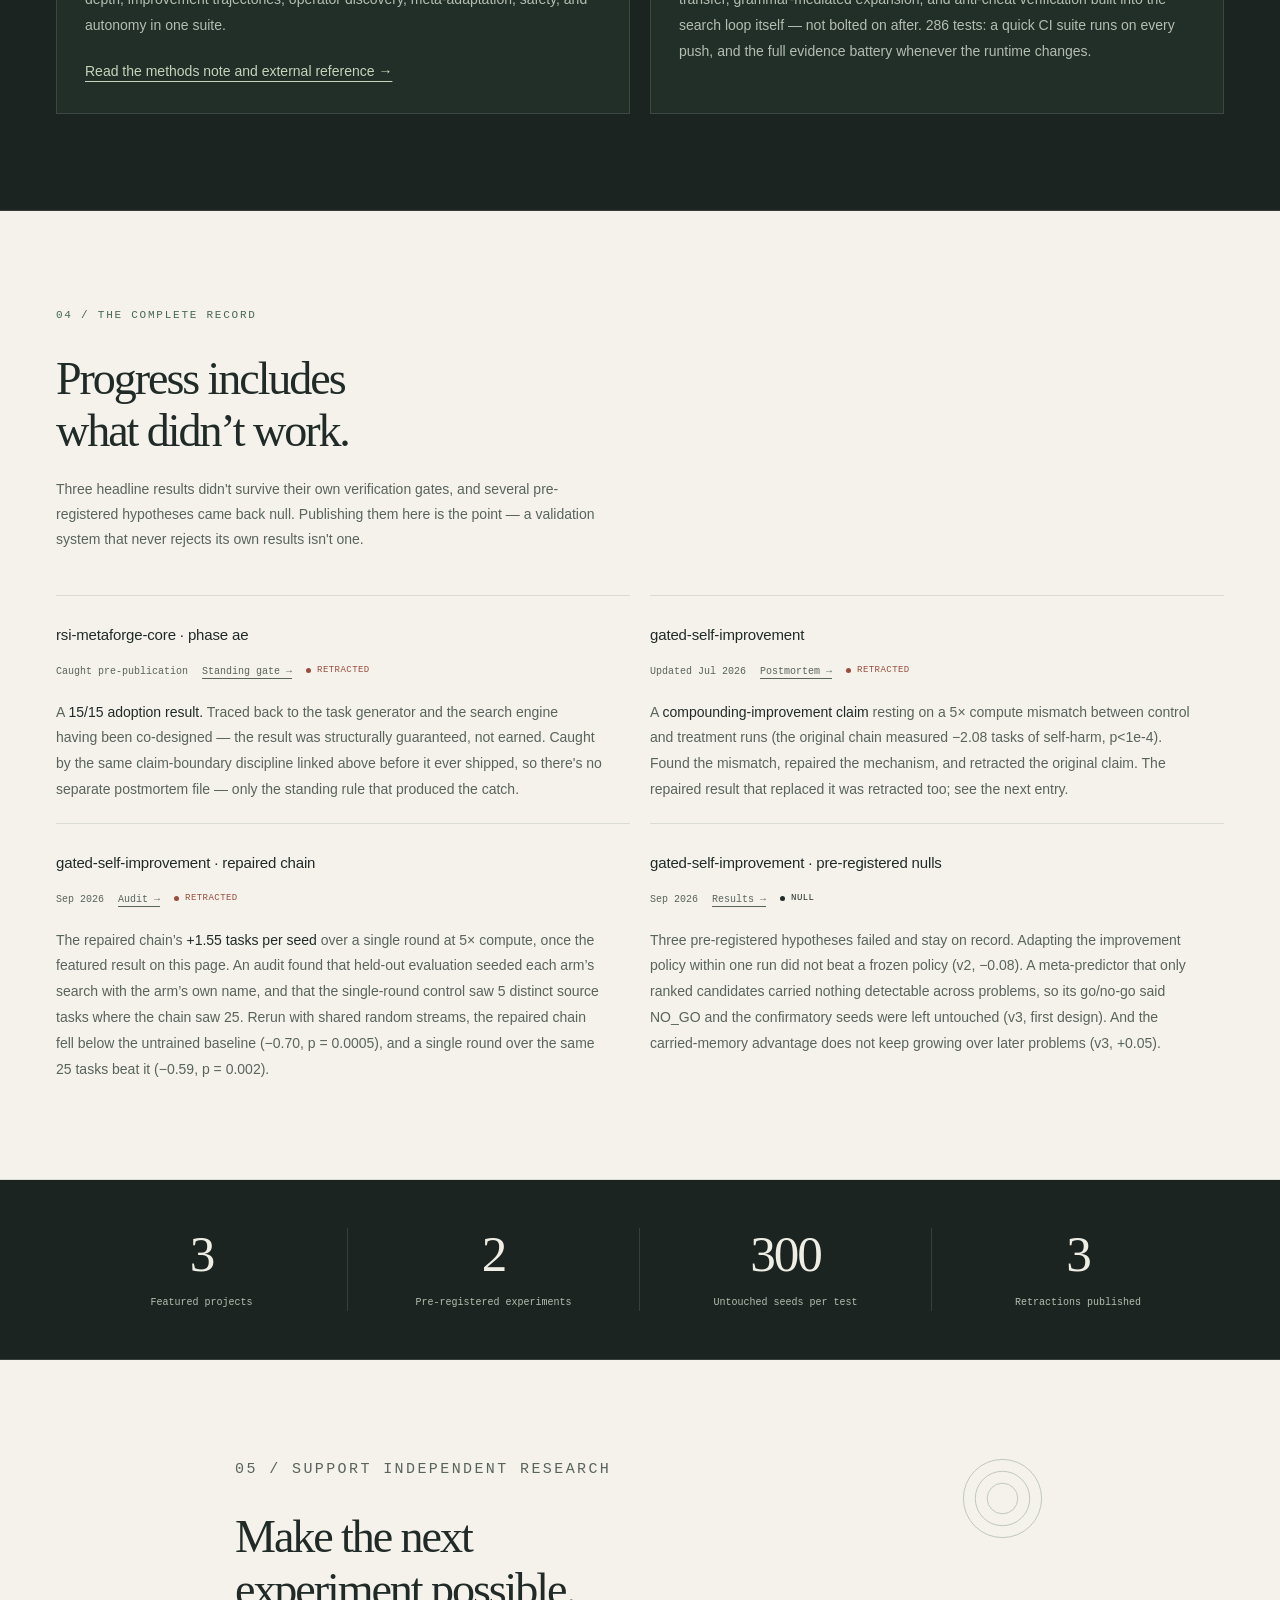
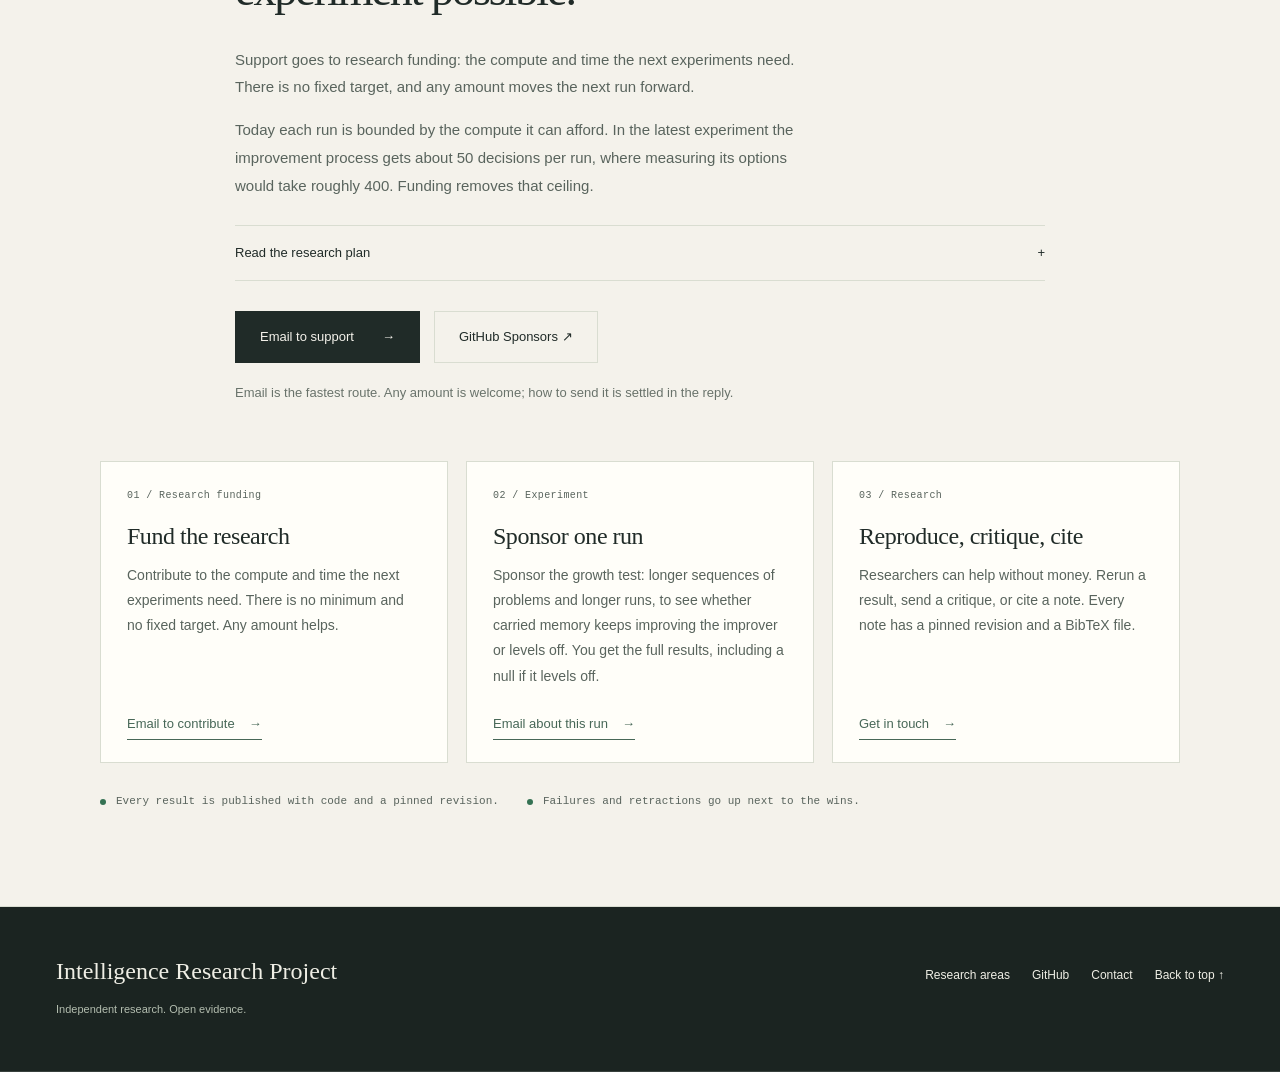
==== commit 7488e354: "Feature the pre-registered v2 and v3 results; retract the v1 headline gated-self-improvement's repos" ====
--- a/index.html
+++ b/index.html
@@ -20,7 +20,7 @@
 <meta name="twitter:description" content="Independent AI research on recursive self-improvement: matched-compute experiments, a multi-axis RSI benchmark, and validation-gated program synthesis. Open code, results, and limitations.">
 <meta name="theme-color" content="#141b1b">
 <link rel="icon" href="/assets/favicon.svg" type="image/svg+xml">
-<link rel="stylesheet" href="/assets/site.css?v=20260927-gated">
+<link rel="stylesheet" href="/assets/site.css?v=20260928-prereg">
 <script type="application/ld+json">{
   "@context": "https://schema.org",
   "@graph": [
@@ -143,19 +143,19 @@
             <div class="entry-head">
               <h3 class="entry-tag"><a href="https://github.com/sunghunkwag/gated-self-improvement">gated-self-improvement</a></h3>
               <span class="entry-meta">
-                <span class="entry-date">Updated Jul 2026</span>
-                <a class="entry-evidence" href="https://github.com/sunghunkwag/gated-self-improvement#how-to-read-a-claim-here" target="_blank" rel="noopener">Evidence &rarr;</a>
+                <span class="entry-date">Updated Sep 2026</span>
+                <a class="entry-evidence" href="https://github.com/sunghunkwag/gated-self-improvement/blob/main/results/UPGRADE_V3_RESULTS.md" target="_blank" rel="noopener">Evidence &rarr;</a>
                 <span class="status ok"><i class="led"></i>Validated</span>
               </span>
             </div>
             <div class="metric-row">
-              <span><span class="num">+1.55</span><span class="lbl">tasks / seed &middot; local, n = 40</span></span>
-              <span><span class="num">+1.47</span><span class="lbl">tasks / seed &middot; Kaggle, n = 60</span></span>
-              <span><span class="num base">+0.10</span><span class="lbl">vs no learning &middot; not significant</span></span>
-            </div>
-            <p class="metric-scope">5 recursive rounds vs 1 round at the same total search budget &middot; 100 held-out seeds &middot; p &lt; 1e&#8209;4 in both environments &middot; does not yet beat an untrained baseline</p>
-            <p><a href="/research/gated-self-improvement/">Read the results, the repair, and the limits →</a></p>
-            <p><strong>LLM-free, deterministic, counterfactually controlled</strong> recursive self-improvement engine. The first version of its loop made the system worse (&minus;2.08 tasks against no learning). The failure was diagnosed, four repairs were made, and the repaired loop was re-tested on frozen held-out seeds in two environments. Every run&rsquo;s results are published, including the null.</p>
+              <span><span class="num">+1.52</span><span class="lbl">tasks &middot; memory carried vs wiped &middot; p = 0.0011</span></span>
+              <span><span class="num">+1.78</span><span class="lbl">tasks &middot; vs a frozen improver &middot; p = 0.0006</span></span>
+              <span><span class="num base">+0.05</span><span class="lbl">growth over later problems &middot; not significant</span></span>
+            </div>
+            <p class="metric-scope">Pre&#8209;registered &middot; run once on 300 untouched seeds after the design was frozen &middot; unseen task families &middot; about +2.4% of the final metric &middot; the advantage does not keep growing</p>
+            <p><a href="/research/gated-self-improvement/">Read the results, the controls, and the limits →</a></p>
+            <p><strong>LLM-free, deterministic, counterfactually controlled</strong> recursive self-improvement engine. Its latest experiment asks whether experience at improving carries over. An improver that keeps its improvement memory across ten independent problems beats the identical learner whose memory is wiped between problems, on task families neither has seen. An earlier pre-registered test found that five recursive rounds beat one round with five times the compute (+0.40 of 24 tasks). The project&rsquo;s first headline was retracted by its own audit and stays in the failure log below.</p>
           </div>
         </article>
 
@@ -183,7 +183,7 @@
                 <span class="status ok"><i class="led"></i>Validated</span>
               </span>
             </div>
-            <p><strong>Validation-gated program synthesis</strong> runtime: meta-meta learning loops, analogical transfer, grammar-mediated expansion, and anti-cheat verification built into the search loop itself &mdash; not bolted on after. 270 tests, re-run on every change via CI.</p>
+            <p><strong>Validation-gated program synthesis</strong> runtime: meta-meta learning loops, analogical transfer, grammar-mediated expansion, and anti-cheat verification built into the search loop itself &mdash; not bolted on after. 286 tests: a quick CI suite runs on every push, and the full evidence battery whenever the runtime changes.</p>
           </div>
         </article>
 
@@ -195,7 +195,7 @@
     <div class="wrap">
       <div class="log-group">
         <div class="section-heading"><p class="eyebrow">04 / The complete record</p><h2 id="failures">Progress includes<br>what didn’t work.</h2></div>
-        <p class="log-note reveal">Two headline results didn't survive their own verification gates. Publishing them here is the point &mdash; a validation system that never rejects its own results isn't one.</p>
+        <p class="log-note reveal">Three headline results didn't survive their own verification gates, and several pre-registered hypotheses came back null. Publishing them here is the point &mdash; a validation system that never rejects its own results isn't one.</p>
 
         <article class="reveal">
           <div class="glass entry entry-bad">
@@ -221,7 +221,35 @@
                 <span class="status bad"><i class="led"></i>Retracted</span>
               </span>
             </div>
-            <p>A <strong>compounding-improvement claim</strong> resting on a 5&times; compute mismatch between control and treatment runs (the original chain measured &minus;2.08 tasks of self&#8209;harm, p&lt;1e&#8209;4). Found the mismatch, repaired the mechanism, retracted the original claim, and republished the corrected result with the failure left in the record.</p>
+            <p>A <strong>compounding-improvement claim</strong> resting on a 5&times; compute mismatch between control and treatment runs (the original chain measured &minus;2.08 tasks of self&#8209;harm, p&lt;1e&#8209;4). Found the mismatch, repaired the mechanism, and retracted the original claim. The repaired result that replaced it was retracted too; see the next entry.</p>
+          </div>
+        </article>
+
+        <article class="reveal">
+          <div class="glass entry entry-bad">
+            <div class="entry-head">
+              <h3 class="entry-tag">gated-self-improvement &middot; repaired chain</h3>
+              <span class="entry-meta">
+                <span class="entry-date">Sep 2026</span>
+                <a class="entry-evidence" href="https://github.com/sunghunkwag/gated-self-improvement/blob/main/results/UPGRADE_V2_RESULTS.md" target="_blank" rel="noopener">Audit &rarr;</a>
+                <span class="status bad"><i class="led"></i>Retracted</span>
+              </span>
+            </div>
+            <p>The repaired chain&rsquo;s <strong>+1.55 tasks per seed</strong> over a single round at 5&times; compute, once the featured result on this page. An audit found that held-out evaluation seeded each arm&rsquo;s search with the arm&rsquo;s own name, and that the single-round control saw 5 distinct source tasks where the chain saw 25. Rerun with shared random streams, the repaired chain fell below the untrained baseline (&minus;0.70, p = 0.0005), and a single round over the same 25 tasks beat it (&minus;0.59, p = 0.002).</p>
+          </div>
+        </article>
+
+        <article class="reveal">
+          <div class="glass entry entry-bad">
+            <div class="entry-head">
+              <h3 class="entry-tag">gated-self-improvement &middot; pre-registered nulls</h3>
+              <span class="entry-meta">
+                <span class="entry-date">Sep 2026</span>
+                <a class="entry-evidence" href="https://github.com/sunghunkwag/gated-self-improvement#results-at-a-glance" target="_blank" rel="noopener">Results &rarr;</a>
+                <span class="status"><i class="led"></i>Null</span>
+              </span>
+            </div>
+            <p>Three pre-registered hypotheses failed and stay on record. Adapting the improvement policy within one run did not beat a frozen policy (v2, &minus;0.08). A meta-predictor that only ranked candidates carried nothing detectable across problems, so its go/no-go said NO_GO and the confirmatory seeds were left untouched (v3, first design). And the carried-memory advantage does not keep growing over later problems (v3, +0.05).</p>
           </div>
         </article>
       </div>
@@ -233,9 +261,9 @@
       <div class="glass stats-wrap reveal">
         <div class="stats">
           <div class="stat"><div class="n">3</div><div class="l">Featured projects</div></div>
-          <div class="stat"><div class="n">3</div><div class="l">Research directions</div></div>
-          <div class="stat"><div class="n">100</div><div class="l">Held-out seeds</div></div>
-          <div class="stat"><div class="n">2</div><div class="l">Retractions published</div></div>
+          <div class="stat"><div class="n">2</div><div class="l">Pre-registered experiments</div></div>
+          <div class="stat"><div class="n">300</div><div class="l">Untouched seeds per test</div></div>
+          <div class="stat"><div class="n">3</div><div class="l">Retractions published</div></div>
         </div>
       </div>
     </div>
@@ -252,10 +280,10 @@
         <p class="eyebrow">05 / Support independent research</p>
         <h2>Make the next<br>experiment possible.</h2>
         <p>Support goes to research funding: the compute and time the next experiments need. There is no fixed target, and any amount moves the next run forward.</p>
-        <p>Today the runs are time&#8209;boxed by the machine they run on: the harness stops adding seeds when its clock runs out, and 60 of the 100 confirmatory seeds had to be moved to free Kaggle notebooks. Funding removes that ceiling.</p>
-        <details class="funding-details"><summary>Read the research plan <span aria-hidden="true">+</span></summary><p>First run it funds: the compounding test again, at a scale a free notebook can&rsquo;t hold &mdash; more seeds, larger search budgets, and the single&#8209;round control matched on evaluations actually spent and source tasks seen, not only on its budget cap. Then the question the current results leave open: can the repaired loop beat a system that never learned at all? Today it can&rsquo;t (+0.10 and &minus;0.37, both not significant).</p>
-        <p>This work isn&rsquo;t one long run &mdash; it&rsquo;s hundreds of short, seeded ones. What limits it is wall&#8209;clock time and the number of seeds a run can afford, not peak throughput. I&rsquo;ll publish the scale limits alongside the numbers rather than around them.</p>
-        <p>The run is built to be able to kill the claim. If it does, the retraction goes up here with the other two &mdash; with the code, the seeds, and the writeup.</p></details>
+        <p>Today each run is bounded by the compute it can afford. In the latest experiment the improvement process gets about 50 decisions per run, where measuring its options would take roughly 400. Funding removes that ceiling.</p>
+        <details class="funding-details"><summary>Read the research plan <span aria-hidden="true">+</span></summary><p>First run it funds: the question the latest result leaves open. Carried improvement memory helps, but its advantage stops growing after about one problem. Longer sequences of problems, and runs long enough for the process options to be measured, test whether that advantage can keep growing or has reached a ceiling. Then stronger fixed controls: the report notes that untested fixed policies might beat the one it used.</p>
+        <p>This work isn&rsquo;t one long run &mdash; it&rsquo;s hundreds of short, seeded ones. What limits it is wall&#8209;clock time and the number of seeds and decisions a run can afford, not peak throughput. I&rsquo;ll publish the scale limits alongside the numbers rather than around them.</p>
+        <p>Like the last two, the run will be pre-registered and built to be able to kill the claim. If it does, the retraction or the null goes up here with the others &mdash; with the code, the seeds, and the writeup.</p></details>
         <div class="contact">
           <a class="btn btn-solid" href="mailto:sunghunkwag@gmail.com?subject=Supporting%20the%20Intelligence%20Research%20Project&amp;body=Hello%2C%0A%0AI%20would%20like%20to%20support%20the%20Intelligence%20Research%20Project.%0A%0AWhat%20I%20would%20like%20to%20support%20%28research%20funding%2C%20a%20specific%20experiment%2C%20other%29%3A%0AApproximate%20amount%3A%0APreferred%20way%20to%20send%20it%3A%0A%0AThank%20you.">Email to support <span aria-hidden="true">→</span></a>
           <a class="btn btn-ghost" href="https://github.com/sponsors/sunghunkwag" target="_blank" rel="noopener">GitHub Sponsors ↗</a>
@@ -272,8 +300,8 @@
         <article class="support-way">
           <span class="topic-number">02 / Experiment</span>
           <h3>Sponsor one run</h3>
-          <p>Sponsor the compounding re-run: more seeds, larger budgets, and a control matched on compute actually spent. You get the full results, including a retraction if the claim fails.</p>
-          <a class="text-link" href="mailto:sunghunkwag@gmail.com?subject=Sponsoring%20the%20compounding%20re-run&amp;body=Hello%2C%0A%0AI%20am%20interested%20in%20sponsoring%20the%20compounding%20re-run%20of%20gated-self-improvement.%0A%0AApproximate%20amount%3A%0AQuestions%3A%0A%0AThank%20you.">Email about this run <span aria-hidden="true">→</span></a>
+          <p>Sponsor the growth test: longer sequences of problems and longer runs, to see whether carried memory keeps improving the improver or levels off. You get the full results, including a null if it levels off.</p>
+          <a class="text-link" href="mailto:sunghunkwag@gmail.com?subject=Sponsoring%20the%20growth%20test&amp;body=Hello%2C%0A%0AI%20am%20interested%20in%20sponsoring%20the%20growth%20test%20of%20gated-self-improvement.%0A%0AApproximate%20amount%3A%0AQuestions%3A%0A%0AThank%20you.">Email about this run <span aria-hidden="true">→</span></a>
         </article>
         <article class="support-way">
           <span class="topic-number">03 / Research</span>
--- a/assets/site.css
+++ b/assets/site.css
@@ -244,8 +244,10 @@
 .viz-tick,.viz-axis{font:10px var(--mono);fill:var(--ink-faint);letter-spacing:.02em;}
 .viz-label{font:13px var(--sans);fill:var(--ink);}
 .viz-label.strong{font-weight:600;}
+.viz-label-bg{fill:var(--surface);}
 .viz-value{font:11px var(--mono);fill:var(--ink);}
 .viz-stem{stroke-width:2;stroke-linecap:round;opacity:.5;}
+.viz-ci{stroke-width:3;stroke-linecap:round;opacity:.55;}
 .viz-mark,.agg-dot{stroke:var(--surface);stroke-width:2;}
 .viz-bar{transition:opacity .2s;}
 .viz-hit{fill:transparent;cursor:pointer;outline:none;}
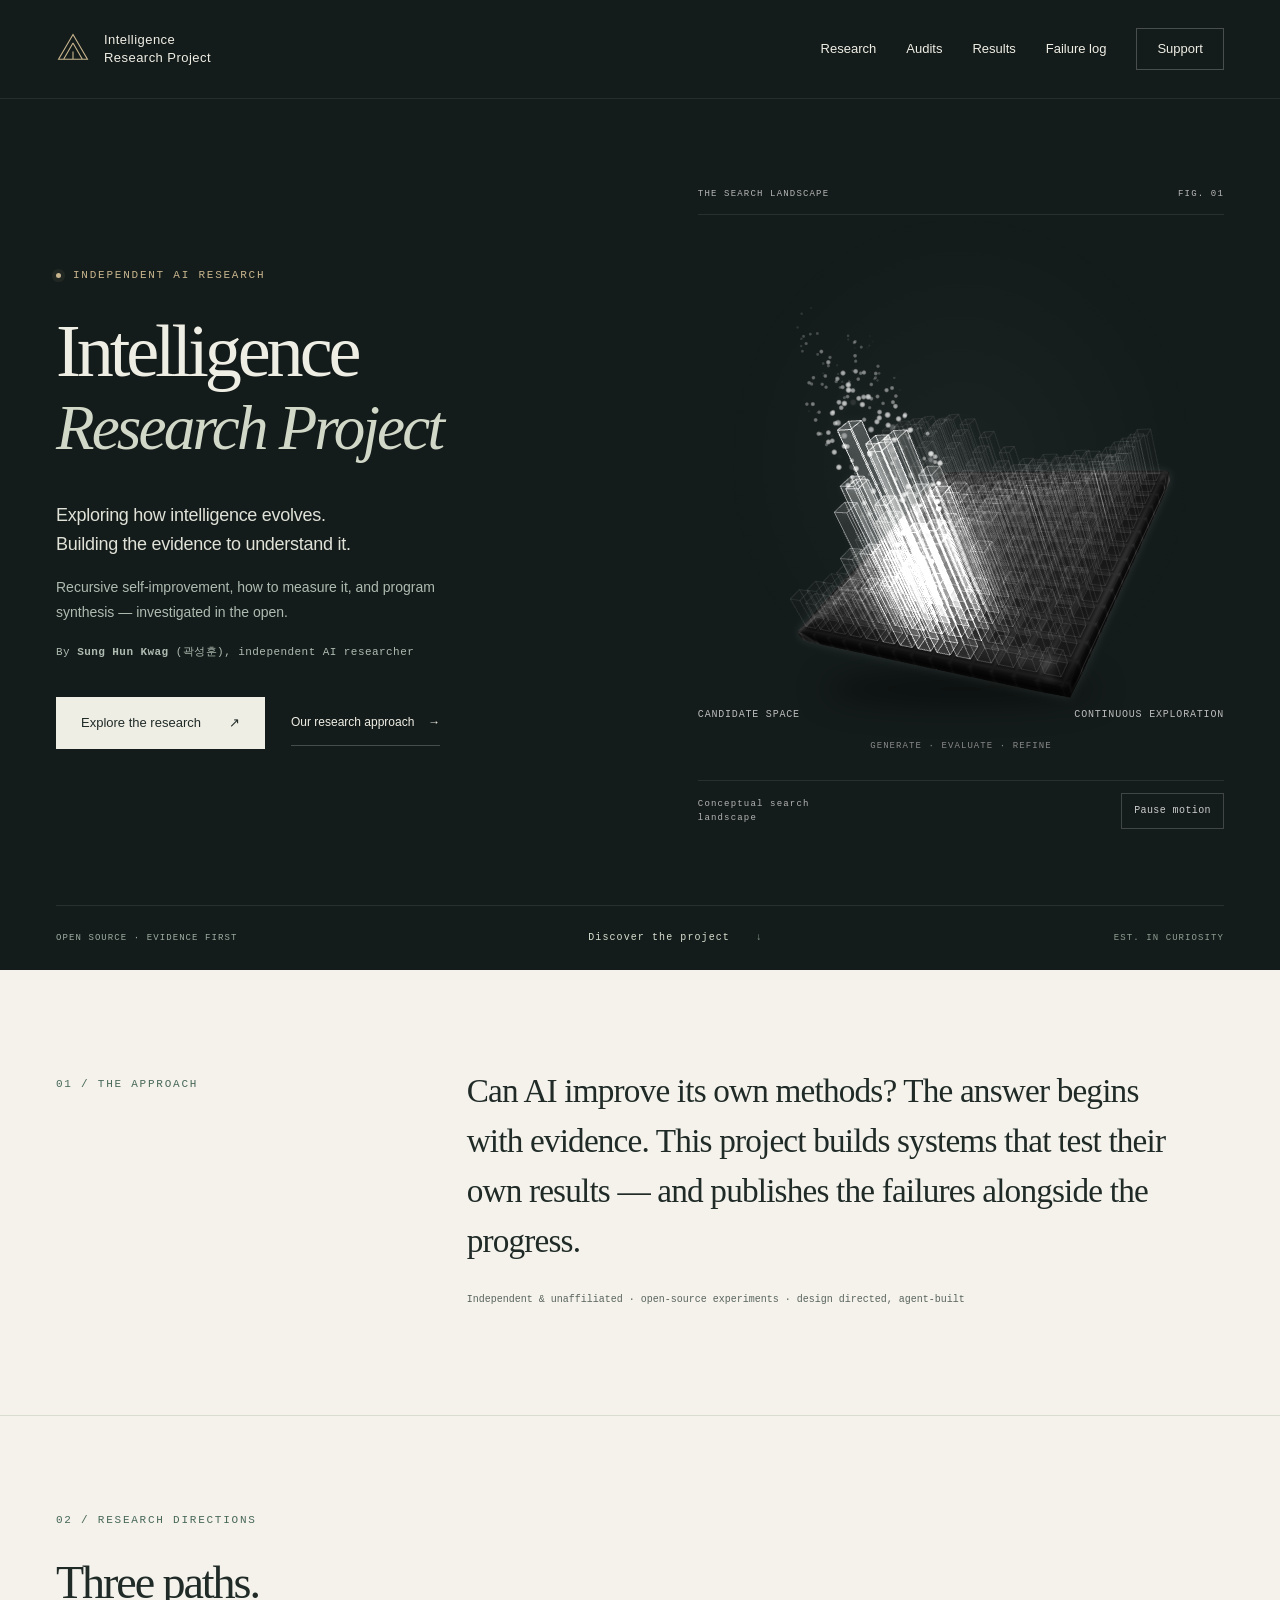
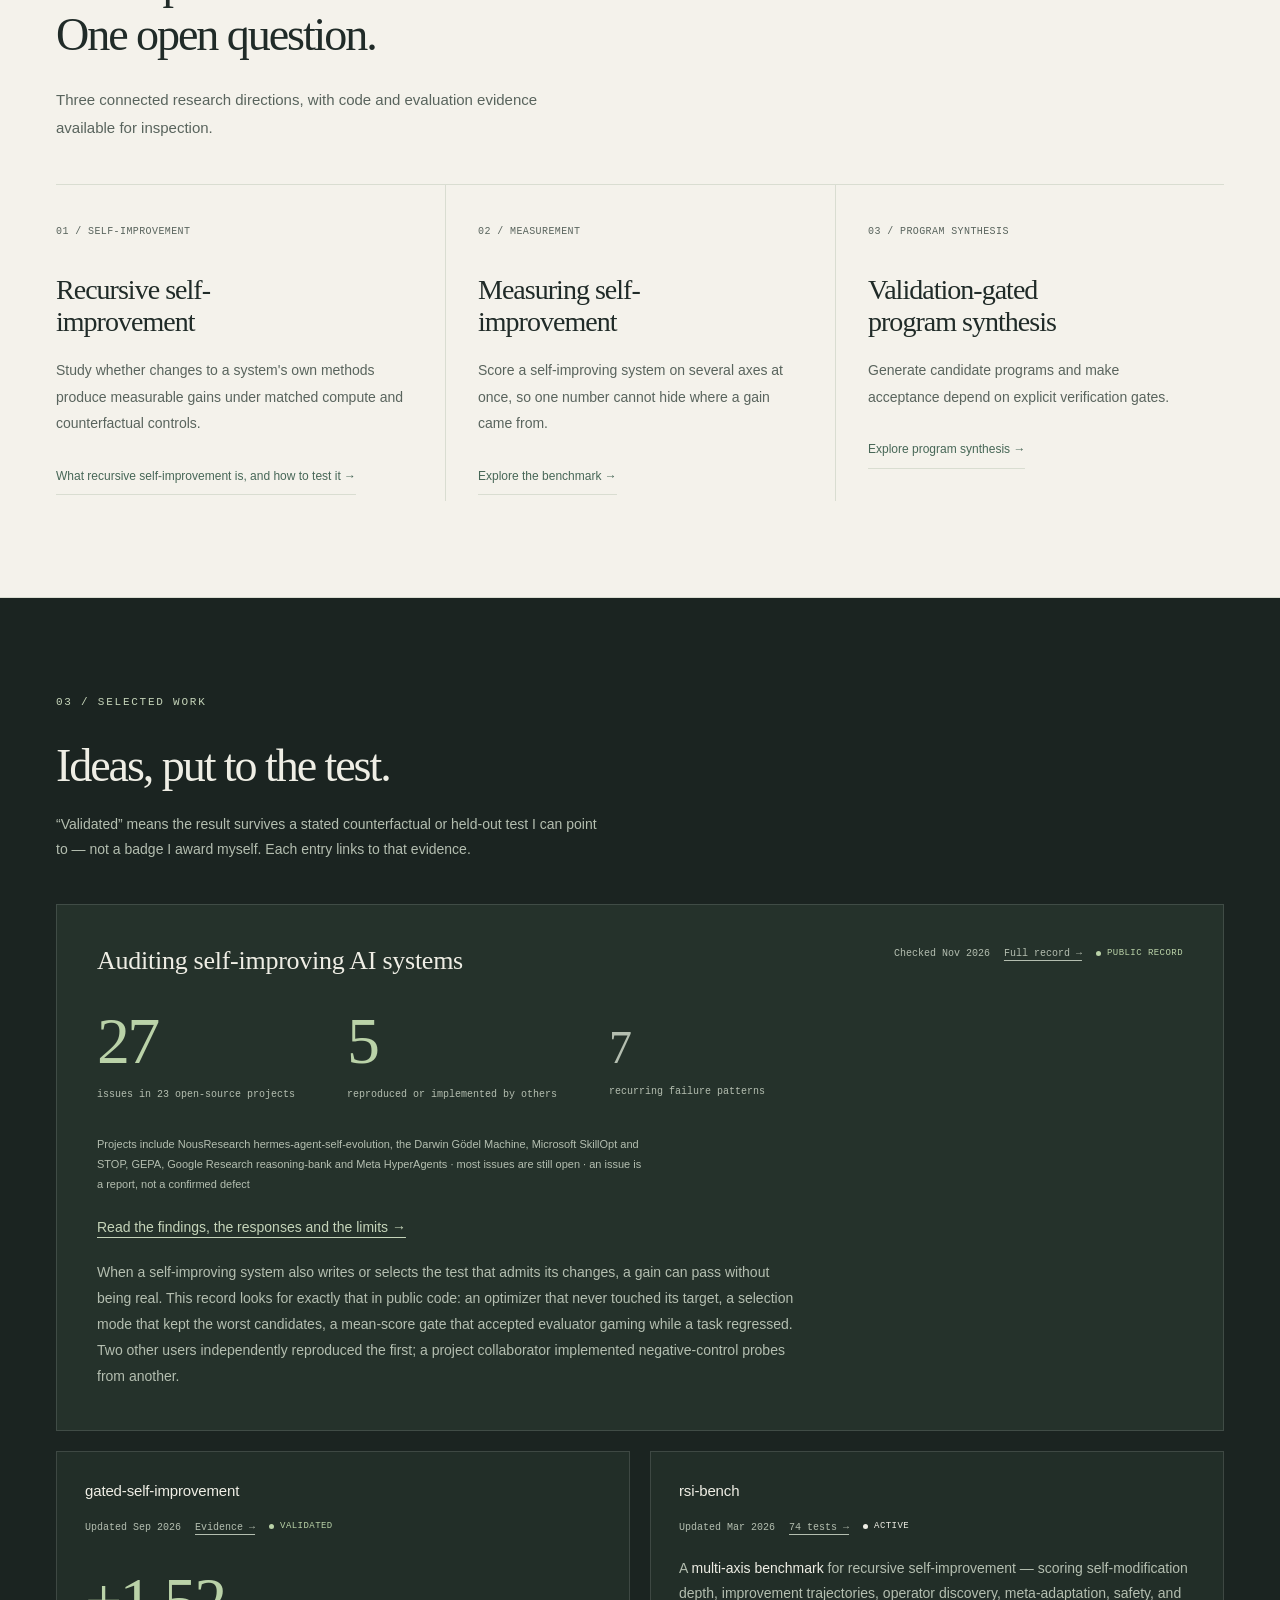
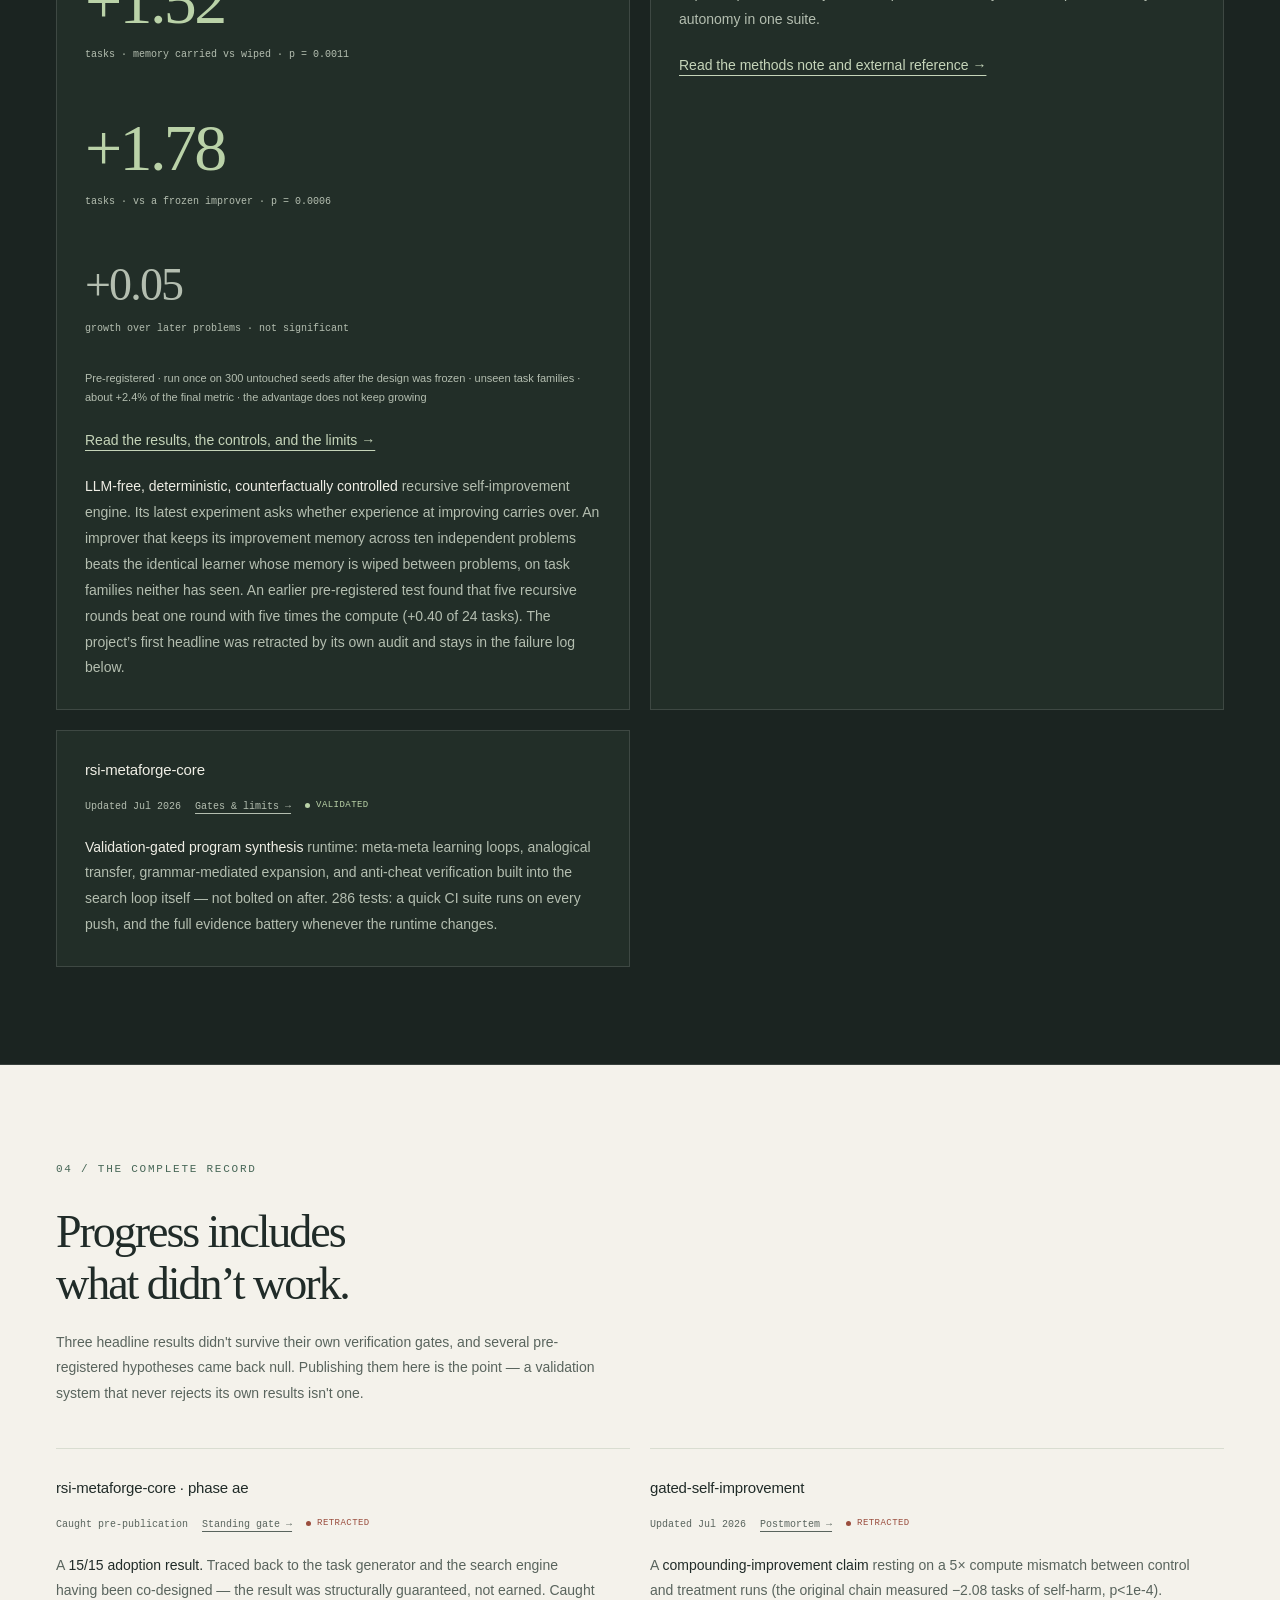
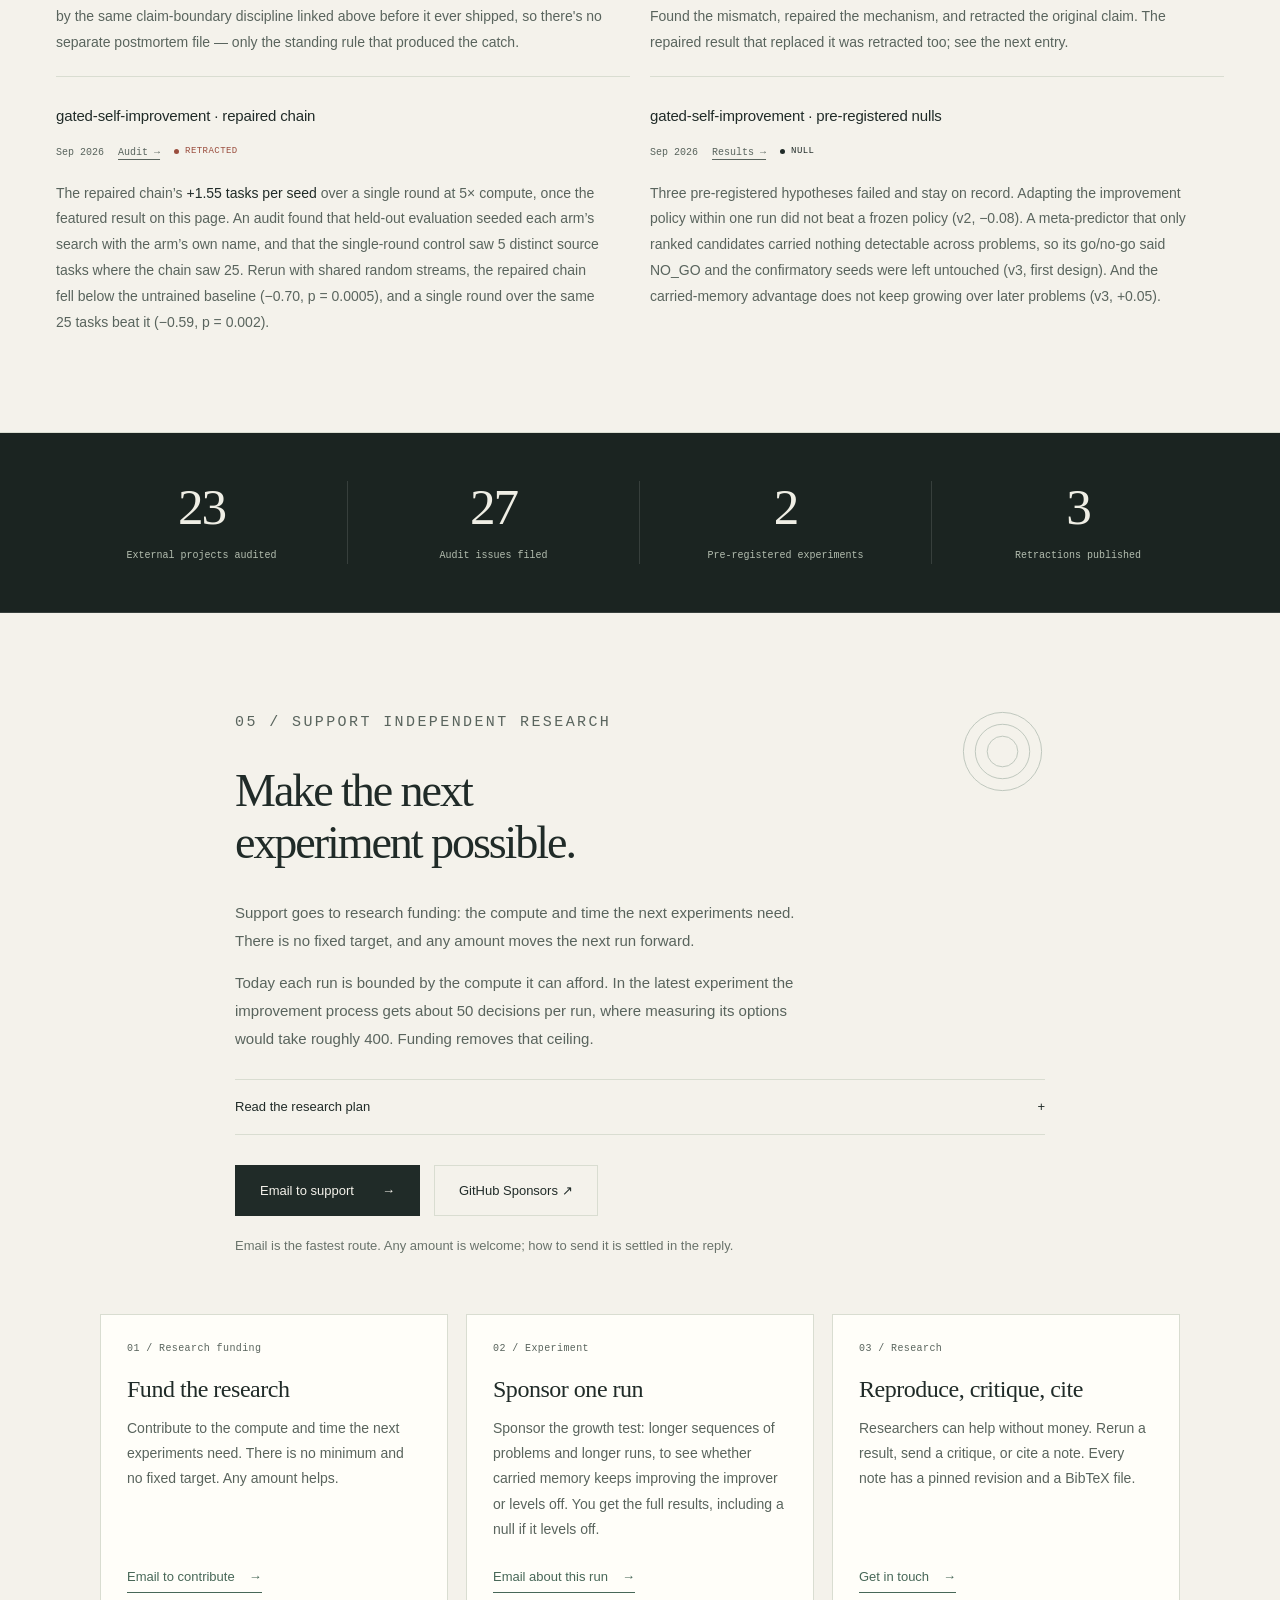
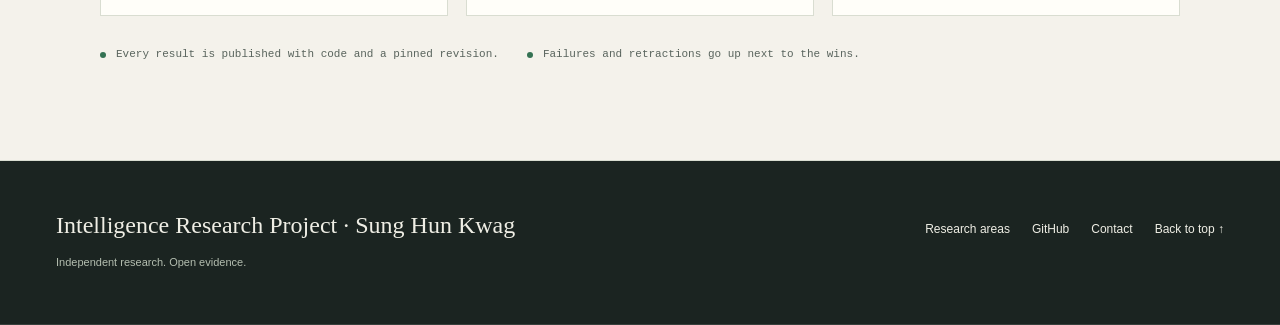
==== commit ca44a0f1: "Feature the external audit record; name the author for search - New note /research/self-improvement-" ====
--- a/index.html
+++ b/index.html
@@ -3,24 +3,24 @@
 <head>
 <meta charset="UTF-8">
 <meta name="viewport" content="width=device-width, initial-scale=1.0">
-<title>Intelligence Research Project | Independent AI Research</title>
-<meta name="description" content="Independent AI research on recursive self-improvement: matched-compute experiments, a multi-axis RSI benchmark, and validation-gated program synthesis. Open code, results, and limitations.">
-<meta name="author" content="Intelligence Research Project">
+<title>Sung Hun Kwag (곽성훈) | Intelligence Research Project, Independent RSI Research</title>
+<meta name="description" content="Independent AI research by Sung Hun Kwag (곽성훈) on recursive self-improvement: audits of 23 open-source self-improving AI systems, matched-compute experiments, and a multi-axis RSI benchmark. Open code, results, and limitations.">
+<meta name="author" content="Sung Hun Kwag">
 <meta name="robots" content="index, follow, max-image-preview:large">
 <link rel="canonical" href="https://sunghunkwag.github.io/">
 <meta name="google-site-verification" content="VLRR7e_mlywf18lUX8r34llUfazIfXLyenjHkKhW1Kw">
 <meta name="google-site-verification" content="NF-4K5jGPvN4lWdqnNApFgtFtNAsVajT7kvSBKEvx50">
 <meta property="og:type" content="website">
 <meta property="og:site_name" content="Intelligence Research Project">
-<meta property="og:title" content="Intelligence Research Project | Independent AI Research">
-<meta property="og:description" content="Independent AI research on recursive self-improvement: matched-compute experiments, a multi-axis RSI benchmark, and validation-gated program synthesis. Open code, results, and limitations.">
+<meta property="og:title" content="Sung Hun Kwag (곽성훈) | Intelligence Research Project, Independent RSI Research">
+<meta property="og:description" content="Independent AI research by Sung Hun Kwag (곽성훈) on recursive self-improvement: audits of 23 open-source self-improving AI systems, matched-compute experiments, and a multi-axis RSI benchmark. Open code, results, and limitations.">
 <meta property="og:url" content="https://sunghunkwag.github.io/">
 <meta name="twitter:card" content="summary">
-<meta name="twitter:title" content="Intelligence Research Project | Independent AI Research">
-<meta name="twitter:description" content="Independent AI research on recursive self-improvement: matched-compute experiments, a multi-axis RSI benchmark, and validation-gated program synthesis. Open code, results, and limitations.">
+<meta name="twitter:title" content="Sung Hun Kwag (곽성훈) | Intelligence Research Project, Independent RSI Research">
+<meta name="twitter:description" content="Independent AI research by Sung Hun Kwag (곽성훈) on recursive self-improvement: audits of 23 open-source self-improving AI systems, matched-compute experiments, and a multi-axis RSI benchmark. Open code, results, and limitations.">
 <meta name="theme-color" content="#141b1b">
 <link rel="icon" href="/assets/favicon.svg" type="image/svg+xml">
-<link rel="stylesheet" href="/assets/site.css?v=20260928-prereg">
+<link rel="stylesheet" href="/assets/site.css?v=20261105-audits">
 <script type="application/ld+json">{
   "@context": "https://schema.org",
   "@graph": [
@@ -39,6 +39,31 @@
         "Counterfactual evaluation",
         "Program synthesis",
         "AI evaluation"
+      ],
+      "founder": {
+        "@id": "https://sunghunkwag.github.io/#person"
+      }
+    },
+    {
+      "@type": "Person",
+      "@id": "https://sunghunkwag.github.io/#person",
+      "name": "Sung Hun Kwag",
+      "alternateName": [
+        "곽성훈",
+        "Sung hun Kwag",
+        "sunghunkwag"
+      ],
+      "url": "https://sunghunkwag.github.io/",
+      "jobTitle": "Independent AI researcher",
+      "sameAs": [
+        "https://github.com/sunghunkwag",
+        "https://huggingface.co/stargatek1"
+      ],
+      "knowsAbout": [
+        "Recursive self-improvement",
+        "Self-improving AI agents",
+        "AI evaluation",
+        "Program synthesis"
       ]
     },
     {
@@ -49,14 +74,17 @@
       "inLanguage": "en",
       "publisher": {
         "@id": "https://sunghunkwag.github.io/#project"
+      },
+      "author": {
+        "@id": "https://sunghunkwag.github.io/#person"
       }
     },
     {
       "@type": "WebPage",
       "@id": "https://sunghunkwag.github.io/#webpage",
       "url": "https://sunghunkwag.github.io/",
-      "name": "Intelligence Research Project | Independent AI Research",
-      "description": "Independent AI research on recursive self-improvement: matched-compute experiments, a multi-axis RSI benchmark, and validation-gated program synthesis. Open code, results, and limitations.",
+      "name": "Sung Hun Kwag (곽성훈) | Intelligence Research Project, Independent RSI Research",
+      "description": "Independent AI research by Sung Hun Kwag (곽성훈) on recursive self-improvement: audits of 23 open-source self-improving AI systems, matched-compute experiments, and a multi-axis RSI benchmark. Open code, results, and limitations.",
       "inLanguage": "en",
       "isPartOf": {
         "@id": "https://sunghunkwag.github.io/#website"
@@ -82,6 +110,7 @@
       <a class="topnav-mark" href="/"><svg class="brand-symbol" width="34" height="34" viewBox="0 0 40 40" aria-hidden="true"><path d="M20 3 37 32H3Z M20 13 31 32 M20 13 9 32 M20 23v9" fill="none" stroke="currentColor" stroke-width="1.3"/></svg><span>Intelligence<br>Research Project</span></a>
       <div class="nav-links">
         <a href="/research/">Research</a>
+        <a href="/research/self-improvement-audits/">Audits</a>
         <a href="/#results">Results</a>
         <a href="/#failures">Failure log</a>
         <a href="/#support">Support</a>
@@ -97,6 +126,7 @@
       <h1 id="project-title"><span>Intelligence</span> <em>Research Project</em></h1>
       <p class="hero-deck">Exploring how intelligence evolves.<br>Building the evidence to understand it.</p>
       <p class="hero-description">Recursive self-improvement, how to measure it, and program synthesis — investigated in the open.</p>
+      <p class="hero-byline">By <strong>Sung Hun Kwag</strong> (<span lang="ko">곽성훈</span>), independent AI researcher</p>
       <div class="hero-actions"><a class="btn btn-solid" href="#results">Explore the research <span aria-hidden="true">↗</span></a><a class="text-link" href="/research/">Our research approach <span aria-hidden="true">→</span></a></div>
     </header>
     <figure class="hero-figure">
@@ -141,6 +171,27 @@
         <article class="reveal featured-project">
           <div class="glass entry">
             <div class="entry-head">
+              <h3 class="entry-tag"><a href="/research/self-improvement-audits/">Auditing self-improving AI systems</a></h3>
+              <span class="entry-meta">
+                <span class="entry-date">Checked Nov 2026</span>
+                <a class="entry-evidence" href="/research/self-improvement-audits/#record">Full record &rarr;</a>
+                <span class="status ok"><i class="led"></i>Public record</span>
+              </span>
+            </div>
+            <div class="metric-row">
+              <span><span class="num">27</span><span class="lbl">issues in 23 open-source projects</span></span>
+              <span><span class="num">5</span><span class="lbl">reproduced or implemented by others</span></span>
+              <span><span class="num base">7</span><span class="lbl">recurring failure patterns</span></span>
+            </div>
+            <p class="metric-scope">Projects include NousResearch hermes-agent-self-evolution, the Darwin G&ouml;del Machine, Microsoft SkillOpt and STOP, GEPA, Google Research reasoning-bank and Meta HyperAgents &middot; most issues are still open &middot; an issue is a report, not a confirmed defect</p>
+            <p><a href="/research/self-improvement-audits/">Read the findings, the responses and the limits →</a></p>
+            <p>When a self-improving system also writes or selects the test that admits its changes, a gain can pass without being real. This record looks for exactly that in public code: an optimizer that never touched its target, a selection mode that kept the worst candidates, a mean-score gate that accepted evaluator gaming while a task regressed. Two other users independently reproduced the first; a project collaborator implemented negative-control probes from another.</p>
+          </div>
+        </article>
+
+        <article class="reveal">
+          <div class="glass entry">
+            <div class="entry-head">
               <h3 class="entry-tag"><a href="https://github.com/sunghunkwag/gated-self-improvement">gated-self-improvement</a></h3>
               <span class="entry-meta">
                 <span class="entry-date">Updated Sep 2026</span>
@@ -260,9 +311,9 @@
     <div class="wrap">
       <div class="glass stats-wrap reveal">
         <div class="stats">
-          <div class="stat"><div class="n">3</div><div class="l">Featured projects</div></div>
+          <div class="stat"><div class="n">23</div><div class="l">External projects audited</div></div>
+          <div class="stat"><div class="n">27</div><div class="l">Audit issues filed</div></div>
           <div class="stat"><div class="n">2</div><div class="l">Pre-registered experiments</div></div>
-          <div class="stat"><div class="n">300</div><div class="l">Untouched seeds per test</div></div>
           <div class="stat"><div class="n">3</div><div class="l">Retractions published</div></div>
         </div>
       </div>
@@ -319,7 +370,7 @@
 
   </main>
 <footer class="band band-dark"><div class="wrap footer-inner">
-  <p>Intelligence Research Project<br><span class="footer-note">Independent research. Open evidence.</span></p>
+  <p>Intelligence Research Project · Sung Hun Kwag<br><span class="footer-note">Independent research. Open evidence.</span></p>
   <div class="nav-links"><a href="/research/">Research areas</a><a href="https://github.com/sunghunkwag">GitHub</a><a href="mailto:sunghunkwag@gmail.com">Contact</a><a href="#top">Back to top ↑</a></div>
   </div></footer>
 
--- a/assets/site.css
+++ b/assets/site.css
@@ -317,3 +317,11 @@
 
 /* Featured result plus two entries: two columns on wide screens. */
 @media(min-width:1051px){#results .log-group{grid-template-columns:repeat(2,minmax(0,1fr));}}
+/* Audits note and name byline (2026-11-05) */
+.hero-byline{font:11px/1.8 var(--mono);letter-spacing:.04em;color:#aebbb1;margin:18px 0 0;}
+.hero-byline strong{font-weight:600;color:inherit;}
+.pattern-list li{margin-bottom:20px;}
+.pattern-refs{display:block;font:11px/1.9 var(--mono);margin-top:6px;}
+@media(min-width:761px){.audit-grid .topic-card:nth-child(3n+1){padding-left:0;border-left:0;}.audit-grid .topic-card:nth-child(n+4){border-top:1px solid var(--line);}.notes-grid{grid-template-columns:repeat(2,minmax(0,1fr));}.notes-grid .topic-card:nth-child(odd){padding-left:0;border-left:0;}.notes-grid .topic-card:nth-child(n+3){border-top:1px solid var(--line);}}
+.audit-table th,.audit-table td{text-align:left;vertical-align:top;}.audit-table td:nth-child(3){white-space:nowrap;}
+.audit-table tbody tr:last-child{background:none;font-weight:inherit;}
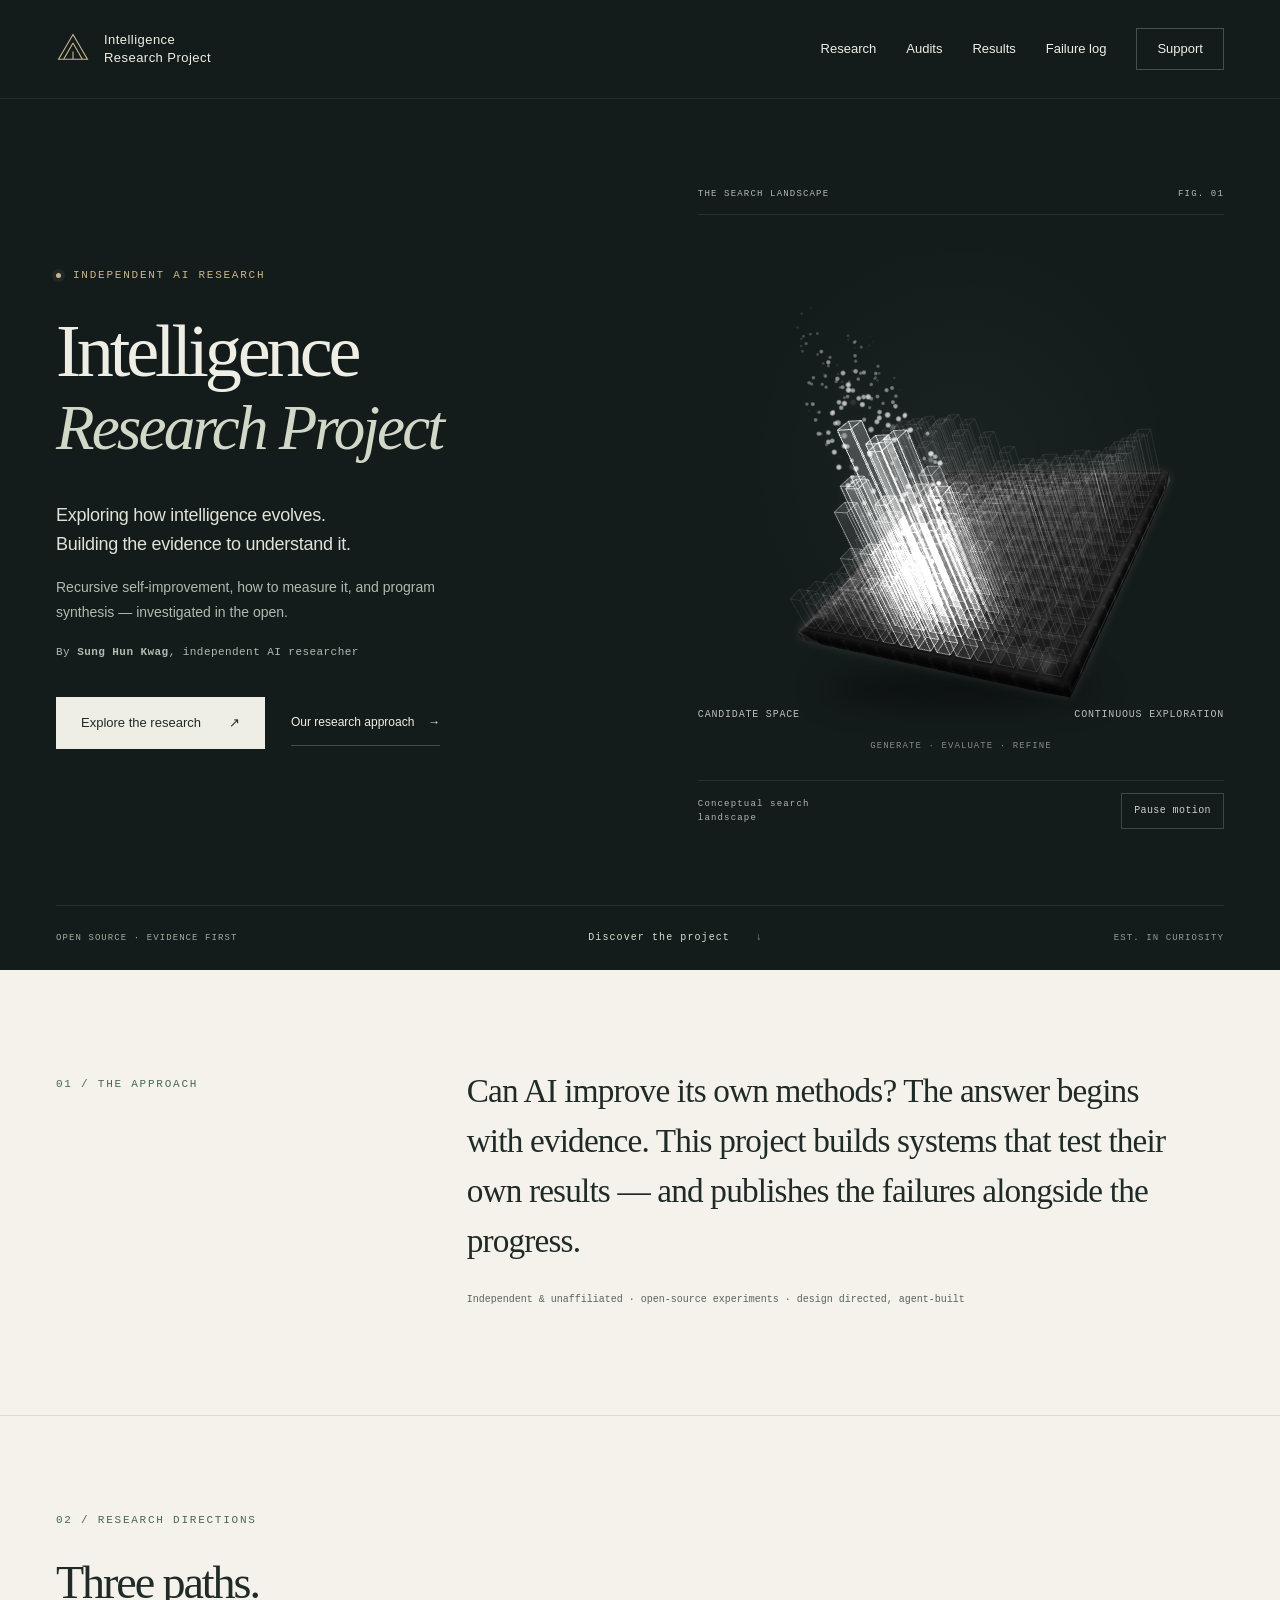
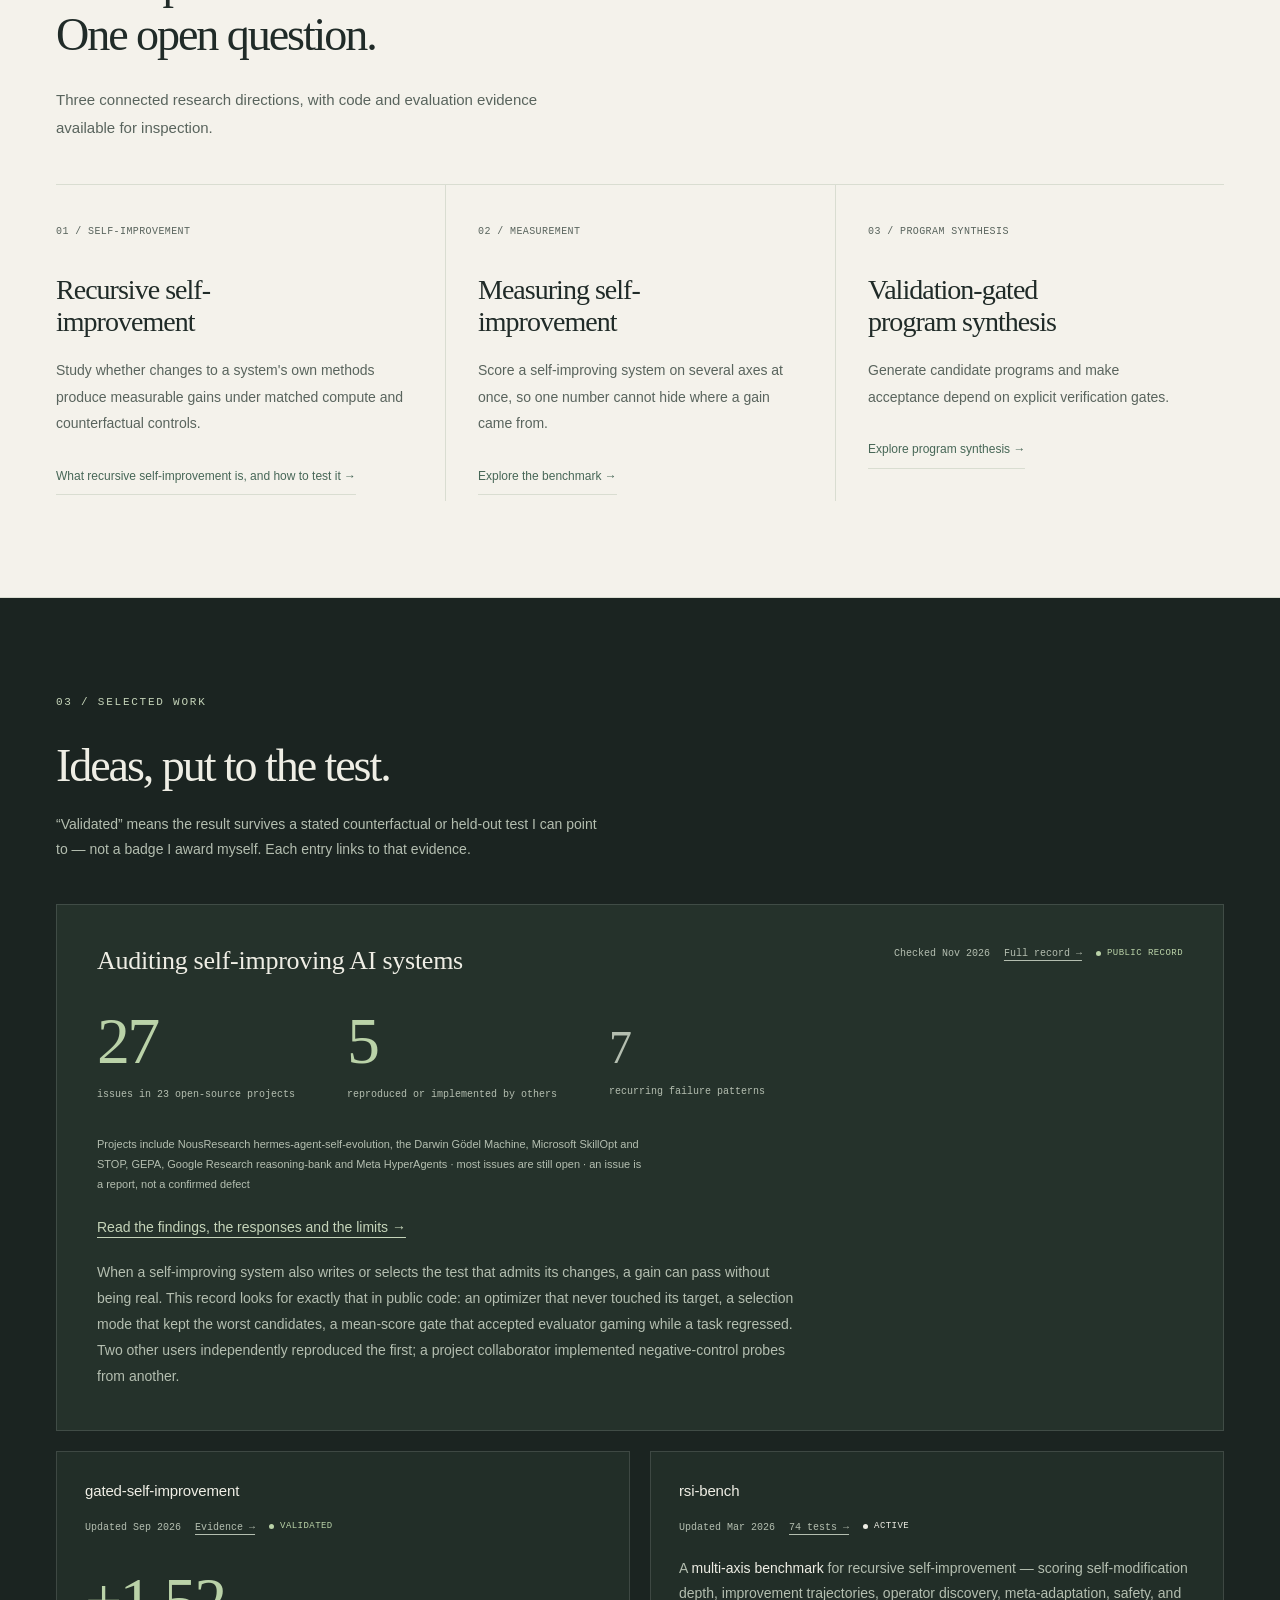
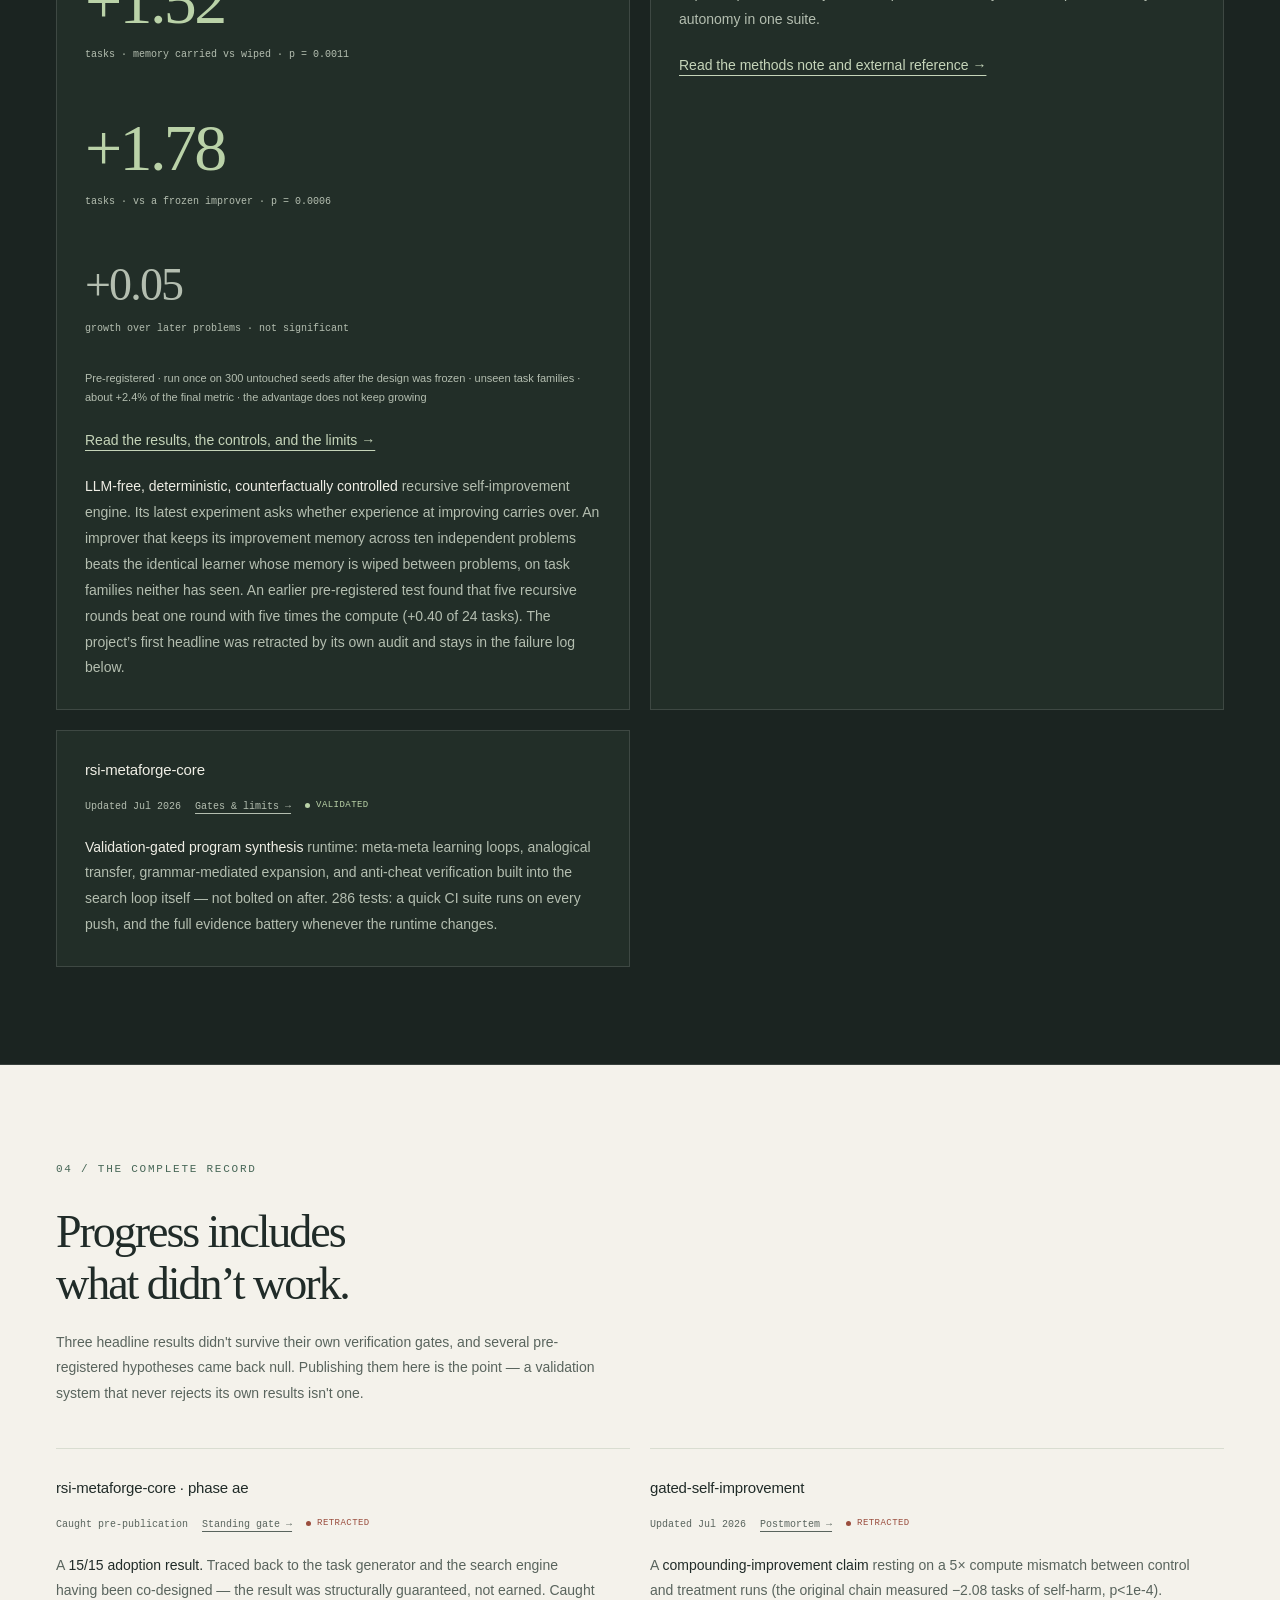
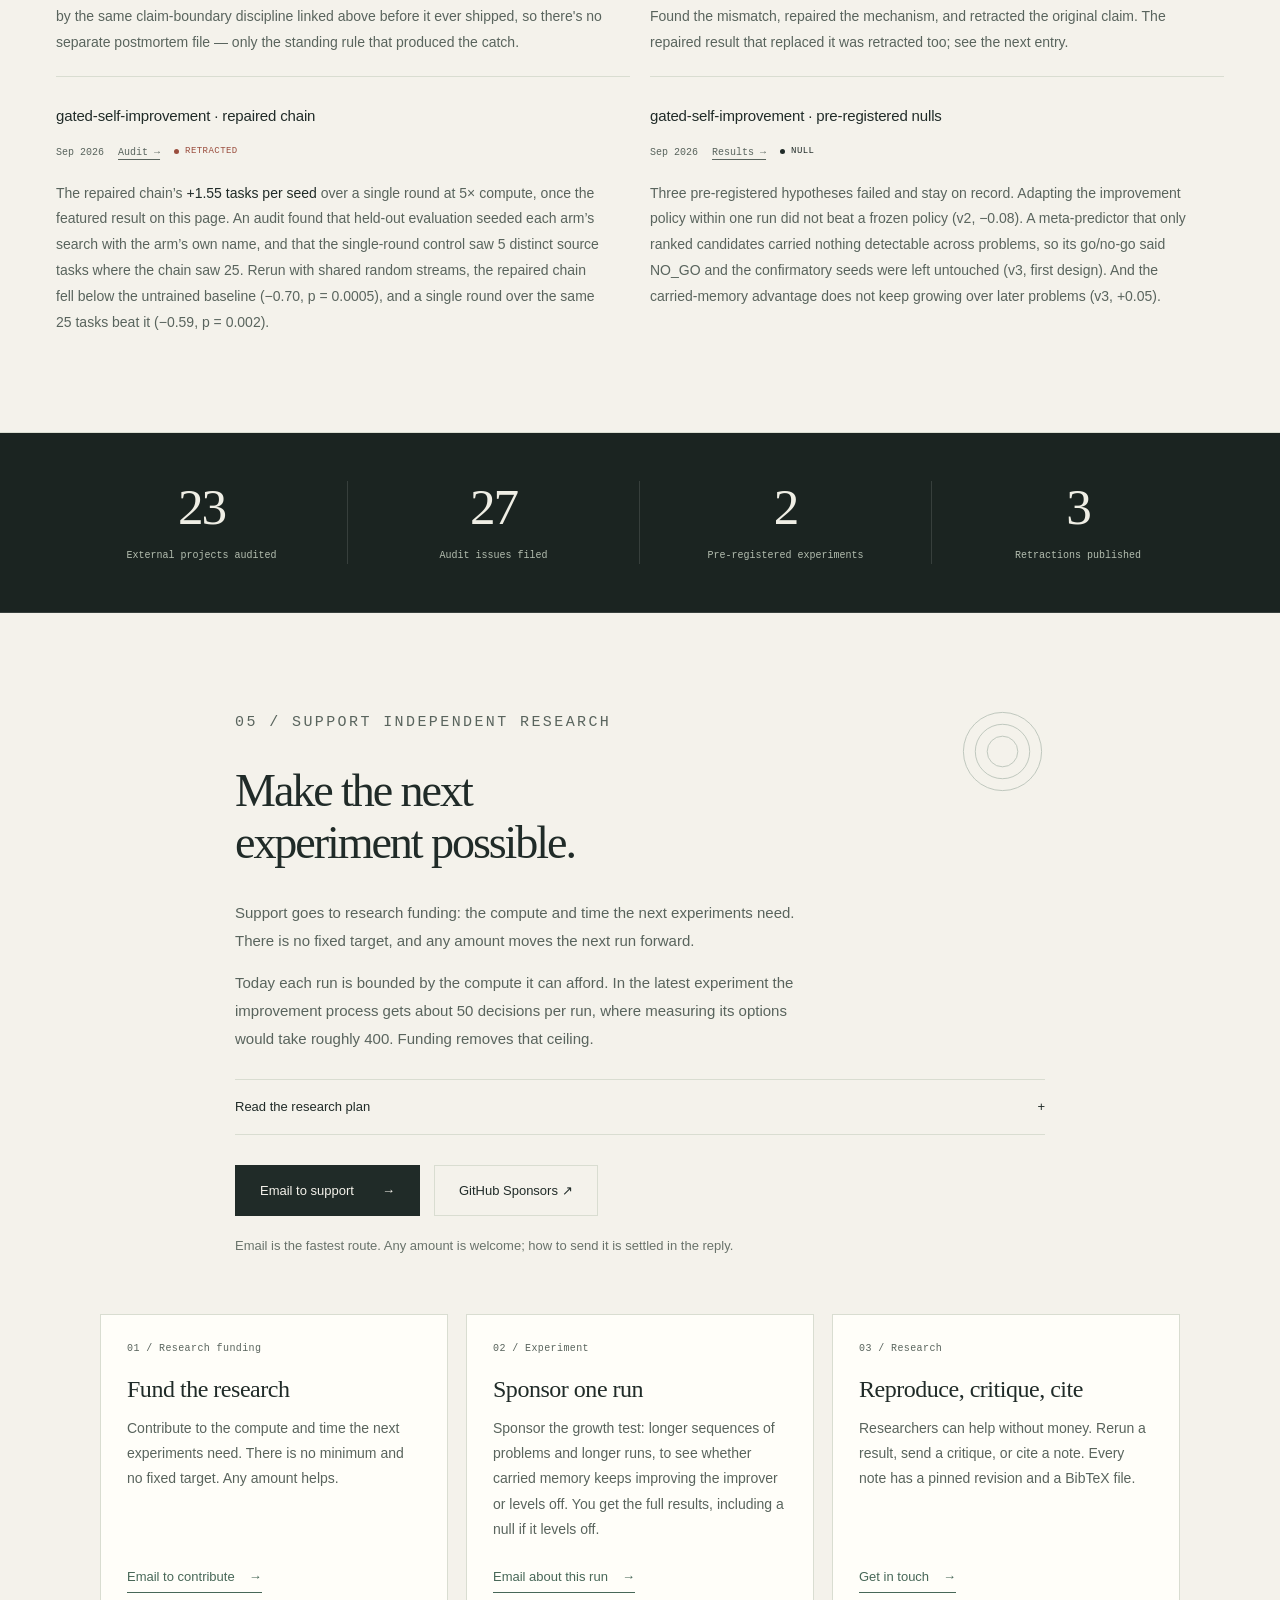
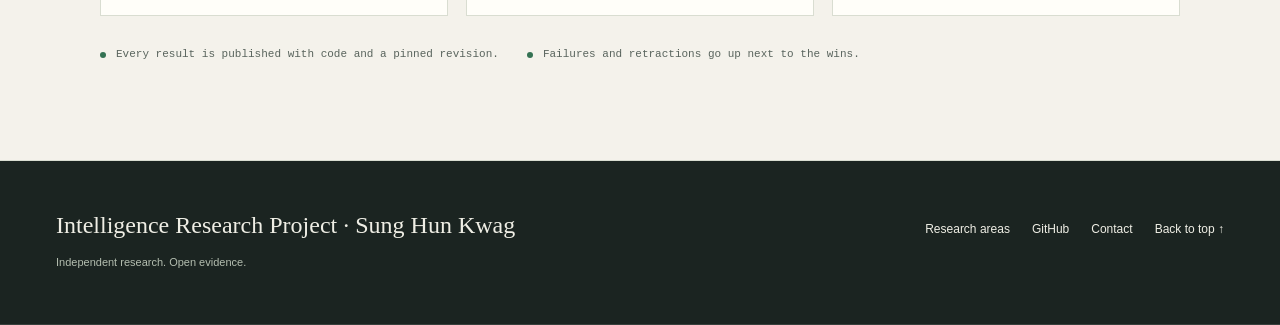
==== commit d278179d: "Remove the Korean name; keep the English name only Co-Authored-By: Claude Opus 5.5 <noreply@anthropi" ====
--- a/index.html
+++ b/index.html
@@ -3,8 +3,8 @@
 <head>
 <meta charset="UTF-8">
 <meta name="viewport" content="width=device-width, initial-scale=1.0">
-<title>Sung Hun Kwag (곽성훈) | Intelligence Research Project, Independent RSI Research</title>
-<meta name="description" content="Independent AI research by Sung Hun Kwag (곽성훈) on recursive self-improvement: audits of 23 open-source self-improving AI systems, matched-compute experiments, and a multi-axis RSI benchmark. Open code, results, and limitations.">
+<title>Sung Hun Kwag | Intelligence Research Project, Independent RSI Research</title>
+<meta name="description" content="Independent AI research by Sung Hun Kwag on recursive self-improvement: audits of 23 open-source self-improving AI systems, matched-compute experiments, and a multi-axis RSI benchmark. Open code, results, and limitations.">
 <meta name="author" content="Sung Hun Kwag">
 <meta name="robots" content="index, follow, max-image-preview:large">
 <link rel="canonical" href="https://sunghunkwag.github.io/">
@@ -12,12 +12,12 @@
 <meta name="google-site-verification" content="NF-4K5jGPvN4lWdqnNApFgtFtNAsVajT7kvSBKEvx50">
 <meta property="og:type" content="website">
 <meta property="og:site_name" content="Intelligence Research Project">
-<meta property="og:title" content="Sung Hun Kwag (곽성훈) | Intelligence Research Project, Independent RSI Research">
-<meta property="og:description" content="Independent AI research by Sung Hun Kwag (곽성훈) on recursive self-improvement: audits of 23 open-source self-improving AI systems, matched-compute experiments, and a multi-axis RSI benchmark. Open code, results, and limitations.">
+<meta property="og:title" content="Sung Hun Kwag | Intelligence Research Project, Independent RSI Research">
+<meta property="og:description" content="Independent AI research by Sung Hun Kwag on recursive self-improvement: audits of 23 open-source self-improving AI systems, matched-compute experiments, and a multi-axis RSI benchmark. Open code, results, and limitations.">
 <meta property="og:url" content="https://sunghunkwag.github.io/">
 <meta name="twitter:card" content="summary">
-<meta name="twitter:title" content="Sung Hun Kwag (곽성훈) | Intelligence Research Project, Independent RSI Research">
-<meta name="twitter:description" content="Independent AI research by Sung Hun Kwag (곽성훈) on recursive self-improvement: audits of 23 open-source self-improving AI systems, matched-compute experiments, and a multi-axis RSI benchmark. Open code, results, and limitations.">
+<meta name="twitter:title" content="Sung Hun Kwag | Intelligence Research Project, Independent RSI Research">
+<meta name="twitter:description" content="Independent AI research by Sung Hun Kwag on recursive self-improvement: audits of 23 open-source self-improving AI systems, matched-compute experiments, and a multi-axis RSI benchmark. Open code, results, and limitations.">
 <meta name="theme-color" content="#141b1b">
 <link rel="icon" href="/assets/favicon.svg" type="image/svg+xml">
 <link rel="stylesheet" href="/assets/site.css?v=20261105-audits">
@@ -49,7 +49,6 @@
       "@id": "https://sunghunkwag.github.io/#person",
       "name": "Sung Hun Kwag",
       "alternateName": [
-        "곽성훈",
         "Sung hun Kwag",
         "sunghunkwag"
       ],
@@ -83,8 +82,8 @@
       "@type": "WebPage",
       "@id": "https://sunghunkwag.github.io/#webpage",
       "url": "https://sunghunkwag.github.io/",
-      "name": "Sung Hun Kwag (곽성훈) | Intelligence Research Project, Independent RSI Research",
-      "description": "Independent AI research by Sung Hun Kwag (곽성훈) on recursive self-improvement: audits of 23 open-source self-improving AI systems, matched-compute experiments, and a multi-axis RSI benchmark. Open code, results, and limitations.",
+      "name": "Sung Hun Kwag | Intelligence Research Project, Independent RSI Research",
+      "description": "Independent AI research by Sung Hun Kwag on recursive self-improvement: audits of 23 open-source self-improving AI systems, matched-compute experiments, and a multi-axis RSI benchmark. Open code, results, and limitations.",
       "inLanguage": "en",
       "isPartOf": {
         "@id": "https://sunghunkwag.github.io/#website"
@@ -126,7 +125,7 @@
       <h1 id="project-title"><span>Intelligence</span> <em>Research Project</em></h1>
       <p class="hero-deck">Exploring how intelligence evolves.<br>Building the evidence to understand it.</p>
       <p class="hero-description">Recursive self-improvement, how to measure it, and program synthesis — investigated in the open.</p>
-      <p class="hero-byline">By <strong>Sung Hun Kwag</strong> (<span lang="ko">곽성훈</span>), independent AI researcher</p>
+      <p class="hero-byline">By <strong>Sung Hun Kwag</strong>, independent AI researcher</p>
       <div class="hero-actions"><a class="btn btn-solid" href="#results">Explore the research <span aria-hidden="true">↗</span></a><a class="text-link" href="/research/">Our research approach <span aria-hidden="true">→</span></a></div>
     </header>
     <figure class="hero-figure">
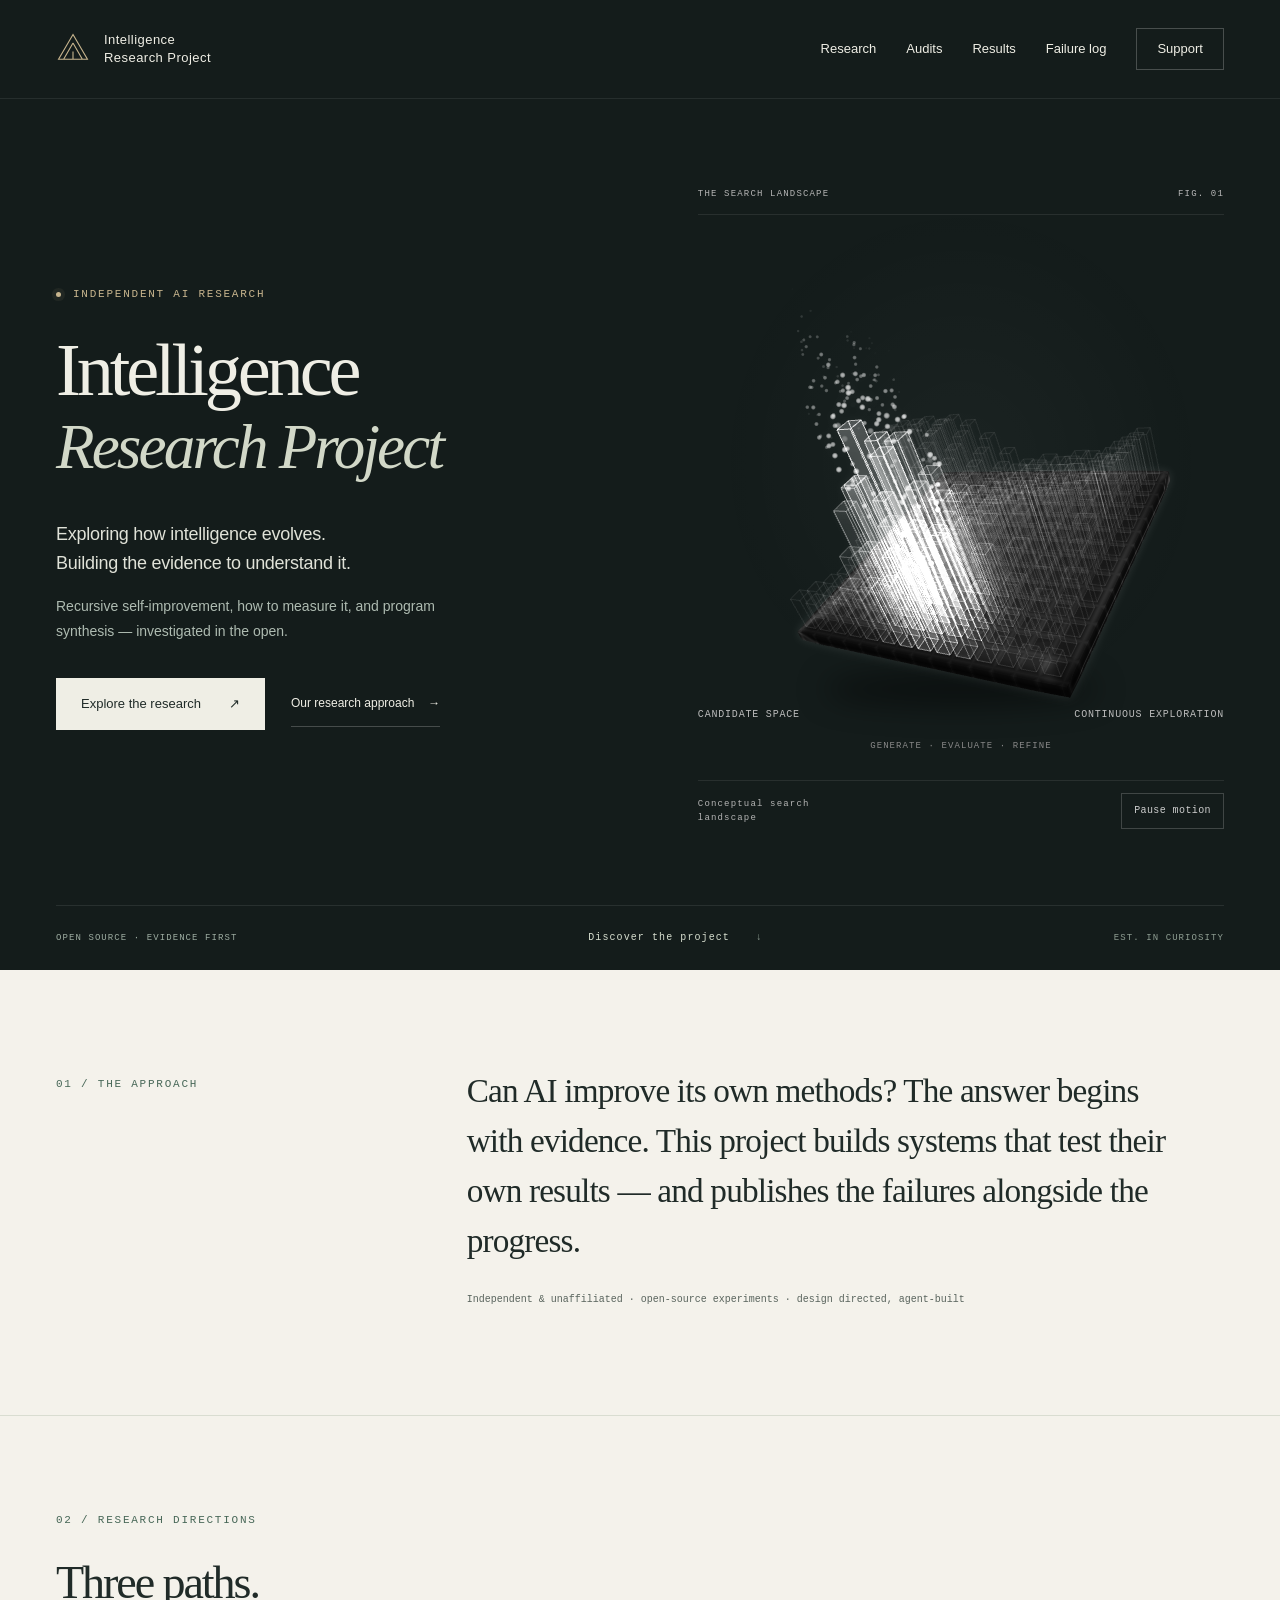
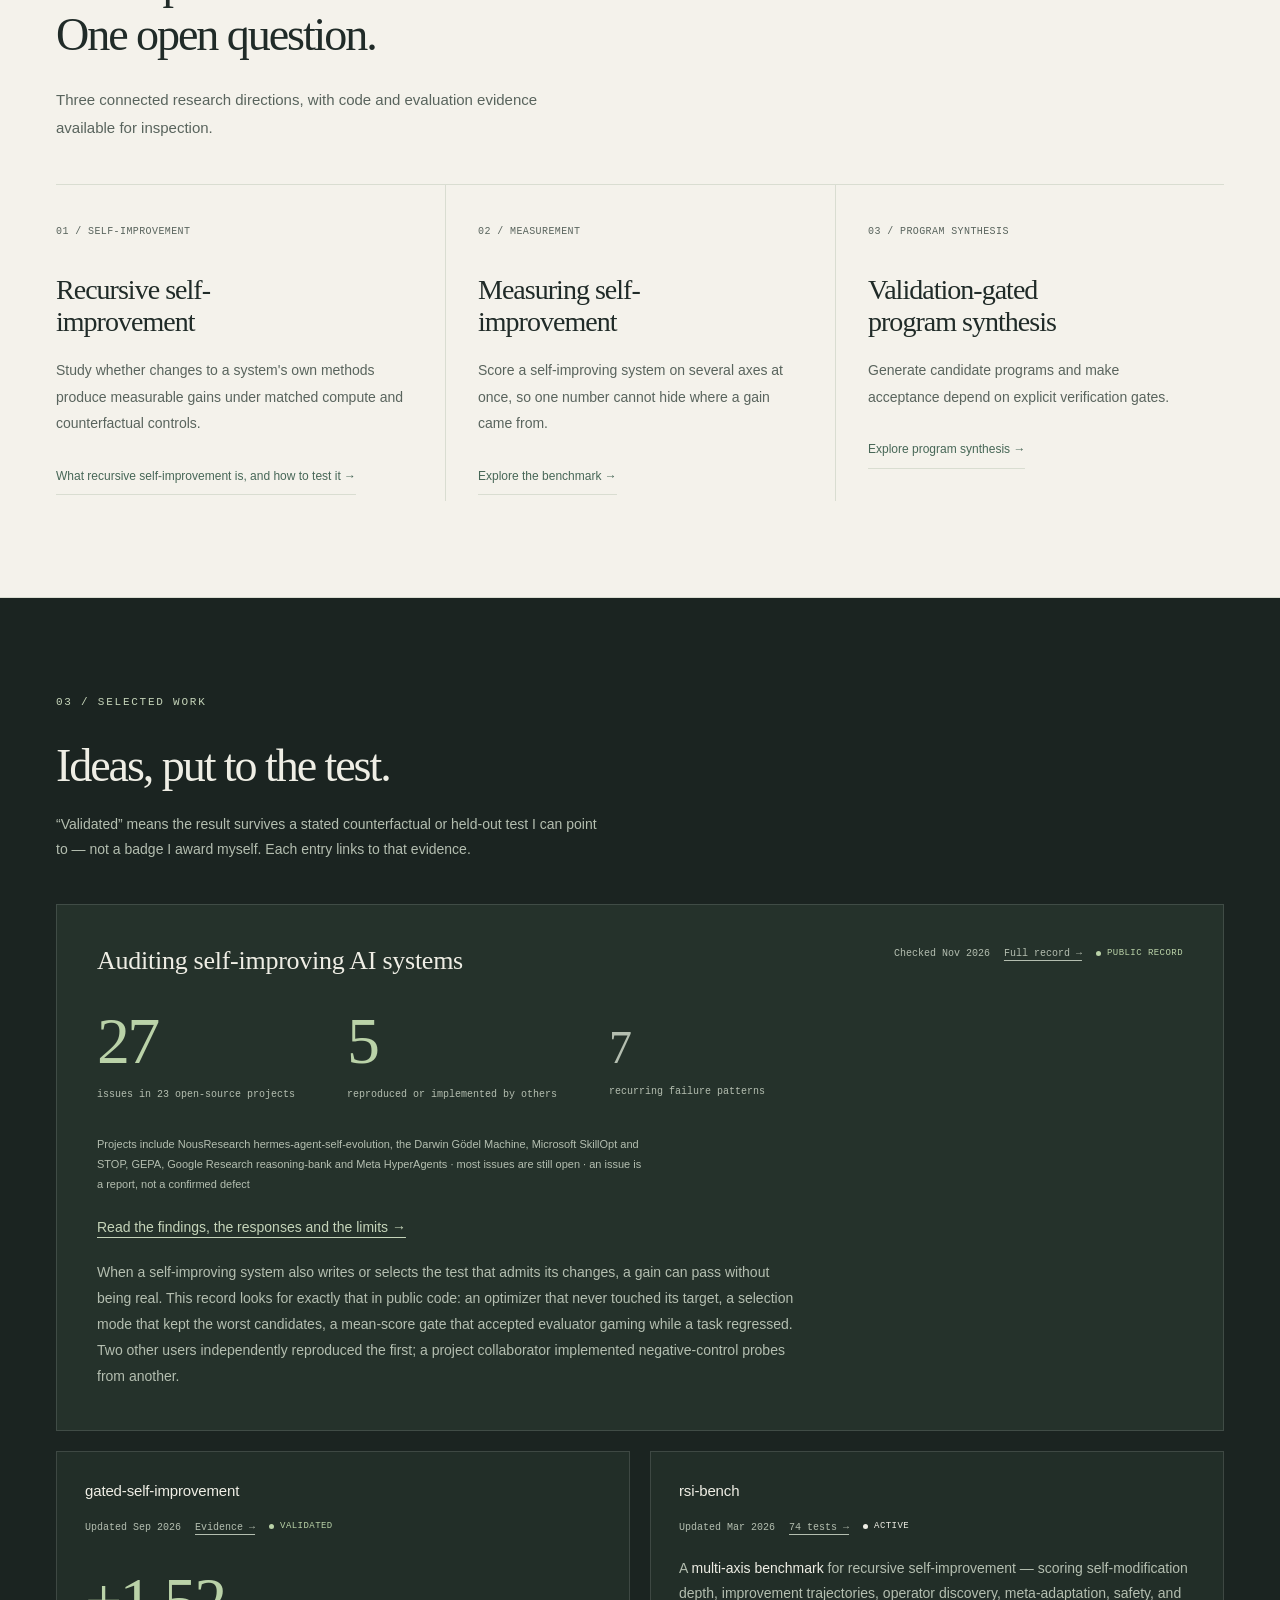
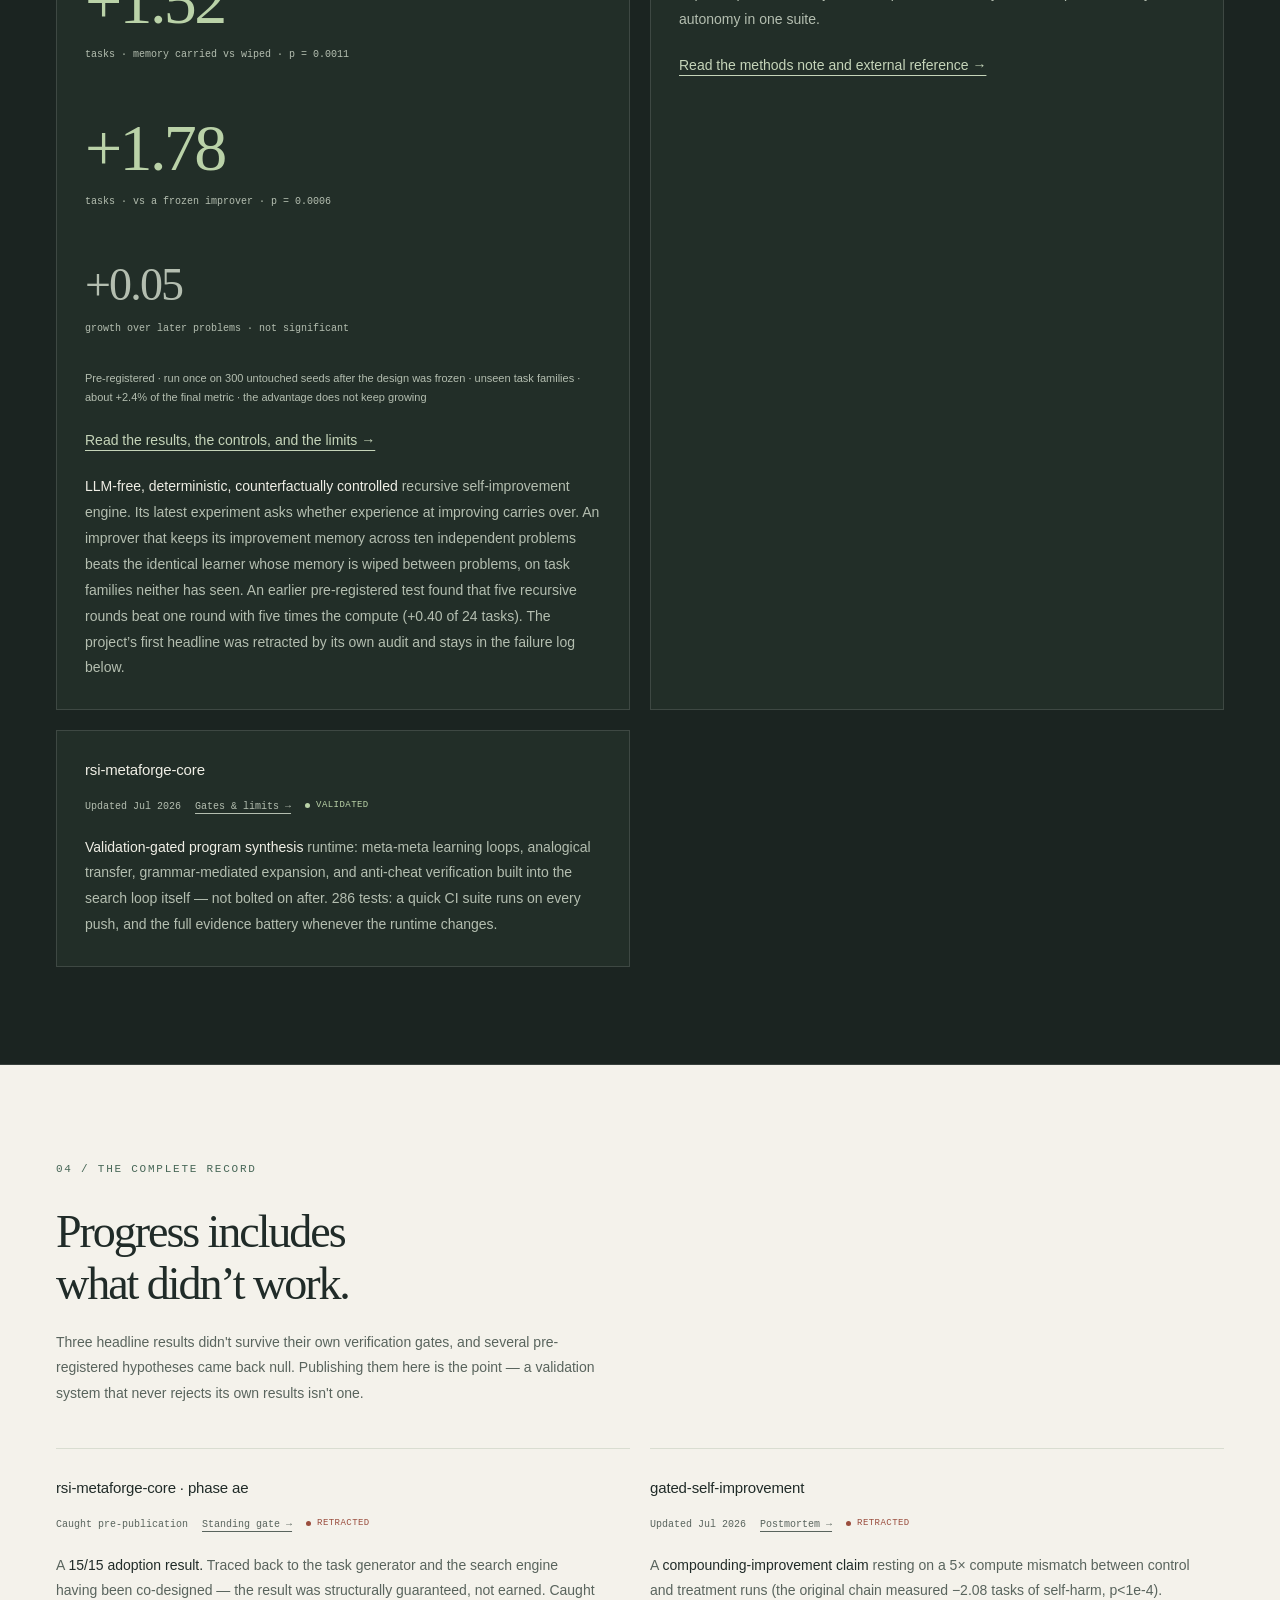
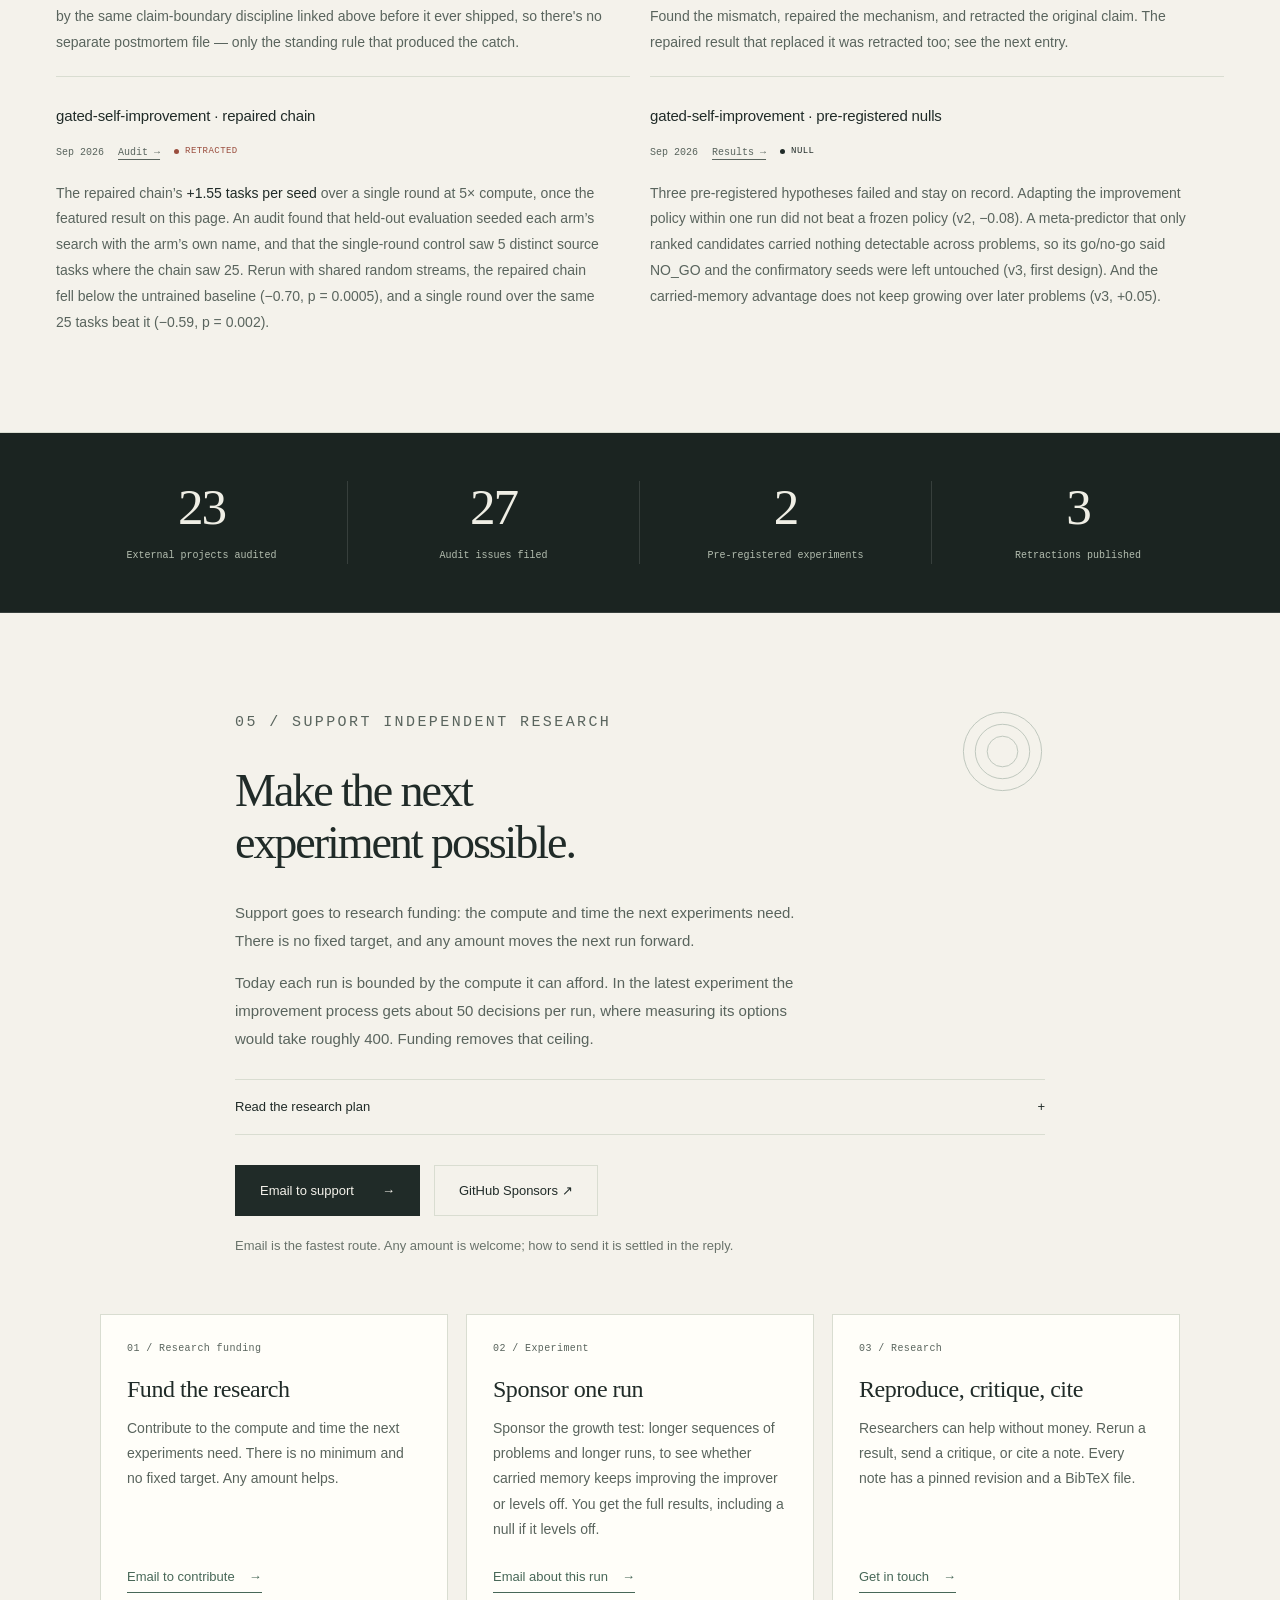
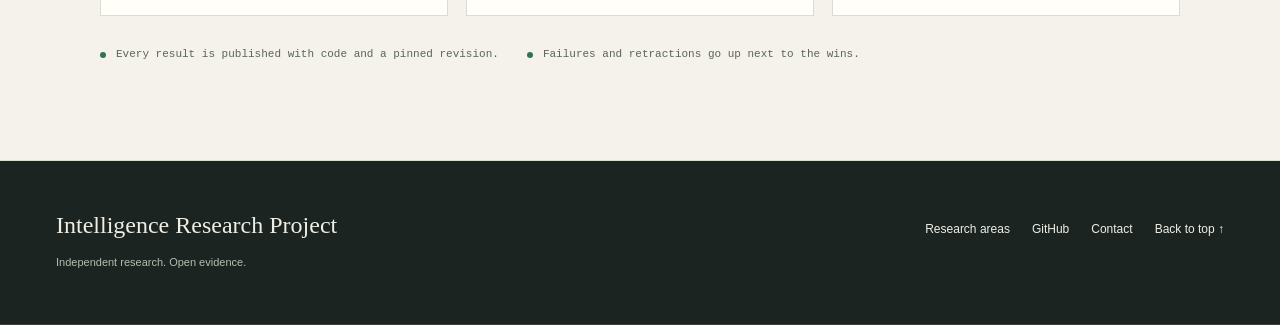
==== commit c09b5b45: "Target recursive self-improvement, not the owner's name, in search metadata - Homepage title and des" ====
--- a/index.html
+++ b/index.html
@@ -3,8 +3,8 @@
 <head>
 <meta charset="UTF-8">
 <meta name="viewport" content="width=device-width, initial-scale=1.0">
-<title>Sung Hun Kwag | Intelligence Research Project, Independent RSI Research</title>
-<meta name="description" content="Independent AI research by Sung Hun Kwag on recursive self-improvement: audits of 23 open-source self-improving AI systems, matched-compute experiments, and a multi-axis RSI benchmark. Open code, results, and limitations.">
+<title>Intelligence Research Project | Independent Recursive Self-Improvement Research</title>
+<meta name="description" content="Independent research on recursive self-improvement (RSI) in AI: audits of 23 open-source self-improving AI systems, matched-compute experiments and a multi-axis RSI benchmark, with open code and limitations.">
 <meta name="author" content="Sung Hun Kwag">
 <meta name="robots" content="index, follow, max-image-preview:large">
 <link rel="canonical" href="https://sunghunkwag.github.io/">
@@ -12,12 +12,12 @@
 <meta name="google-site-verification" content="NF-4K5jGPvN4lWdqnNApFgtFtNAsVajT7kvSBKEvx50">
 <meta property="og:type" content="website">
 <meta property="og:site_name" content="Intelligence Research Project">
-<meta property="og:title" content="Sung Hun Kwag | Intelligence Research Project, Independent RSI Research">
-<meta property="og:description" content="Independent AI research by Sung Hun Kwag on recursive self-improvement: audits of 23 open-source self-improving AI systems, matched-compute experiments, and a multi-axis RSI benchmark. Open code, results, and limitations.">
+<meta property="og:title" content="Intelligence Research Project | Independent Recursive Self-Improvement Research">
+<meta property="og:description" content="Independent research on recursive self-improvement (RSI) in AI: audits of 23 open-source self-improving AI systems, matched-compute experiments and a multi-axis RSI benchmark, with open code and limitations.">
 <meta property="og:url" content="https://sunghunkwag.github.io/">
 <meta name="twitter:card" content="summary">
-<meta name="twitter:title" content="Sung Hun Kwag | Intelligence Research Project, Independent RSI Research">
-<meta name="twitter:description" content="Independent AI research by Sung Hun Kwag on recursive self-improvement: audits of 23 open-source self-improving AI systems, matched-compute experiments, and a multi-axis RSI benchmark. Open code, results, and limitations.">
+<meta name="twitter:title" content="Intelligence Research Project | Independent Recursive Self-Improvement Research">
+<meta name="twitter:description" content="Independent research on recursive self-improvement (RSI) in AI: audits of 23 open-source self-improving AI systems, matched-compute experiments and a multi-axis RSI benchmark, with open code and limitations.">
 <meta name="theme-color" content="#141b1b">
 <link rel="icon" href="/assets/favicon.svg" type="image/svg+xml">
 <link rel="stylesheet" href="/assets/site.css?v=20261105-audits">
@@ -82,8 +82,8 @@
       "@type": "WebPage",
       "@id": "https://sunghunkwag.github.io/#webpage",
       "url": "https://sunghunkwag.github.io/",
-      "name": "Sung Hun Kwag | Intelligence Research Project, Independent RSI Research",
-      "description": "Independent AI research by Sung Hun Kwag on recursive self-improvement: audits of 23 open-source self-improving AI systems, matched-compute experiments, and a multi-axis RSI benchmark. Open code, results, and limitations.",
+      "name": "Intelligence Research Project | Independent Recursive Self-Improvement Research",
+      "description": "Independent research on recursive self-improvement (RSI) in AI: audits of 23 open-source self-improving AI systems, matched-compute experiments and a multi-axis RSI benchmark, with open code and limitations.",
       "inLanguage": "en",
       "isPartOf": {
         "@id": "https://sunghunkwag.github.io/#website"
@@ -125,7 +125,6 @@
       <h1 id="project-title"><span>Intelligence</span> <em>Research Project</em></h1>
       <p class="hero-deck">Exploring how intelligence evolves.<br>Building the evidence to understand it.</p>
       <p class="hero-description">Recursive self-improvement, how to measure it, and program synthesis — investigated in the open.</p>
-      <p class="hero-byline">By <strong>Sung Hun Kwag</strong>, independent AI researcher</p>
       <div class="hero-actions"><a class="btn btn-solid" href="#results">Explore the research <span aria-hidden="true">↗</span></a><a class="text-link" href="/research/">Our research approach <span aria-hidden="true">→</span></a></div>
     </header>
     <figure class="hero-figure">
@@ -369,7 +368,7 @@
 
   </main>
 <footer class="band band-dark"><div class="wrap footer-inner">
-  <p>Intelligence Research Project · Sung Hun Kwag<br><span class="footer-note">Independent research. Open evidence.</span></p>
+  <p>Intelligence Research Project<br><span class="footer-note">Independent research. Open evidence.</span></p>
   <div class="nav-links"><a href="/research/">Research areas</a><a href="https://github.com/sunghunkwag">GitHub</a><a href="mailto:sunghunkwag@gmail.com">Contact</a><a href="#top">Back to top ↑</a></div>
   </div></footer>
 
--- a/assets/site.css
+++ b/assets/site.css
@@ -317,9 +317,7 @@
 
 /* Featured result plus two entries: two columns on wide screens. */
 @media(min-width:1051px){#results .log-group{grid-template-columns:repeat(2,minmax(0,1fr));}}
-/* Audits note and name byline (2026-11-05) */
-.hero-byline{font:11px/1.8 var(--mono);letter-spacing:.04em;color:#aebbb1;margin:18px 0 0;}
-.hero-byline strong{font-weight:600;color:inherit;}
+/* Audits note (2026-11-05) */
 .pattern-list li{margin-bottom:20px;}
 .pattern-refs{display:block;font:11px/1.9 var(--mono);margin-top:6px;}
 @media(min-width:761px){.audit-grid .topic-card:nth-child(3n+1){padding-left:0;border-left:0;}.audit-grid .topic-card:nth-child(n+4){border-top:1px solid var(--line);}.notes-grid{grid-template-columns:repeat(2,minmax(0,1fr));}.notes-grid .topic-card:nth-child(odd){padding-left:0;border-left:0;}.notes-grid .topic-card:nth-child(n+3){border-top:1px solid var(--line);}}
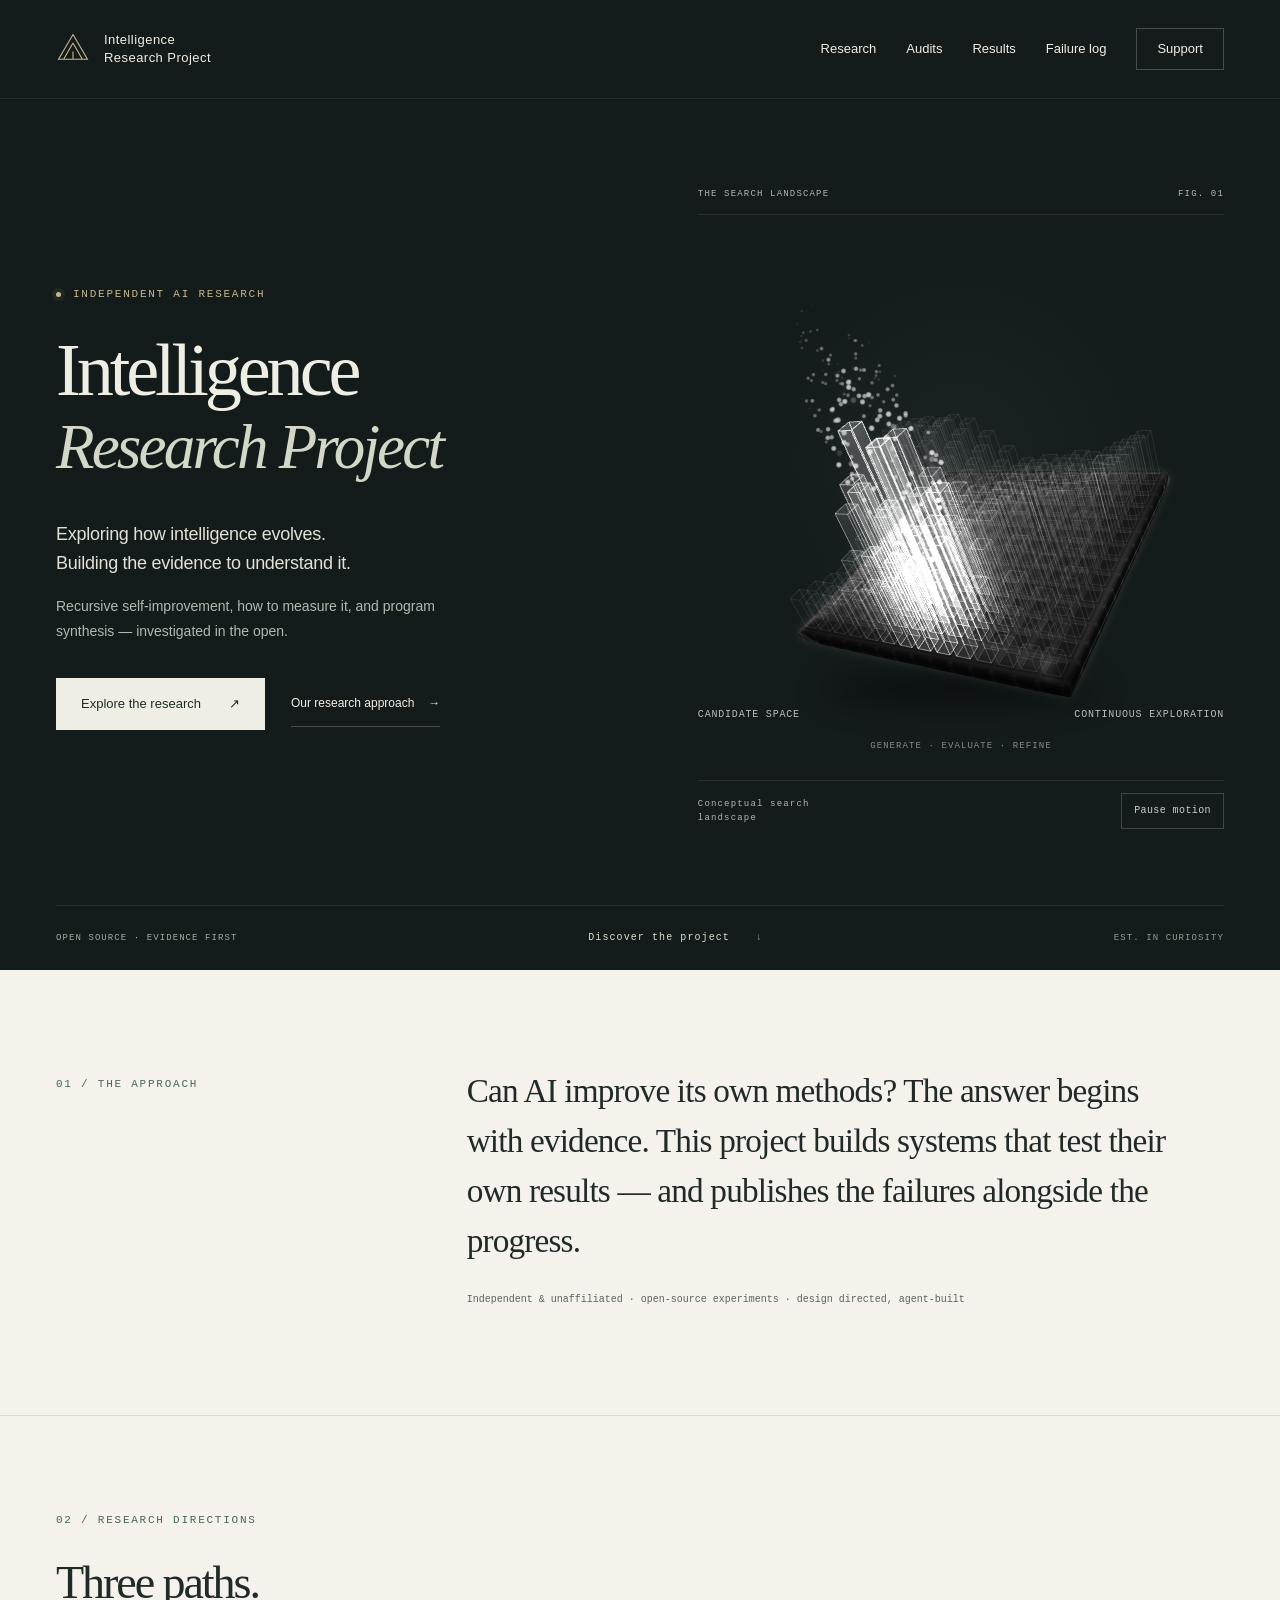
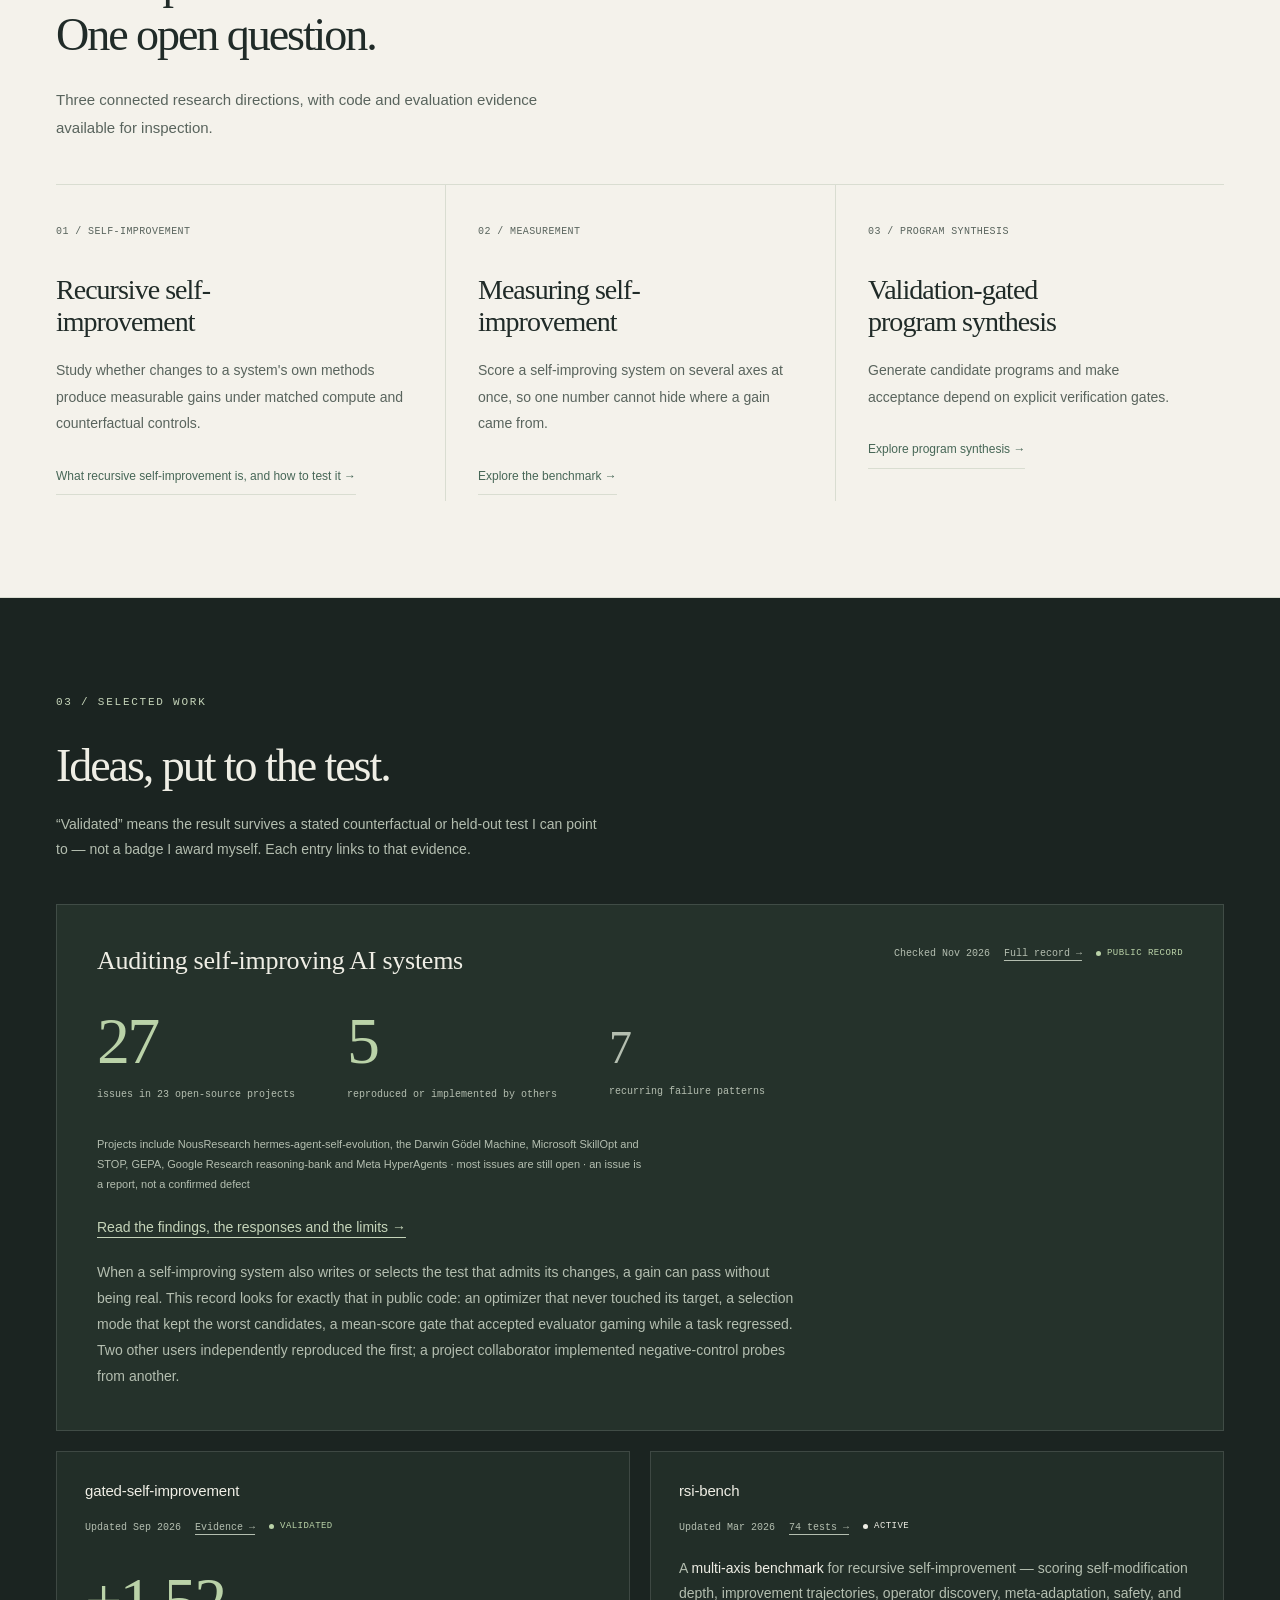
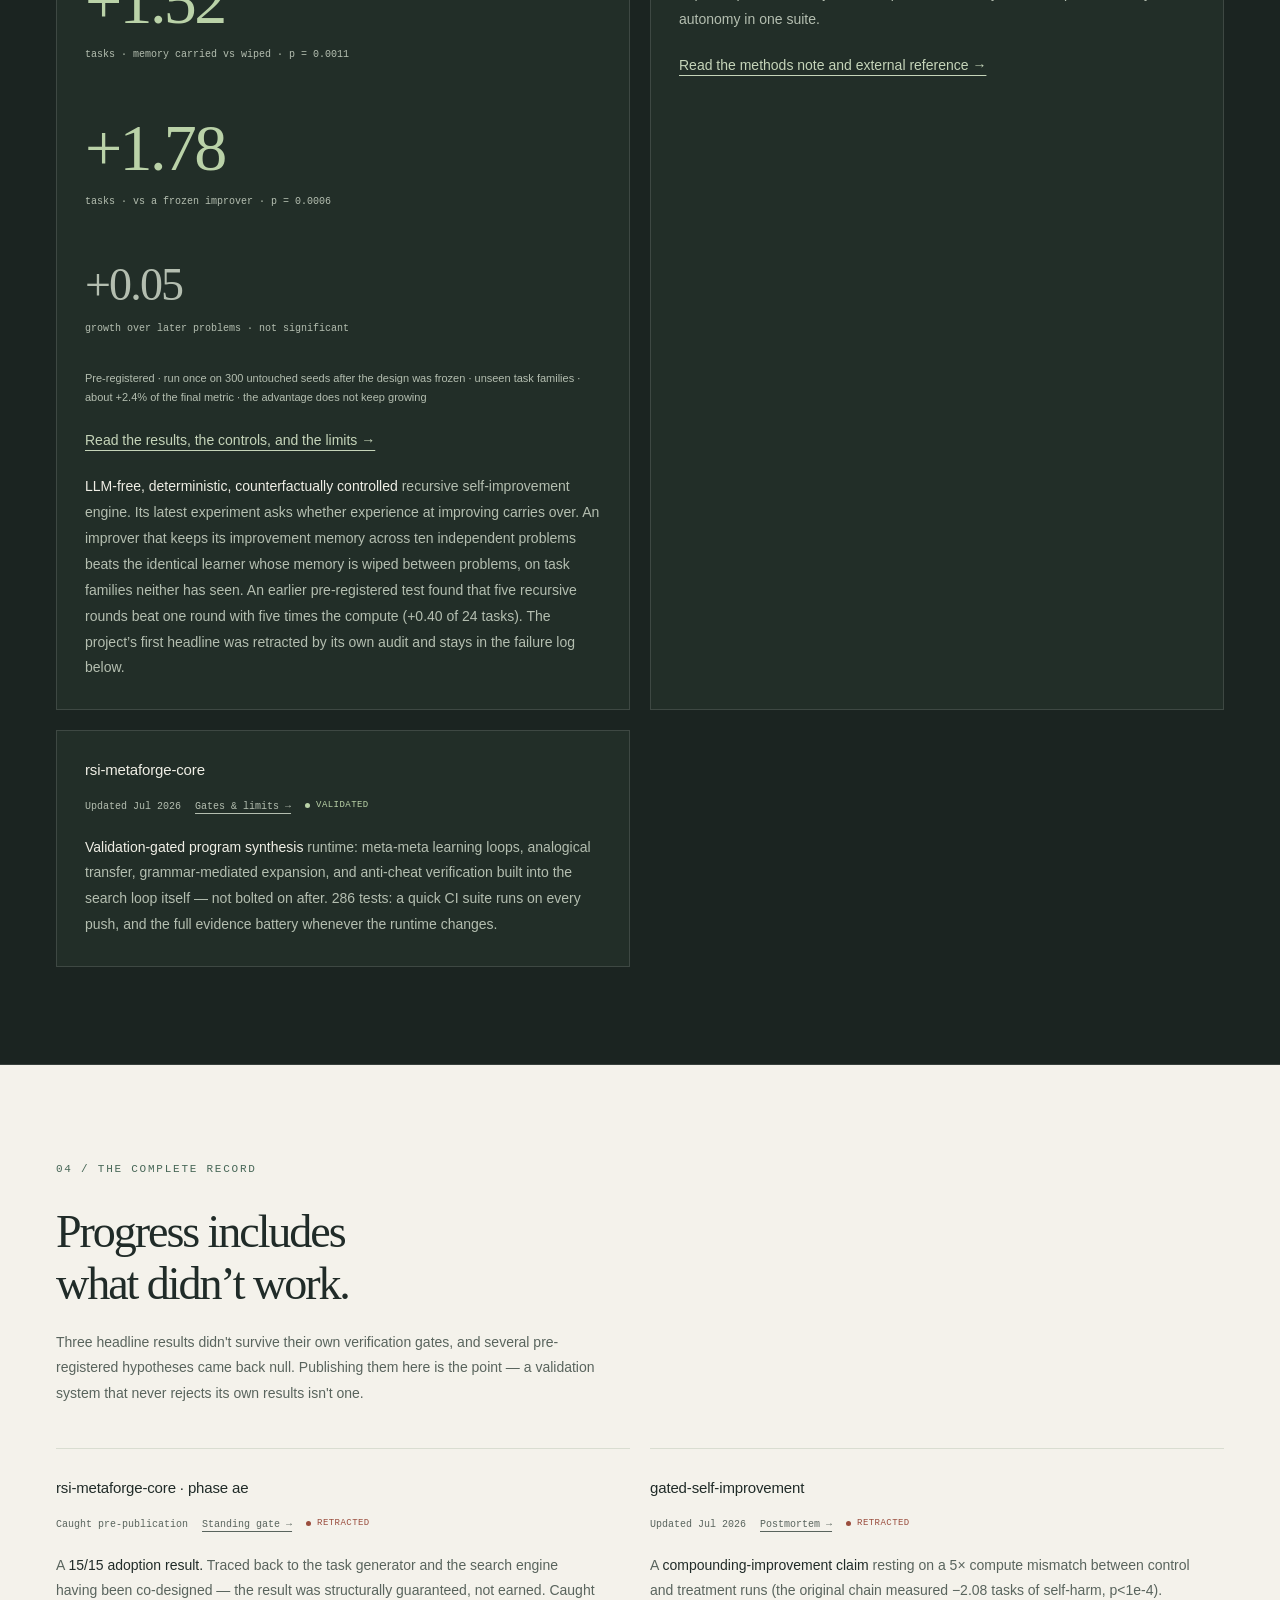
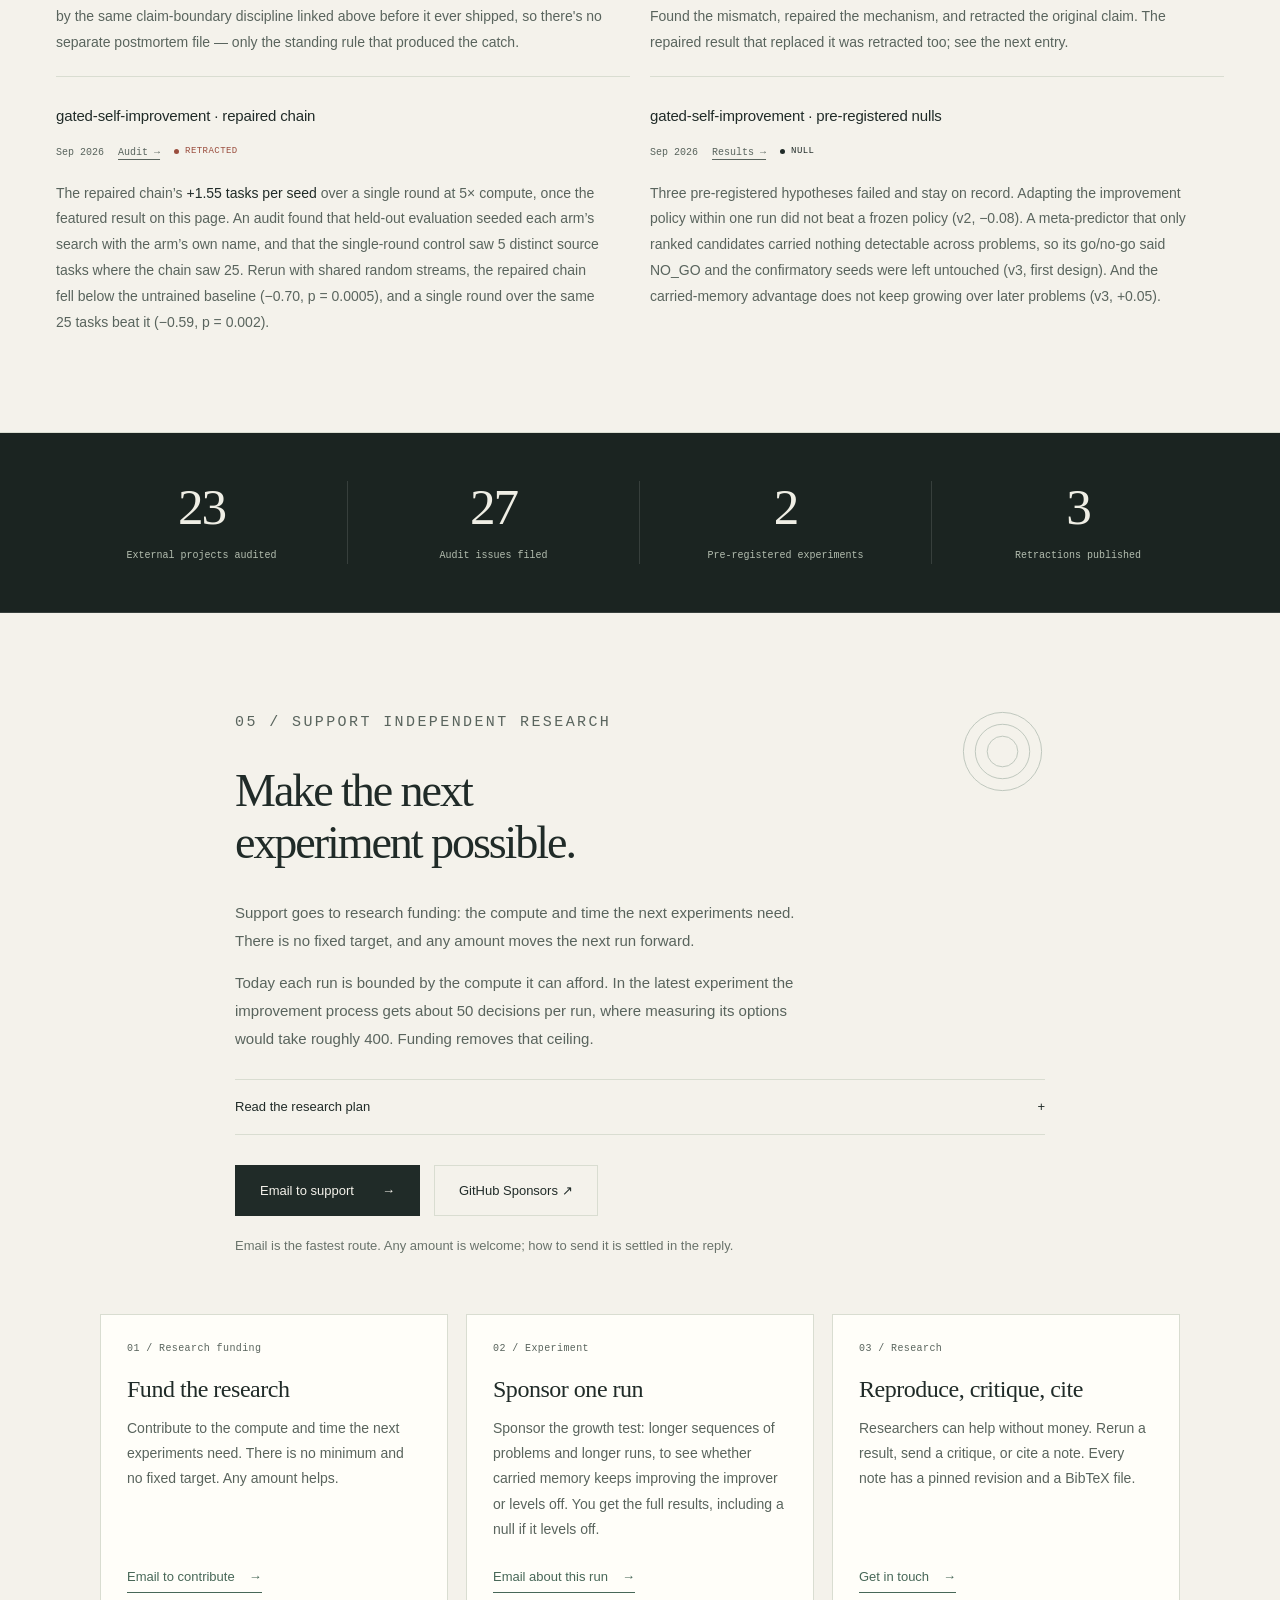
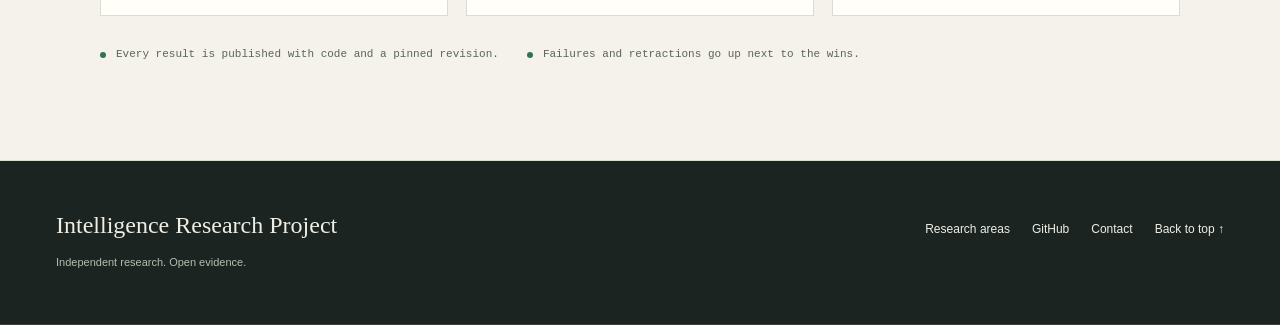
==== commit a894c876: "Remove the owner's personal name from the site entirely - author meta is the project on every page -" ====
--- a/index.html
+++ b/index.html
@@ -5,7 +5,7 @@
 <meta name="viewport" content="width=device-width, initial-scale=1.0">
 <title>Intelligence Research Project | Independent Recursive Self-Improvement Research</title>
 <meta name="description" content="Independent research on recursive self-improvement (RSI) in AI: audits of 23 open-source self-improving AI systems, matched-compute experiments and a multi-axis RSI benchmark, with open code and limitations.">
-<meta name="author" content="Sung Hun Kwag">
+<meta name="author" content="Intelligence Research Project">
 <meta name="robots" content="index, follow, max-image-preview:large">
 <link rel="canonical" href="https://sunghunkwag.github.io/">
 <meta name="google-site-verification" content="VLRR7e_mlywf18lUX8r34llUfazIfXLyenjHkKhW1Kw">
@@ -39,30 +39,6 @@
         "Counterfactual evaluation",
         "Program synthesis",
         "AI evaluation"
-      ],
-      "founder": {
-        "@id": "https://sunghunkwag.github.io/#person"
-      }
-    },
-    {
-      "@type": "Person",
-      "@id": "https://sunghunkwag.github.io/#person",
-      "name": "Sung Hun Kwag",
-      "alternateName": [
-        "Sung hun Kwag",
-        "sunghunkwag"
-      ],
-      "url": "https://sunghunkwag.github.io/",
-      "jobTitle": "Independent AI researcher",
-      "sameAs": [
-        "https://github.com/sunghunkwag",
-        "https://huggingface.co/stargatek1"
-      ],
-      "knowsAbout": [
-        "Recursive self-improvement",
-        "Self-improving AI agents",
-        "AI evaluation",
-        "Program synthesis"
       ]
     },
     {
@@ -75,7 +51,7 @@
         "@id": "https://sunghunkwag.github.io/#project"
       },
       "author": {
-        "@id": "https://sunghunkwag.github.io/#person"
+        "@id": "https://sunghunkwag.github.io/#project"
       }
     },
     {
